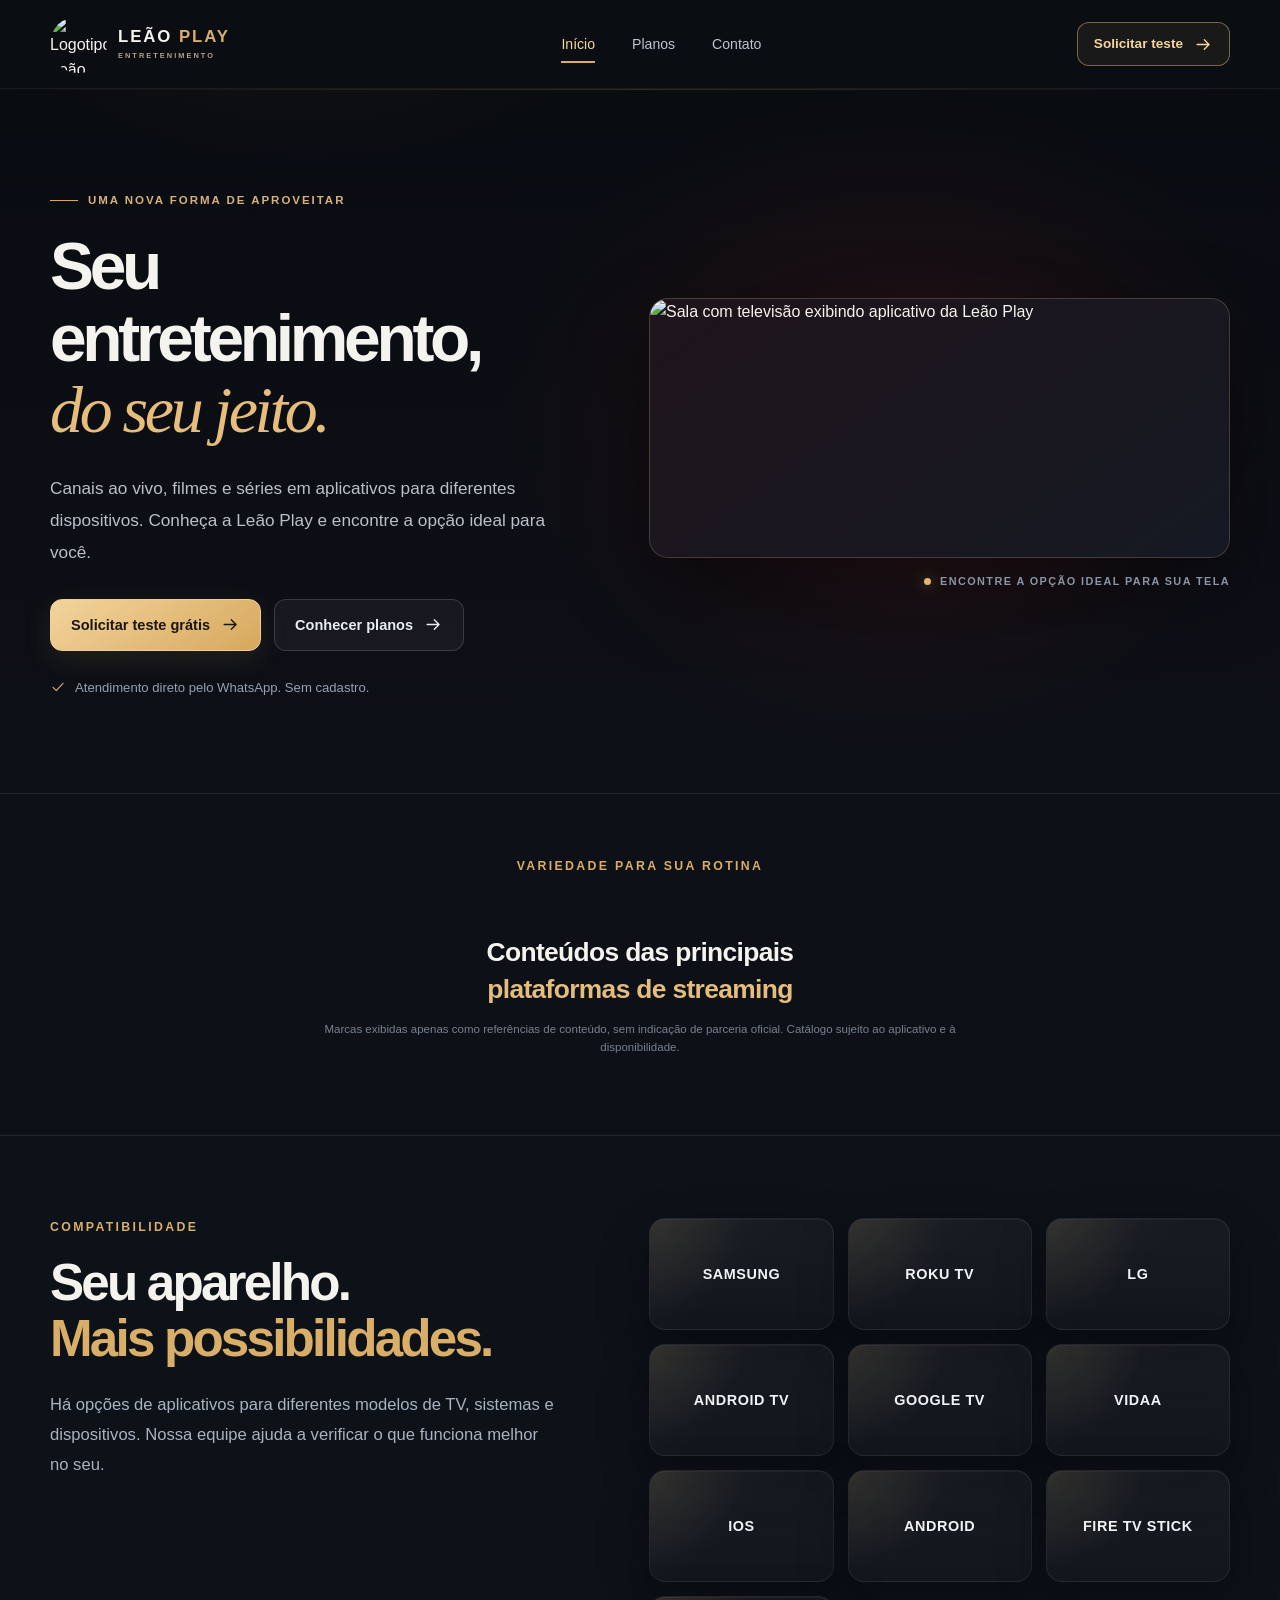
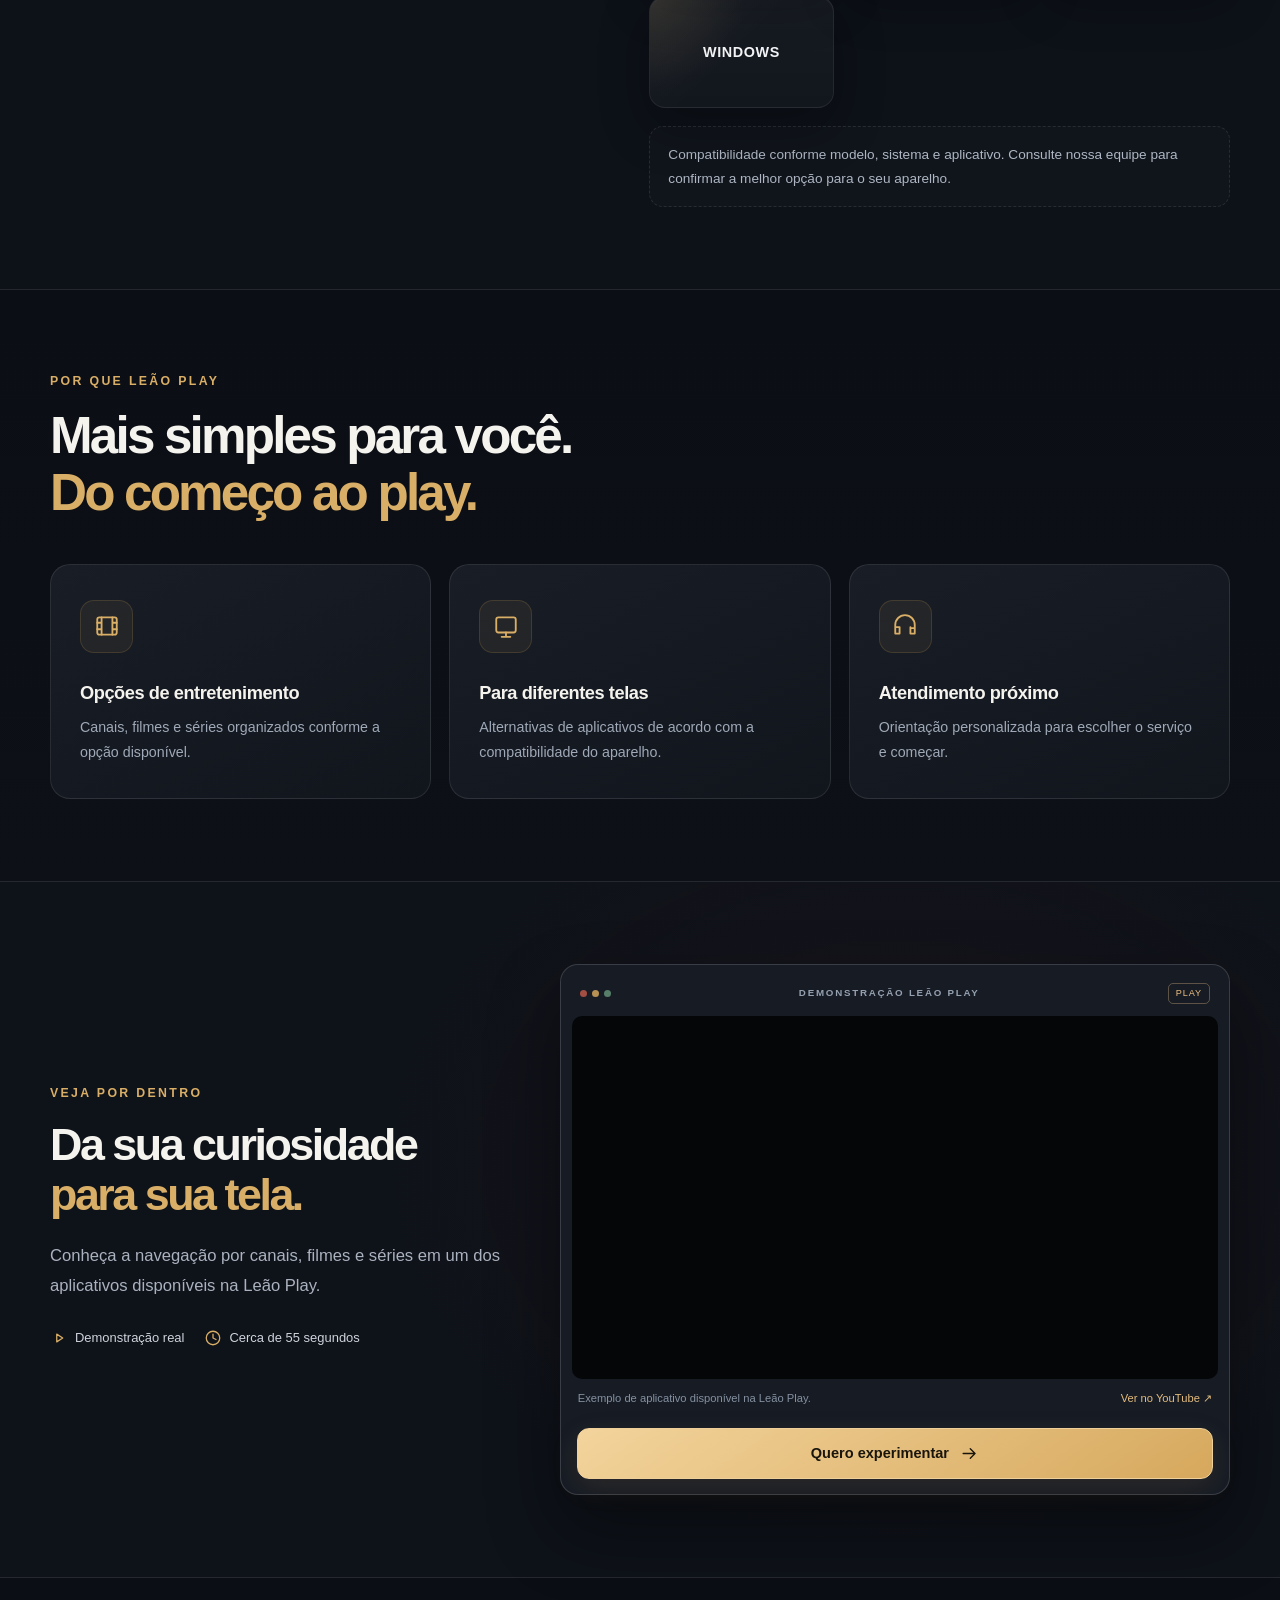
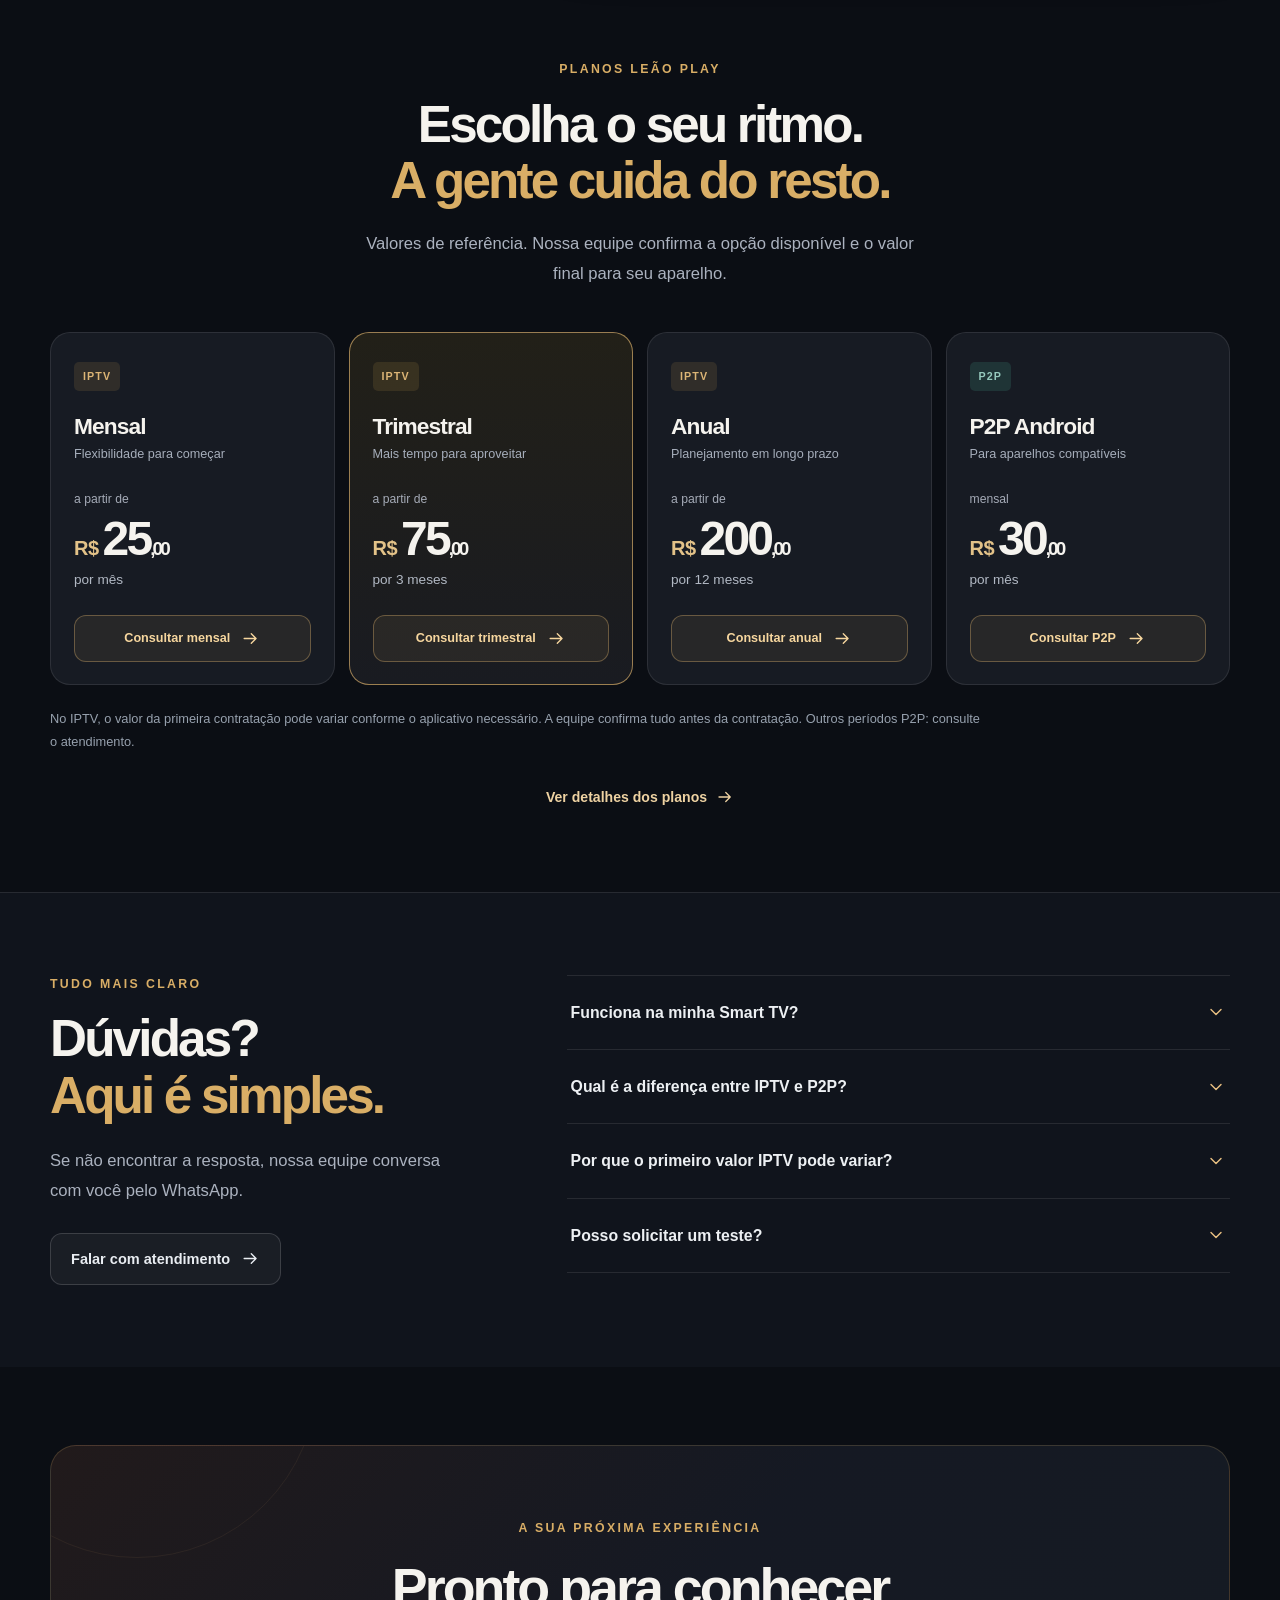
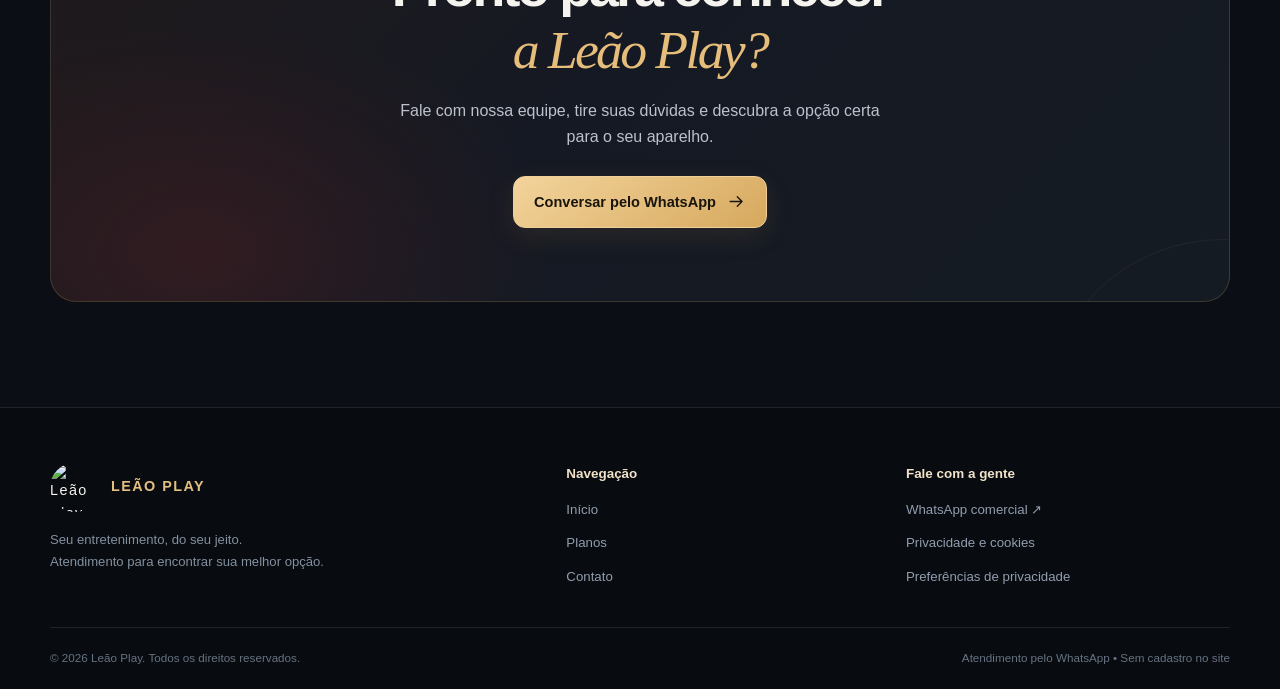
==== index.html @ 95b501c7 "Add files via upload" ====
<!doctype html>
<html lang="pt-BR" data-page="home">
<head>
<meta charset="UTF-8">
<meta name="viewport" content="width=device-width, initial-scale=1, viewport-fit=cover">
<meta name="theme-color" content="#0b0e13">
<title>Seu entretenimento, do seu jeito | Leão Play</title>
<meta name="description" content="Canais ao vivo, filmes e séries em aplicativos para diferentes dispositivos. Conheça planos e solicite um teste pelo WhatsApp.">
<meta property="og:type" content="website"><meta property="og:locale" content="pt_BR">
<meta property="og:title" content="Seu entretenimento, do seu jeito | Leão Play">
<meta property="og:description" content="Canais ao vivo, filmes e séries em aplicativos para diferentes dispositivos. Conheça planos e solicite um teste pelo WhatsApp.">
<meta property="og:image" content="https://pub-66c586586c4546bc9e95bf4e87f64f97.r2.dev/5077958749556772186.jpg">
<meta name="color-scheme" content="dark">
<link rel="icon" type="image/jpeg" href="https://pub-66c586586c4546bc9e95bf4e87f64f97.r2.dev/4925006378506587712.jpg">
<link rel="preconnect" href="https://pub-66c586586c4546bc9e95bf4e87f64f97.r2.dev" crossorigin>
<link rel="preload" as="image" href="https://pub-66c586586c4546bc9e95bf4e87f64f97.r2.dev/5077958749556772186.jpg" fetchpriority="high">
<link rel="stylesheet" href="./styles.css">
<script src="./app.js" defer></script>
</head>
<body>
<a class="skip-link" href="#conteudo">Pular para conteúdo</a>
<div class="site-shell">
<header class="site-header" id="topo"><div class="container header-inner">
<a href="./index.html" class="brand" aria-label="Leão Play — página inicial"><img src="https://pub-66c586586c4546bc9e95bf4e87f64f97.r2.dev/4925006378506587712.jpg" alt="Logotipo Leão Play" width="58" height="58"><span class="brand-name">LEÃO <span>PLAY</span><small>ENTRETENIMENTO</small></span></a>
<nav class="desktop-nav" aria-label="Navegação principal"><a class="nav-link is-current" href="./index.html" aria-current="page">Início</a><a class="nav-link " href="./planos.html" >Planos</a><a class="nav-link " href="./contato.html" >Contato</a></nav>
<div class="header-actions"><a class="btn btn-outline btn-small" href="https://wa.me/5591991618878" data-wa="teste" target="_blank" rel="noopener noreferrer" >Solicitar teste <svg width="22" height="22" viewBox="0 0 24 24" fill="none" stroke="currentColor" stroke-width="1.7" stroke-linecap="round" stroke-linejoin="round" aria-hidden="true"><path d="M4 12h15m-6-6 6 6-6 6"/></svg></a><button type="button" class="menu-toggle" id="menu-toggle" aria-controls="mobile-nav" aria-expanded="false" aria-label="Abrir menu"><svg width="22" height="22" viewBox="0 0 24 24" fill="none" stroke="currentColor" stroke-width="1.7" stroke-linecap="round" stroke-linejoin="round" aria-hidden="true"><path d="M4 7h16M4 12h16M4 17h16"/></svg></button></div>
</div><nav id="mobile-nav" class="mobile-nav" aria-label="Navegação para celular" hidden><a class="nav-link is-current" href="./index.html" aria-current="page">Início</a><a class="nav-link " href="./planos.html" >Planos</a><a class="nav-link " href="./contato.html" >Contato</a><a class="btn btn-primary mobile-cta" href="https://wa.me/5591991618878" data-wa="teste" target="_blank" rel="noopener noreferrer" >Solicitar teste <svg width="22" height="22" viewBox="0 0 24 24" fill="none" stroke="currentColor" stroke-width="1.7" stroke-linecap="round" stroke-linejoin="round" aria-hidden="true"><path d="M4 12h15m-6-6 6 6-6 6"/></svg></a></nav></header>
<main id="conteudo">
<section class="hero section" aria-labelledby="hero-title"><div class="container hero-grid"><div class="hero-copy"><div class="eyebrow"><span class="eyebrow-line"></span> UMA NOVA FORMA DE APROVEITAR</div><h1 id="hero-title">Seu entretenimento,<br><em>do seu jeito.</em></h1><p class="hero-description">Canais ao vivo, filmes e séries em aplicativos para diferentes dispositivos. Conheça a Leão Play e encontre a opção ideal para você.</p>
<div class="hero-actions"><a class="btn btn-primary" href="https://wa.me/5591991618878" data-wa="teste" target="_blank" rel="noopener noreferrer" >Solicitar teste grátis <svg width="22" height="22" viewBox="0 0 24 24" fill="none" stroke="currentColor" stroke-width="1.7" stroke-linecap="round" stroke-linejoin="round" aria-hidden="true"><path d="M4 12h15m-6-6 6 6-6 6"/></svg></a><a class="btn btn-ghost" href="./planos.html">Conhecer planos <svg width="22" height="22" viewBox="0 0 24 24" fill="none" stroke="currentColor" stroke-width="1.7" stroke-linecap="round" stroke-linejoin="round" aria-hidden="true"><path d="M4 12h15m-6-6 6 6-6 6"/></svg></a></div><div class="hero-note"><svg width="22" height="22" viewBox="0 0 24 24" fill="none" stroke="currentColor" stroke-width="1.7" stroke-linecap="round" stroke-linejoin="round" aria-hidden="true"><path d="m4.5 12.5 5 5 10-11"/></svg> Atendimento direto pelo WhatsApp. Sem cadastro.</div>
</div><div class="hero-media"><div class="media-halo"></div><div class="hero-image-wrap"><img src="https://pub-66c586586c4546bc9e95bf4e87f64f97.r2.dev/5077958749556772186.jpg" class="hero-image" alt="Sala com televisão exibindo aplicativo da Leão Play" loading="eager" fetchpriority="high" decoding="async" onerror="this.parentElement.classList.add('fallback')"><div class="image-error" hidden><span>LEÃO PLAY</span><small>Seu entretenimento começa aqui.</small></div></div><div class="hero-image-caption"><span class="pulse-dot"></span> ENCONTRE A OPÇÃO IDEAL PARA SUA TELA</div></div></div></section>
<section class="brands-section section" aria-labelledby="brands-title"><div class="container"><p class="section-kicker center">VARIEDADE PARA SUA ROTINA</p><div class="marquee" aria-label="Logotipos de plataformas de streaming"><div class="marquee-track"><div class="marquee-set"><div class="logo-tile"><img src="https://pub-66c586586c4546bc9e95bf4e87f64f97.r2.dev/carrossel/507795874955677200.jpg" alt="Logotipo de plataforma de streaming 1" loading="eager" decoding="async" fetchpriority="low" width="160" height="85"></div><div class="logo-tile"><img src="https://pub-66c586586c4546bc9e95bf4e87f64f97.r2.dev/carrossel/5077958749556772201.jpg" alt="Logotipo de plataforma de streaming 2" loading="eager" decoding="async" fetchpriority="low" width="160" height="85"></div><div class="logo-tile"><img src="https://pub-66c586586c4546bc9e95bf4e87f64f97.r2.dev/carrossel/5077958749556772202.jpg" alt="Logotipo de plataforma de streaming 3" loading="eager" decoding="async" fetchpriority="low" width="160" height="85"></div><div class="logo-tile"><img src="https://pub-66c586586c4546bc9e95bf4e87f64f97.r2.dev/carrossel/5077958749556772203.jpg" alt="Logotipo de plataforma de streaming 4" loading="eager" decoding="async" fetchpriority="low" width="160" height="85"></div><div class="logo-tile"><img src="https://pub-66c586586c4546bc9e95bf4e87f64f97.r2.dev/carrossel/5077958749556772200.jpg" alt="Logotipo de plataforma de streaming 5" loading="eager" decoding="async" fetchpriority="low" width="160" height="85"></div><div class="logo-tile"><img src="https://pub-66c586586c4546bc9e95bf4e87f64f97.r2.dev/carrossel/5077958749556772204.jpg" alt="Logotipo de plataforma de streaming 6" loading="eager" decoding="async" fetchpriority="low" width="160" height="85"></div><div class="logo-tile"><img src="https://pub-66c586586c4546bc9e95bf4e87f64f97.r2.dev/carrossel/5077958749556772206.jpg" alt="Logotipo de plataforma de streaming 7" loading="eager" decoding="async" fetchpriority="low" width="160" height="85"></div><div class="logo-tile"><img src="https://pub-66c586586c4546bc9e95bf4e87f64f97.r2.dev/carrossel/5077958749556772207.jpg" alt="Logotipo de plataforma de streaming 8" loading="eager" decoding="async" fetchpriority="low" width="160" height="85"></div><div class="logo-tile"><img src="https://pub-66c586586c4546bc9e95bf4e87f64f97.r2.dev/carrossel/5077958749556772205.jpg" alt="Logotipo de plataforma de streaming 9" loading="eager" decoding="async" fetchpriority="low" width="160" height="85"></div></div><div class="marquee-set" aria-hidden="true"><div class="logo-tile"><img src="https://pub-66c586586c4546bc9e95bf4e87f64f97.r2.dev/carrossel/507795874955677200.jpg" alt="Logotipo de plataforma de streaming 1" loading="eager" decoding="async" fetchpriority="low" width="160" height="85"></div><div class="logo-tile"><img src="https://pub-66c586586c4546bc9e95bf4e87f64f97.r2.dev/carrossel/5077958749556772201.jpg" alt="Logotipo de plataforma de streaming 2" loading="eager" decoding="async" fetchpriority="low" width="160" height="85"></div><div class="logo-tile"><img src="https://pub-66c586586c4546bc9e95bf4e87f64f97.r2.dev/carrossel/5077958749556772202.jpg" alt="Logotipo de plataforma de streaming 3" loading="eager" decoding="async" fetchpriority="low" width="160" height="85"></div><div class="logo-tile"><img src="https://pub-66c586586c4546bc9e95bf4e87f64f97.r2.dev/carrossel/5077958749556772203.jpg" alt="Logotipo de plataforma de streaming 4" loading="eager" decoding="async" fetchpriority="low" width="160" height="85"></div><div class="logo-tile"><img src="https://pub-66c586586c4546bc9e95bf4e87f64f97.r2.dev/carrossel/5077958749556772200.jpg" alt="Logotipo de plataforma de streaming 5" loading="eager" decoding="async" fetchpriority="low" width="160" height="85"></div><div class="logo-tile"><img src="https://pub-66c586586c4546bc9e95bf4e87f64f97.r2.dev/carrossel/5077958749556772204.jpg" alt="Logotipo de plataforma de streaming 6" loading="eager" decoding="async" fetchpriority="low" width="160" height="85"></div><div class="logo-tile"><img src="https://pub-66c586586c4546bc9e95bf4e87f64f97.r2.dev/carrossel/5077958749556772206.jpg" alt="Logotipo de plataforma de streaming 7" loading="eager" decoding="async" fetchpriority="low" width="160" height="85"></div><div class="logo-tile"><img src="https://pub-66c586586c4546bc9e95bf4e87f64f97.r2.dev/carrossel/5077958749556772207.jpg" alt="Logotipo de plataforma de streaming 8" loading="eager" decoding="async" fetchpriority="low" width="160" height="85"></div><div class="logo-tile"><img src="https://pub-66c586586c4546bc9e95bf4e87f64f97.r2.dev/carrossel/5077958749556772205.jpg" alt="Logotipo de plataforma de streaming 9" loading="eager" decoding="async" fetchpriority="low" width="160" height="85"></div></div></div></div><h2 id="brands-title" class="brands-title">Conteúdos das principais<br><span>plataformas de streaming</span></h2><p class="brands-disclaimer">Marcas exibidas apenas como referências de conteúdo, sem indicação de parceria oficial. Catálogo sujeito ao aplicativo e à disponibilidade.</p></div></section>
<section class="section devices-section" id="dispositivos"><div class="container section-split devices-split"><div><p class="section-kicker">COMPATIBILIDADE</p><h2 class="section-title">Seu aparelho.<br><span>Mais possibilidades.</span></h2><p class="section-text">Há opções de aplicativos para diferentes modelos de TV, sistemas e dispositivos. Nossa equipe ajuda a verificar o que funciona melhor no seu.</p></div><div class="devices-panel"><div class="device-logos-grid" aria-label="Marcas e sistemas compatíveis"><article class="device-logo-card"><img src="https://pub-66c586586c4546bc9e95bf4e87f64f97.r2.dev/dispositivos/Imagem%20do%20ChatGPT%2015%20de%20out.%20de%202026%2C%2015_18_19-1.png" alt="Samsung" loading="lazy" decoding="async" onerror="this.parentElement.classList.add('fallback')"><span class="device-logo-fallback">Samsung</span></article><article class="device-logo-card"><img src="https://pub-66c586586c4546bc9e95bf4e87f64f97.r2.dev/dispositivos/Imagem%20do%20ChatGPT%2015%20de%20out.%20de%202026%2C%2015_18_19-1.png" alt="Roku TV" loading="lazy" decoding="async" onerror="this.parentElement.classList.add('fallback')"><span class="device-logo-fallback">Roku TV</span></article><article class="device-logo-card"><img src="https://pub-66c586586c4546bc9e95bf4e87f64f97.r2.dev/dispositivos/Imagem%20do%20ChatGPT%2015%20de%20out.%20de%202026%2C%2015_18_23-3.png" alt="LG" loading="lazy" decoding="async" onerror="this.parentElement.classList.add('fallback')"><span class="device-logo-fallback">LG</span></article><article class="device-logo-card"><img src="https://pub-66c586586c4546bc9e95bf4e87f64f97.r2.dev/dispositivos/Imagem%20do%20ChatGPT%2015%20de%20out.%20de%202026%2C%2015_18_26-4.png" alt="Android TV" loading="lazy" decoding="async" onerror="this.parentElement.classList.add('fallback')"><span class="device-logo-fallback">Android TV</span></article><article class="device-logo-card"><img src="https://pub-66c586586c4546bc9e95bf4e87f64f97.r2.dev/dispositivos/Imagem%20do%20ChatGPT%2015%20de%20out.%20de%202026%2C%2015_18_28-5.png" alt="Google TV" loading="lazy" decoding="async" onerror="this.parentElement.classList.add('fallback')"><span class="device-logo-fallback">Google TV</span></article><article class="device-logo-card"><img src="https://pub-66c586586c4546bc9e95bf4e87f64f97.r2.dev/dispositivos/Imagem%20do%20ChatGPT%2015%20de%20out.%20de%202026%2C%2015_18_29-6.png" alt="VIDAA" loading="lazy" decoding="async" onerror="this.parentElement.classList.add('fallback')"><span class="device-logo-fallback">VIDAA</span></article><article class="device-logo-card"><img src="https://pub-66c586586c4546bc9e95bf4e87f64f97.r2.dev/dispositivos/Imagem%20do%20ChatGPT%2015%20de%20out.%20de%202026%2C%2015_18_32-7.png" alt="iOS" loading="lazy" decoding="async" onerror="this.parentElement.classList.add('fallback')"><span class="device-logo-fallback">iOS</span></article><article class="device-logo-card"><img src="https://pub-66c586586c4546bc9e95bf4e87f64f97.r2.dev/dispositivos/Imagem%20do%20ChatGPT%2015%20de%20out.%20de%202026%2C%2015_18_33-8.png" alt="Android" loading="lazy" decoding="async" onerror="this.parentElement.classList.add('fallback')"><span class="device-logo-fallback">Android</span></article><article class="device-logo-card"><img src="https://pub-66c586586c4546bc9e95bf4e87f64f97.r2.dev/dispositivos/Imagem%20do%20ChatGPT%2015%20de%20out.%20de%202026%2C%2015_18_35-9.png" alt="Fire TV Stick" loading="lazy" decoding="async" onerror="this.parentElement.classList.add('fallback')"><span class="device-logo-fallback">Fire TV Stick</span></article><article class="device-logo-card"><img src="https://pub-66c586586c4546bc9e95bf4e87f64f97.r2.dev/dispositivos/Imagem%20do%20ChatGPT%2015%20de%20out.%20de%202026%2C%2015_18_36-10.png" alt="Windows" loading="lazy" decoding="async" onerror="this.parentElement.classList.add('fallback')"><span class="device-logo-fallback">Windows</span></article></div><div class="device-panel-note">Compatibilidade conforme modelo, sistema e aplicativo. Consulte nossa equipe para confirmar a melhor opção para o seu aparelho.</div></div></div></section>
<section class="section benefits-section"><div class="container"><div class="section-heading"><p class="section-kicker">POR QUE LEÃO PLAY</p><h2 class="section-title">Mais simples para você.<br><span>Do começo ao play.</span></h2></div><div class="benefit-grid"><article class="benefit-card"><span class="benefit-icon"><svg width="22" height="22" viewBox="0 0 24 24" fill="none" stroke="currentColor" stroke-width="1.7" stroke-linecap="round" stroke-linejoin="round" aria-hidden="true"><rect x="3" y="4" width="18" height="16" rx="2"/><path d="M7 4v16m10-16v16M3 9h4m-4 6h4m10-6h4m-4 6h4"/></svg></span><h3>Opções de entretenimento</h3><p>Canais, filmes e séries organizados conforme a opção disponível.</p></article><article class="benefit-card"><span class="benefit-icon"><svg width="22" height="22" viewBox="0 0 24 24" fill="none" stroke="currentColor" stroke-width="1.7" stroke-linecap="round" stroke-linejoin="round" aria-hidden="true"><rect x="3" y="4" width="18" height="14" rx="2"/><path d="M8 22h8m-4-4v4"/></svg></span><h3>Para diferentes telas</h3><p>Alternativas de aplicativos de acordo com a compatibilidade do aparelho.</p></article><article class="benefit-card"><span class="benefit-icon"><svg width="22" height="22" viewBox="0 0 24 24" fill="none" stroke="currentColor" stroke-width="1.7" stroke-linecap="round" stroke-linejoin="round" aria-hidden="true"><path d="M3 14v-3a9 9 0 0 1 18 0v3M3 14v5h4v-6H3Zm14-1v6h4v-5h-4Z"/></svg></span><h3>Atendimento próximo</h3><p>Orientação personalizada para escolher o serviço e começar.</p></article></div></div></section>
<section class="section video-section" id="demonstracao"><div class="container video-grid"><div class="video-copy"><p class="section-kicker">VEJA POR DENTRO</p><h2 class="section-title">Da sua curiosidade<br><span>para sua tela.</span></h2><p class="section-text">Conheça a navegação por canais, filmes e séries em um dos aplicativos disponíveis na Leão Play.</p><div class="video-facts"><span><svg width="22" height="22" viewBox="0 0 24 24" fill="none" stroke="currentColor" stroke-width="1.7" stroke-linecap="round" stroke-linejoin="round" aria-hidden="true"><path d="M9 6.8 17 12l-8 5.2V6.8Z"/></svg> Demonstração real</span><span><svg width="22" height="22" viewBox="0 0 24 24" fill="none" stroke="currentColor" stroke-width="1.7" stroke-linecap="round" stroke-linejoin="round" aria-hidden="true"><circle cx="12" cy="12" r="9"/><path d="M12 7v5l4 2"/></svg> Cerca de 55 segundos</span></div></div><div class="video-panel"><div class="video-panel-bar"><span><i></i><i></i><i></i></span><strong>DEMONSTRAÇÃO LEÃO PLAY</strong><span class="live-tag">PLAY</span></div><div class="video-frame" id="video-frame" data-video="wuzB7MB8KTY"><div class="video-poster"><span class="video-poster-word">LEÃO <b>PLAY</b></span><span class="video-poster-sub">Conheça o aplicativo em ação</span><button class="video-launch" type="button" id="video-launch" aria-label="Reproduzir demonstração do aplicativo"><svg width="22" height="22" viewBox="0 0 24 24" fill="none" stroke="currentColor" stroke-width="1.7" stroke-linecap="round" stroke-linejoin="round" aria-hidden="true"><path d="M9 6.8 17 12l-8 5.2V6.8Z"/></svg></button></div></div><div class="video-bottom"><span>Exemplo de aplicativo disponível na Leão Play.</span><a href="https://www.youtube.com/watch?v=wuzB7MB8KTY" target="_blank" rel="noopener noreferrer">Ver no YouTube ↗</a></div><a class="btn btn-primary video-cta" href="https://wa.me/5591991618878" data-wa="video" target="_blank" rel="noopener noreferrer" >Quero experimentar <svg width="22" height="22" viewBox="0 0 24 24" fill="none" stroke="currentColor" stroke-width="1.7" stroke-linecap="round" stroke-linejoin="round" aria-hidden="true"><path d="M4 12h15m-6-6 6 6-6 6"/></svg></a></div></div></section>
<section class="section plans-section" id="planos"><div class="container"><div class="section-heading center"><p class="section-kicker">PLANOS LEÃO PLAY</p><h2 class="section-title">Escolha o seu ritmo.<br><span>A gente cuida do resto.</span></h2><p class="section-text">Valores de referência. Nossa equipe confirma a opção disponível e o valor final para seu aparelho.</p></div><div class="plans-grid">
<article class="plan-card"><span class="plan-tag">IPTV</span><h3>Mensal</h3><p class="plan-period">Flexibilidade para começar</p><p class="plan-start">a partir de</p><p class="plan-price"><span>R$</span>25<small>,00</small></p><p class="plan-suffix">por mês</p><a class="btn btn-plan" href="https://wa.me/5591991618878" data-wa="mensal" target="_blank" rel="noopener noreferrer" >Consultar mensal <svg width="22" height="22" viewBox="0 0 24 24" fill="none" stroke="currentColor" stroke-width="1.7" stroke-linecap="round" stroke-linejoin="round" aria-hidden="true"><path d="M4 12h15m-6-6 6 6-6 6"/></svg></a></article>
<article class="plan-card highlighted"><span class="plan-tag">IPTV</span><h3>Trimestral</h3><p class="plan-period">Mais tempo para aproveitar</p><p class="plan-start">a partir de</p><p class="plan-price"><span>R$</span>75<small>,00</small></p><p class="plan-suffix">por 3 meses</p><a class="btn btn-plan" href="https://wa.me/5591991618878" data-wa="trimestral" target="_blank" rel="noopener noreferrer" >Consultar trimestral <svg width="22" height="22" viewBox="0 0 24 24" fill="none" stroke="currentColor" stroke-width="1.7" stroke-linecap="round" stroke-linejoin="round" aria-hidden="true"><path d="M4 12h15m-6-6 6 6-6 6"/></svg></a></article>
<article class="plan-card"><span class="plan-tag">IPTV</span><h3>Anual</h3><p class="plan-period">Planejamento em longo prazo</p><p class="plan-start">a partir de</p><p class="plan-price"><span>R$</span>200<small>,00</small></p><p class="plan-suffix">por 12 meses</p><a class="btn btn-plan" href="https://wa.me/5591991618878" data-wa="anual" target="_blank" rel="noopener noreferrer" >Consultar anual <svg width="22" height="22" viewBox="0 0 24 24" fill="none" stroke="currentColor" stroke-width="1.7" stroke-linecap="round" stroke-linejoin="round" aria-hidden="true"><path d="M4 12h15m-6-6 6 6-6 6"/></svg></a></article>
<article class="plan-card"><span class="plan-tag p2p-tag">P2P</span><h3>P2P Android</h3><p class="plan-period">Para aparelhos compatíveis</p><p class="plan-start">mensal</p><p class="plan-price"><span>R$</span>30<small>,00</small></p><p class="plan-suffix">por mês</p><a class="btn btn-plan" href="https://wa.me/5591991618878" data-wa="p2p" target="_blank" rel="noopener noreferrer" >Consultar P2P <svg width="22" height="22" viewBox="0 0 24 24" fill="none" stroke="currentColor" stroke-width="1.7" stroke-linecap="round" stroke-linejoin="round" aria-hidden="true"><path d="M4 12h15m-6-6 6 6-6 6"/></svg></a></article>
</div><p class="price-note">No IPTV, o valor da primeira contratação pode variar conforme o aplicativo necessário. A equipe confirma tudo antes da contratação. Outros períodos P2P: consulte o atendimento.</p><div class="section-link"><a href="./planos.html">Ver detalhes dos planos <svg width="22" height="22" viewBox="0 0 24 24" fill="none" stroke="currentColor" stroke-width="1.7" stroke-linecap="round" stroke-linejoin="round" aria-hidden="true"><path d="M4 12h15m-6-6 6 6-6 6"/></svg></a></div></div></section>
<section class="section faq-section" id="duvidas"><div class="container faq-grid"><div><p class="section-kicker">TUDO MAIS CLARO</p><h2 class="section-title">Dúvidas?<br><span>Aqui é simples.</span></h2><p class="section-text">Se não encontrar a resposta, nossa equipe conversa com você pelo WhatsApp.</p><a class="btn btn-ghost" href="https://wa.me/5591991618878" data-wa="geral" target="_blank" rel="noopener noreferrer" >Falar com atendimento <svg width="22" height="22" viewBox="0 0 24 24" fill="none" stroke="currentColor" stroke-width="1.7" stroke-linecap="round" stroke-linejoin="round" aria-hidden="true"><path d="M4 12h15m-6-6 6 6-6 6"/></svg></a></div><div class="faq-list"><details><summary>Funciona na minha Smart TV? <svg width="22" height="22" viewBox="0 0 24 24" fill="none" stroke="currentColor" stroke-width="1.7" stroke-linecap="round" stroke-linejoin="round" aria-hidden="true"><path d="m6 9 6 6 6-6"/></svg></summary><p>Há opções para diferentes aparelhos. A compatibilidade depende do modelo e do aplicativo, e é confirmada no atendimento.</p></details><details><summary>Qual é a diferença entre IPTV e P2P? <svg width="22" height="22" viewBox="0 0 24 24" fill="none" stroke="currentColor" stroke-width="1.7" stroke-linecap="round" stroke-linejoin="round" aria-hidden="true"><path d="m6 9 6 6 6-6"/></svg></summary><p>São modalidades de distribuição de conteúdo. Na Leão Play, o P2P é oferecido para dispositivos Android compatíveis; a equipe pode orientar sobre as opções.</p></details><details><summary>Por que o primeiro valor IPTV pode variar? <svg width="22" height="22" viewBox="0 0 24 24" fill="none" stroke="currentColor" stroke-width="1.7" stroke-linecap="round" stroke-linejoin="round" aria-hidden="true"><path d="m6 9 6 6 6-6"/></svg></summary><p>Alguns aplicativos exigem ativação inicial. Quando aplicável, esse custo já é considerado no valor final do pacote informado pela equipe.</p></details><details><summary>Posso solicitar um teste? <svg width="22" height="22" viewBox="0 0 24 24" fill="none" stroke="currentColor" stroke-width="1.7" stroke-linecap="round" stroke-linejoin="round" aria-hidden="true"><path d="m6 9 6 6 6-6"/></svg></summary><p>Sim, entre em contato pelo WhatsApp para consultar a disponibilidade e as condições de teste.</p></details></div></div></section>
<section class="closing-section section"><div class="container"><div class="closing-box"><div class="closing-decoration"></div><p class="section-kicker">A SUA PRÓXIMA EXPERIÊNCIA</p><h2>Pronto para conhecer<br><em>a Leão Play?</em></h2><p>Fale com nossa equipe, tire suas dúvidas e descubra a opção certa para o seu aparelho.</p><a class="btn btn-primary" href="https://wa.me/5591991618878" data-wa="geral" target="_blank" rel="noopener noreferrer" >Conversar pelo WhatsApp <svg width="22" height="22" viewBox="0 0 24 24" fill="none" stroke="currentColor" stroke-width="1.7" stroke-linecap="round" stroke-linejoin="round" aria-hidden="true"><path d="M4 12h15m-6-6 6 6-6 6"/></svg></a></div></div></section>
</main><footer class="site-footer"><div class="container footer-grid">
<div><a class="footer-brand" href="./index.html"><img src="https://pub-66c586586c4546bc9e95bf4e87f64f97.r2.dev/4925006378506587712.jpg" alt="Leão Play" width="49" height="49"><strong>LEÃO PLAY</strong></a><p>Seu entretenimento, do seu jeito.<br>Atendimento para encontrar sua melhor opção.</p></div>
<div><span class="footer-heading">Navegação</span><a href="./index.html">Início</a><a href="./planos.html">Planos</a><a href="./contato.html">Contato</a></div>
<div><span class="footer-heading">Fale com a gente</span><a href="https://wa.me/5591991618878" data-wa="geral" target="_blank" rel="noopener noreferrer">WhatsApp comercial ↗</a><a href="./privacidade.html">Privacidade e cookies</a><a href="./privacidade.html#preferencias">Preferências de privacidade</a></div>
</div><div class="container footer-bottom"><span>© <span id="year">2026</span> Leão Play. Todos os direitos reservados.</span><span>Atendimento pelo WhatsApp • Sem cadastro no site</span></div></footer>
</div></body></html>
---- styles.css ----
/* Leão Play — site estático responsivo; sem dependências de framework */
:root{--bg:#090c11;--bg2:#10141b;--surface:#141922;--surface2:#1a202a;--text:#f5f3ee;--sub:#abb2bf;--faint:#798494;--gold:#d9ae66;--goldlight:#ffe0aa;--line:rgba(255,255,255,.095);--radius:22px;--container:1180px;--ease:cubic-bezier(.2,.75,.25,1)}
*{box-sizing:border-box}html{scroll-behavior:smooth;scroll-padding-top:98px}body{margin:0;background:var(--bg);color:var(--text);font:400 16px/1.6 Inter,ui-sans-serif,-apple-system,BlinkMacSystemFont,"Segoe UI",sans-serif;-webkit-font-smoothing:antialiased;overflow-x:hidden}a{color:inherit;text-decoration:none}button,input,textarea{font:inherit}button{cursor:pointer}img{display:block;max-width:100%}svg{display:inline-block;flex:none}::selection{background:#a97b39;color:#fff}:focus-visible{outline:3px solid #f4c883;outline-offset:3px}[hidden]{display:none!important}.container{width:min(var(--container),calc(100% - 72px));margin:0 auto}.section{padding:82px 0}.section-kicker{color:var(--gold);letter-spacing:.19em;font-size:.77rem;font-weight:800;text-transform:uppercase;margin:0 0 17px}.section-kicker.center,.center{text-align:center}.section-title{font-size:clamp(2rem,4vw,3.65rem);line-height:1.1;letter-spacing:-.055em;font-weight:760;margin:0}.section-title span{color:var(--gold)}.section-text{color:var(--sub);font-size:1.04rem;max-width:550px;line-height:1.8;margin:22px 0 0}.section-heading{margin-bottom:43px}.section-heading.center .section-text{margin:20px auto 0}.skip-link{position:absolute;top:-100px;left:20px;background:#fff;color:#000;padding:12px;z-index:50}.skip-link:focus{top:18px}.site-shell{min-height:100vh;overflow:hidden}
/* HEADER */
.site-header{position:relative;z-index:10;border-bottom:1px solid rgba(255,255,255,.06);background:rgba(11,14,19,.98)}.header-inner{height:88px;display:flex;align-items:center;justify-content:space-between;gap:20px}.brand{display:flex;align-items:center;gap:11px;min-width:196px}.brand img{width:57px;height:57px;object-fit:contain;border-radius:50%;mix-blend-mode:screen}.brand-name{font-size:1.05rem;line-height:1.05;letter-spacing:.115em;font-weight:900;white-space:nowrap}.brand-name>span{color:var(--gold)}.brand-name small{display:block;font-size:.46rem;letter-spacing:.28em;color:#b5a28b;font-weight:750;margin-top:7px}.desktop-nav{display:flex;align-items:center;gap:37px}.nav-link{font-size:.88rem;color:#bec4cd;transition:color .2s;position:relative;padding:10px 0}.nav-link:hover,.nav-link.is-current{color:#f4d6a4}.nav-link.is-current:after{content:"";position:absolute;height:2px;bottom:2px;left:0;right:0;background:var(--gold)}.header-actions{display:flex;align-items:center;gap:12px}.menu-toggle{display:none;background:none;color:var(--text);border:1px solid var(--line);border-radius:12px;padding:11px;line-height:0}.mobile-nav{border-top:1px solid var(--line);background:#0e1219;padding:14px 24px 26px;display:flex;flex-direction:column;gap:5px}.mobile-nav>.nav-link{padding:11px 14px}.mobile-nav>.nav-link.is-current:after{left:12px;right:auto;width:42px;bottom:5px}.mobile-cta{margin-top:12px;justify-content:center}
/* BUTTONS */
.btn{min-height:52px;border-radius:12px;border:1px solid transparent;display:inline-flex;align-items:center;justify-content:center;gap:11px;padding:13px 20px;font-weight:780;font-size:.91rem;line-height:1.1;transition:transform .18s var(--ease),background .2s,border-color .2s,box-shadow .2s;white-space:nowrap}.btn svg{width:19px;height:19px}.btn:hover{transform:translateY(-2px)}.btn:active{transform:translateY(0)}.btn-primary{color:#19150d;background:linear-gradient(145deg,#f3d49c,#d6a85d);border-color:#efd09b;box-shadow:0 8px 28px rgba(204,156,79,.12)}.btn-primary:hover{background:linear-gradient(145deg,#ffe2ac,#e1b269);box-shadow:0 14px 36px rgba(204,156,79,.18)}.btn-outline{border-color:rgba(226,187,122,.48);background:rgba(226,187,122,.065);color:#f7d59b}.btn-outline:hover{border-color:var(--gold);background:rgba(226,187,122,.13)}.btn-small{min-height:44px;font-size:.85rem;padding:11px 16px}.btn-ghost{color:#e9edf2;border-color:rgba(255,255,255,.15);background:rgba(255,255,255,.045)}.btn-ghost:hover{background:rgba(255,255,255,.09);border-color:rgba(255,255,255,.25)}
/* HERO */
.hero{position:relative;padding:102px 0 95px;background:radial-gradient(ellipse 440px 360px at 70% 47%,rgba(125,29,27,.21),transparent 90%),radial-gradient(ellipse 440px 320px at 24% -30%,rgba(230,163,70,.075),transparent 90%),linear-gradient(180deg,#090c11,#0e1017)}.hero:before{content:"";position:absolute;top:0;left:0;right:0;height:1px;background:linear-gradient(90deg,transparent,#8b662e55,transparent)}.hero-grid{display:grid;grid-template-columns:minmax(0,1fr) minmax(0,1.09fr);align-items:center;gap:66px}.eyebrow{display:flex;align-items:center;gap:10px;color:#d6b17a;font-weight:800;font-size:.72rem;letter-spacing:.17em;margin-bottom:22px}.eyebrow-line{width:28px;height:1px;background:#d6a75e}.hero h1{font-size:clamp(3.1rem,5.15vw,5.45rem);letter-spacing:-.065em;line-height:1.08;font-weight:830;margin:0}.hero h1 em,.inner-title em,.closing-box h2 em{font-family:Georgia,"Times New Roman",serif;font-weight:500;color:#e6bd7b;letter-spacing:-.05em}.hero-description{font-size:1.075rem;color:#b9c0c9;max-width:560px;line-height:1.86;margin:28px 0 30px}.hero-actions{display:flex;gap:13px;align-items:center;flex-wrap:wrap}.hero-note{display:flex;align-items:center;gap:9px;margin-top:26px;font-size:.82rem;color:#96a0af}.hero-note svg{color:#d7aa69;width:16px;height:16px}.hero-media{position:relative;min-width:0}.media-halo{position:absolute;inset:-28px -20px;z-index:0;background:radial-gradient(ellipse closest-side,rgba(142,39,39,.35),transparent 90%);filter:blur(30px)}.hero-image-wrap{position:relative;border:1px solid rgba(244,208,145,.2);border-radius:19px;overflow:hidden;z-index:1;background:linear-gradient(145deg,#1f141b,#151923);min-height:260px;box-shadow:0 30px 80px rgba(0,0,0,.43)}.hero-image{width:100%;height:auto;max-height:585px;object-fit:contain}.image-error{position:absolute;inset:0;align-items:center;justify-content:center;flex-direction:column;background:radial-gradient(circle at 70% 50%,#422223,#14171d 65%)}.image-error:not([hidden]){display:flex}.image-error span{font-size:2rem;font-weight:850;letter-spacing:.12em;color:#eac78f}.image-error small{margin-top:6px;color:#d8d5d1}.hero-image-caption{position:relative;z-index:1;margin:15px 0 0;display:flex;gap:9px;align-items:center;justify-content:flex-end;color:#8995a6;font-size:.68rem;font-weight:760;letter-spacing:.13em}.pulse-dot{width:7px;height:7px;border-radius:50%;background:#e4b56d;box-shadow:0 0 14px #edb96988}
/* BRANDS */
.brands-section{padding:63px 0 79px;background:#0d1017;border-top:1px solid var(--line);border-bottom:1px solid var(--line)}.marquee{margin:26px auto 31px;overflow:hidden;position:relative;-webkit-mask-image:linear-gradient(90deg,transparent,#000 7%,#000 93%,transparent);mask-image:linear-gradient(90deg,transparent,#000 7%,#000 93%,transparent)}.marquee-track{display:flex;width:max-content;animation:logo-marquee 26s linear infinite}.marquee-set{display:flex;align-items:center;gap:17px;padding-right:17px}.logo-tile{width:164px;height:100px;display:flex;align-items:center;justify-content:center;padding:15px 18px;border:1px solid rgba(255,255,255,.095);border-radius:13px;background:#171b24;transition:border-color .2s}.logo-tile img{width:100%;height:100%;object-fit:contain;mix-blend-mode:normal}.marquee:hover .marquee-track,.marquee:focus-within .marquee-track{animation-play-state:paused}@keyframes logo-marquee{to{transform:translateX(-50%)}}.brands-title{font-size:clamp(1.27rem,2.1vw,1.65rem);font-weight:670;line-height:1.42;letter-spacing:-.025em;text-align:center;margin:0}.brands-title span{color:#e3bc7e}.brands-disclaimer{text-align:center;color:#778190;font-size:.72rem;max-width:690px;margin:11px auto 0;line-height:1.6}
/* DEVICES */
.devices-section{background:#0d1118}.section-split{display:grid;grid-template-columns:1fr 1.14fr;gap:90px;align-items:center}.device-cloud{display:flex;gap:12px;flex-wrap:wrap}.device-cloud>div{display:flex;align-items:center;gap:11px;background:rgba(255,255,255,.036);border:1px solid var(--line);padding:17px 18px;border-radius:13px;color:#e3e7eb;font-size:.86rem;font-weight:660}.device-cloud svg{color:var(--gold);width:21px;height:21px}.device-cloud .device-last{background:transparent;border-style:dashed;color:#adb6c2;font-size:.81rem}
/* BENEFITS */
.benefits-section{background:linear-gradient(#0b0e14,#0d1016);border-top:1px solid var(--line)}.benefit-grid{display:grid;grid-template-columns:repeat(3,minmax(0,1fr));gap:18px}.benefit-card{padding:35px 29px 33px;border:1px solid var(--line);border-radius:20px;background:linear-gradient(153deg,#191d26,#11151c);min-height:228px;transition:border-color .2s,transform .2s}.benefit-card:hover{border-color:rgba(224,181,111,.32);transform:translateY(-3px)}.benefit-icon{width:53px;height:53px;border:1px solid #a480493d;background:#d7ae6812;color:var(--gold);border-radius:14px;display:flex;align-items:center;justify-content:center;margin-bottom:25px}.benefit-icon svg{width:26px;height:26px}.benefit-card h3{margin:0 0 8px;font-size:1.14rem;letter-spacing:-.025em}.benefit-card p{margin:0;color:#9fa9b7;font-size:.89rem;line-height:1.75}
/* VIDEO */
.video-section{position:relative;background:radial-gradient(ellipse 580px 430px at 70% 40%,rgba(89,26,39,.14),transparent 90%),#0e1219;border-top:1px solid var(--line);border-bottom:1px solid var(--line)}.video-grid{display:grid;grid-template-columns:.85fr 1.25fr;gap:54px;align-items:center}.video-copy .section-title{font-size:clamp(2rem,3.5vw,3.2rem)}.video-facts{display:flex;flex-wrap:wrap;gap:20px;margin:27px 0}.video-facts span{display:flex;align-items:center;gap:7px;color:#ced3dc;font-size:.81rem}.video-facts svg{width:18px;height:18px;color:var(--gold)}.video-cta{margin-top:4px}.video-subnote{color:#818c9a;font-size:.75rem;max-width:300px;margin-top:15px}.video-panel{background:#161b24;border:1px solid rgba(255,255,255,.15);padding:11px;border-radius:18px;box-shadow:0 34px 70px #0006;min-width:0}.video-panel-bar{display:flex;align-items:center;justify-content:space-between;padding:7px 8px 12px;gap:10px}.video-panel-bar>span:first-child{display:flex;gap:5px}.video-panel-bar i{width:7px;height:7px;border-radius:50%;background:#a34e43}.video-panel-bar i:nth-child(2){background:#b79053}.video-panel-bar i:nth-child(3){background:#577e69}.video-panel-bar strong{font-size:.61rem;letter-spacing:.18em;color:#96a1b0;text-align:center}.live-tag{font-size:.57rem;letter-spacing:.1em;color:#edc081;border:1px solid #e9c18855;padding:2px 7px;border-radius:5px}.video-frame{aspect-ratio:16/9;position:relative;background:#050607;border-radius:10px;overflow:hidden}.video-frame iframe{position:absolute;inset:0;width:100%;height:100%;border:0}.video-poster{position:absolute;inset:0;background:radial-gradient(circle at 75% 28%,#53282c 0,transparent 50%),linear-gradient(120deg,#11131a,#21131d 64%,#0a0c11);display:flex;align-items:center;justify-content:center;flex-direction:column;gap:5px}.video-poster:before{content:"";position:absolute;width:55%;aspect-ratio:1;border:1px solid #e0a76d22;border-radius:50%;transform:scale(1.3)}.video-poster-word{position:relative;color:#ffedc9;letter-spacing:.12em;font-size:clamp(1.3rem,3vw,2.45rem);font-weight:850}.video-poster-word b{color:var(--gold)}.video-poster-sub{position:relative;color:#bec4ce;font-size:.79rem}.video-launch{position:relative;display:flex;align-items:center;justify-content:center;width:76px;height:76px;border-radius:50%;border:1px solid #f1d39a;background:linear-gradient(135deg,#f1d39a,#c59652);color:#18120c;box-shadow:0 10px 35px #0008;margin-top:24px}.video-launch:hover{transform:scale(1.06)}.video-launch svg{width:32px;height:32px;fill:currentColor;stroke-width:1}.video-bottom{display:flex;justify-content:space-between;align-items:center;gap:12px;padding:11px 6px 3px;font-size:.72rem;color:#8591a1}.video-bottom a{white-space:nowrap;color:#e3bc7e}
.video-panel .video-cta{display:flex;margin:17px 5px 4px;min-height:51px}
.video-bottom{font-size:.7rem}
@media(max-width:540px){
  .video-panel .video-cta{margin:13px 2px 2px;min-height:49px}
  .privacy-preferences{padding:21px 17px}
  .privacy-choice-actions{flex-direction:column}
  .privacy-choice-actions .btn{width:100%}
}

/* PLANS */
.plans-section{background:#0b0e14}.plans-grid{display:grid;grid-template-columns:repeat(4,minmax(0,1fr));gap:14px}.plan-card{background:#171b23;border:1px solid var(--line);padding:29px 23px 22px;border-radius:20px;display:flex;flex-direction:column;min-height:344px;position:relative}.plan-card.highlighted{border-color:rgba(221,178,109,.65);background:linear-gradient(180deg,#222018,#191b21)}.plan-tag{font-size:.67rem;font-weight:900;letter-spacing:.1em;align-self:flex-start;color:#dcb576;background:#c79d5124;padding:6px 9px;border-radius:5px}.p2p-tag{color:#96c9bd;background:#3a7f7040}.plan-card h3{font-size:1.42rem;margin:21px 0 3px;letter-spacing:-.04em;line-height:1.25}.plan-period{font-size:.79rem;color:#a6aebb;margin:0;min-height:20px}.plan-start{font-size:.76rem;margin:26px 0 0;color:#a5abb7}.plan-price{font-size:3rem;font-weight:850;line-height:1.15;letter-spacing:-.06em;margin:2px 0 0;white-space:nowrap}.plan-price>span{font-size:1.25rem;letter-spacing:-.025em;margin-right:4px;color:#e3c288}.plan-price small{font-size:1.18rem}.plan-suffix{color:#b2b9c4;margin:2px 0 25px;font-size:.85rem}.btn-plan{margin-top:auto;min-height:47px;border:1px solid rgba(222,177,108,.36);background:#d2ab6b16;color:#f6d69e;font-size:.79rem;white-space:normal;padding:12px 11px}.btn-plan:hover{background:#d2ab6b2c;border-color:#e6bb76}.price-note{font-size:.8rem;color:#97a1ae;margin:23px 0 0;max-width:940px;line-height:1.75}.section-link{text-align:center;margin-top:31px}.section-link a{display:inline-flex;align-items:center;gap:9px;color:#eed2a2;font-weight:750;font-size:.88rem}.section-link svg{width:18px;height:18px}
/* FAQ */
.faq-section{background:#10141c;border-top:1px solid var(--line)}.faq-grid{display:grid;grid-template-columns:.8fr 1.25fr;gap:92px}.faq-grid .btn{margin-top:27px}.faq-list{border-top:1px solid var(--line)}.faq-list details{border-bottom:1px solid var(--line)}.faq-list summary{list-style:none;cursor:pointer;display:flex;justify-content:space-between;align-items:center;gap:14px;color:#edf0f3;padding:24px 4px;font-size:.99rem;font-weight:680}.faq-list summary::-webkit-details-marker{display:none}.faq-list summary svg{width:20px;height:20px;color:#e7bf81;transition:transform .2s}.faq-list details[open] summary svg{transform:rotate(180deg)}.faq-list details>p{font-size:.9rem;color:#adb6c4;line-height:1.8;margin:0;padding:0 24px 23px 4px}
/* CLOSING */
.closing-section{background:#0b0e14;padding:78px 0 105px}.closing-box{text-align:center;position:relative;overflow:hidden;border-radius:26px;padding:73px 25px;background:radial-gradient(ellipse 390px 260px at 13% 90%,rgba(121,34,32,.25),transparent 90%),linear-gradient(135deg,#211a1b,#151923 48%,#151b23);border:1px solid rgba(232,186,113,.18)}.closing-box:before,.closing-box:after{content:"";position:absolute;width:360px;height:360px;border:1px solid #e6b87312;border-radius:50%;pointer-events:none}.closing-box:before{top:-250px;left:-95px}.closing-box:after{right:-175px;bottom:-300px}.closing-box h2{font-size:clamp(2.1rem,4.2vw,3.65rem);line-height:1.16;margin:8px 0 17px;letter-spacing:-.055em}.closing-box p:not(.section-kicker){color:#bbc2cc;margin:0 auto 26px;max-width:500px}
/* FOOTER */
.site-footer{background:#080b0f;border-top:1px solid var(--line);padding:55px 0 22px}.footer-grid{display:grid;grid-template-columns:1.6fr 1fr 1.1fr;gap:45px;padding-bottom:39px}.footer-brand{display:flex;align-items:center;gap:12px;letter-spacing:.1em;font-size:.9rem}.footer-brand img{width:49px;height:49px;border-radius:50%;object-fit:contain;mix-blend-mode:screen}.footer-brand strong{color:#e4bf82}.footer-grid p{color:#8390a0;font-size:.82rem;line-height:1.75;margin-top:17px}.footer-grid>div:not(:first-child){display:flex;flex-direction:column;align-items:flex-start;gap:12px}.footer-heading{color:#f1e3c9;font-weight:780;font-size:.84rem;margin-bottom:3px}.footer-grid a:not(.footer-brand),.footer-preferences{color:#929dae;font-size:.83rem}.footer-grid a:not(.footer-brand):hover,.footer-preferences:hover{color:#e8c188}.footer-preferences{border:0;padding:0;background:transparent;text-align:left}.footer-bottom{border-top:1px solid var(--line);padding-top:21px;display:flex;justify-content:space-between;gap:15px;font-size:.73rem;color:#667383}
/* Inline privacy preferences only — no intrusive modal */
.privacy-preferences{margin-top:34px;padding:26px;border-radius:17px;border:1px solid rgba(220,179,109,.3);background:#161b24;scroll-margin-top:28px}
.privacy-preferences h2{margin:0 0 9px!important}
.privacy-preferences .privacy-choice-status{color:#f1d39a;font-size:.86rem;margin-top:15px}
.privacy-choice-actions{display:flex;gap:12px;flex-wrap:wrap;margin-top:19px}
.privacy-choice-actions .btn{white-space:normal;text-align:center}
/* INNER PAGES */
.inner-hero{padding:85px 0 67px;background:radial-gradient(ellipse 520px 270px at 65% 50%,rgba(123,38,40,.18),transparent 100%),linear-gradient(#11151d,#0c1017);border-bottom:1px solid var(--line)}.inner-title{font-size:clamp(2.75rem,5.25vw,5.2rem);letter-spacing:-.06em;line-height:1.12;margin:0 0 18px}.inner-hero p:not(.section-kicker){color:#b6bec9;max-width:600px;font-size:1.06rem;line-height:1.8;margin:0}.inner-plans{background:#0b0e14}.plans-grid-three{grid-template-columns:repeat(3,minmax(0,1fr))}.plans-grid-three .plan-card{min-height:330px}.p2p-panel{margin-top:28px;border:1px solid rgba(125,196,167,.26);border-radius:21px;background:linear-gradient(110deg,#1b2929,#121a21);padding:29px 31px;display:flex;justify-content:space-between;align-items:center;gap:30px}.p2p-panel h3{font-size:1.5rem;margin:12px 0 9px}.p2p-panel p{max-width:520px;color:#adbac1;font-size:.88rem;margin:0}.p2p-panel-action{display:flex;flex-direction:column;align-items:flex-end;gap:12px;flex:none}.p2p-panel-action strong{font-size:2.2rem;line-height:1.1}.p2p-panel-action small{font-size:.82rem;color:#b4c1c3}.multi-note{margin-top:23px;display:flex;gap:10px;align-items:center;color:#aab5c2;font-size:.85rem}.multi-note svg{color:var(--gold)}.contact-section{background:#0c0f15;padding-top:66px;padding-bottom:105px}.contact-layout{display:grid;grid-template-columns:1.05fr .95fr;gap:23px}.contact-feature{background:linear-gradient(145deg,#231f20,#151a23);border:1px solid #e2ae604d;border-radius:24px;padding:42px}.contact-feature-icon{display:flex;align-items:center;justify-content:center;background:#e4b66819;width:60px;height:60px;border-radius:16px;color:var(--gold);margin-bottom:24px}.contact-feature-icon svg{width:28px;height:28px}.contact-feature h2,.contact-options h2{margin:0 0 12px;line-height:1.2;letter-spacing:-.04em;font-size:clamp(1.55rem,2.3vw,2rem)}.contact-feature p,.contact-options>p{color:#adb6c2;font-size:.93rem;line-height:1.85;margin:0 0 28px}.contact-tiny{display:block;color:#8c98a6;margin-top:18px;font-size:.75rem}.contact-options{padding:37px 29px;border:1px solid var(--line);border-radius:24px;background:#151922}.contact-rows{display:grid;gap:11px}.contact-option{border:1px solid #ffffff20;border-radius:12px;background:#1b2029;padding:16px 17px;font-weight:700;font-size:.86rem;display:flex;align-items:center;justify-content:space-between;transition:background .2s,border-color .2s}.contact-option svg{width:18px;height:18px;color:var(--gold)}.contact-option:hover{background:#292e38;border-color:#d9ac6850}.contact-note{color:#84909e!important;font-size:.78rem!important;margin:22px 0 0!important}.privacy-section{background:#0b0e14;padding-top:68px}.policy{max-width:845px}.policy h2{font-size:1.35rem;letter-spacing:-.03em;margin:33px 0 10px}.policy h2:first-child{margin-top:0}.policy p{color:#b2bdca;line-height:1.9;margin:0;font-size:.96rem}.policy .btn{margin-top:36px}
/* TABLETS */
@media(max-width:1100px){.hero-grid{gap:38px}.hero h1{font-size:clamp(2.8rem,4.8vw,4.6rem)}.plans-grid{grid-template-columns:repeat(2,minmax(0,1fr))}.plan-card{min-height:330px}.video-grid{gap:30px}.section-split{gap:35px}.faq-grid{gap:40px}}
@media(max-width:800px){.container{width:min(var(--container),calc(100% - 38px))}.section{padding:62px 0}.desktop-nav{display:none}.header-actions>.btn{display:none}.menu-toggle{display:flex;align-items:center}.header-inner{height:77px}.hero{padding:65px 0 70px}.hero-grid{grid-template-columns:1fr;gap:40px}.hero-copy{max-width:670px}.hero h1{font-size:clamp(3rem,8vw,5rem)}.hero-description{max-width:640px}.hero-media{max-width:710px;margin:auto;width:100%}.brands-section{padding:45px 0 60px}.section-split,.video-grid,.faq-grid{grid-template-columns:1fr;gap:35px}.device-cloud{margin-top:0}.video-panel{max-width:730px}.benefit-grid{grid-template-columns:repeat(2,minmax(0,1fr))}.benefit-card:last-child{grid-column:1/-1}.footer-grid{grid-template-columns:1.2fr 1fr;gap:34px}.footer-grid>div:last-child{grid-column:1/-1}.contact-layout{grid-template-columns:1fr}.inner-hero{padding:70px 0 55px}.plans-grid-three{grid-template-columns:repeat(2,minmax(0,1fr))}.plans-grid-three .plan-card:last-child{grid-column:1/-1}}
/* PHONES */
@media(max-width:540px){body{font-size:15px}.container{width:calc(100% - 36px)}.section{padding:52px 0}.header-inner{height:72px}.brand img{width:47px;height:47px}.brand{min-width:auto;gap:8px}.brand-name{font-size:.94rem}.brand-name small{font-size:.39rem}.hero{padding:36px 0 43px}.eyebrow{font-size:.62rem;letter-spacing:.11em;margin-bottom:17px}.hero h1{font-size:clamp(2.42rem,10.4vw,3.65rem)}.hero-description{font-size:.93rem;line-height:1.68;margin:15px 0 22px}.hero-actions{align-items:stretch;flex-direction:column}.hero-actions .btn{width:100%;min-height:49px;padding:12px 18px}.hero-note{font-size:.72rem;margin-top:13px}.hero-grid{gap:24px}.hero-image-wrap{min-height:175px;border-radius:13px}.hero-image-caption{justify-content:center;font-size:.53rem;letter-spacing:.08em}.brands-section{padding:31px 0 42px}.brands-section .section-kicker{font-size:.61rem}.logo-tile{height:81px;width:133px;padding:11px 13px}.marquee-set{gap:12px;padding-right:12px}.brands-title{font-size:1.2rem}.brands-disclaimer{font-size:.66rem}.section-kicker{font-size:.68rem}.section-title{font-size:clamp(2.08rem,8vw,2.8rem)}.section-text{font-size:.91rem;line-height:1.68;margin-top:12px}.device-cloud{gap:9px}.device-cloud>div{padding:13px 12px;font-size:.75rem;gap:7px}.device-cloud svg{width:18px;height:18px}.benefit-grid{grid-template-columns:1fr;gap:12px}.benefit-card{padding:22px 23px;min-height:0}.benefit-card:last-child{grid-column:auto}.benefit-icon{margin-bottom:12px;width:42px;height:42px}.benefit-icon svg{width:23px;height:23px}.section-heading{margin-bottom:23px}.video-facts{gap:14px;margin:18px 0}.video-copy .btn{width:100%}.video-panel{padding:8px;border-radius:12px}.video-panel-bar{padding:4px 5px 8px}.video-panel-bar strong{font-size:.48rem;letter-spacing:.11em}.video-bottom{font-size:.6rem;line-height:1.5;align-items:flex-start}.video-bottom span{flex:1}.video-bottom a{flex:none}.video-launch{width:57px;height:57px;margin-top:10px}.video-launch svg{width:24px;height:24px}.video-poster-word{font-size:1.36rem}.video-poster-sub{font-size:.69rem}.plans-grid,.plans-grid-three{grid-template-columns:1fr;gap:12px}.plans-grid-three .plan-card:last-child{grid-column:auto}.plan-card{min-height:0;padding:22px 23px}.plan-card h3{margin-top:11px;font-size:1.29rem}
.plan-price{font-size:2.65rem}
.plan-price>span{font-size:1.12rem}
.plan-price small{font-size:.95rem}.plan-start{margin-top:14px}.plan-suffix{margin-bottom:15px}.btn-plan{min-height:49px}.faq-list summary{font-size:.86rem;padding:18px 2px}.faq-grid .btn{margin-top:20px}.closing-section{padding:42px 0 63px}.closing-box{padding:43px 18px}.closing-box h2{font-size:2.1rem}.closing-box .btn{width:100%;white-space:normal}.footer-grid{grid-template-columns:1fr;gap:27px}.footer-grid>div:last-child{grid-column:auto}.footer-bottom{flex-direction:column;gap:3px;font-size:.7rem}.site-footer{padding-top:43px}.inner-hero{padding:57px 0 50px}.inner-title{font-size:2.7rem}.inner-hero p:not(.section-kicker){font-size:.92rem}.p2p-panel{flex-direction:column;align-items:stretch;padding:26px 23px}.p2p-panel-action{align-items:stretch}.p2p-panel-action .btn{width:100%}.multi-note{align-items:flex-start}.contact-feature,.contact-options{padding:28px 22px;border-radius:17px}.contact-feature .btn{width:100%}.policy h2{font-size:1.15rem}.policy p{font-size:.88rem}}
@media(prefers-reduced-motion:reduce){html{scroll-behavior:auto}.marquee-track{animation:none!important}.btn,.benefit-card,.menu-toggle,.faq-list summary svg{transition:none!important}} 


/* Dispositivos - logos profissionais */
.devices-split{align-items:start}
.devices-panel{display:flex;flex-direction:column;gap:18px}
.device-logos-grid{display:grid;grid-template-columns:repeat(3,minmax(0,1fr));gap:14px}
.device-logo-card{position:relative;display:flex;align-items:center;justify-content:center;min-height:112px;padding:14px;border-radius:16px;border:1px solid rgba(255,255,255,.075);background:linear-gradient(180deg,rgba(255,255,255,.045),rgba(255,255,255,.025));box-shadow:0 18px 50px rgba(0,0,0,.26),inset 0 1px 0 rgba(255,255,255,.04);overflow:hidden;transition:transform .22s ease,border-color .22s ease,box-shadow .22s ease}
.device-logo-card::before{content:"";position:absolute;inset:0;background:radial-gradient(circle at top left,rgba(215,176,104,.12),transparent 45%),linear-gradient(135deg,rgba(255,255,255,.03),transparent 50%);pointer-events:none}
.device-logo-card:hover{transform:translateY(-2px);border-color:rgba(215,176,104,.28);box-shadow:0 20px 54px rgba(0,0,0,.3),0 0 0 1px rgba(215,176,104,.08) inset}
.device-logo-card img{display:block;max-width:100%;width:100%;height:auto;object-fit:contain;filter:saturate(1.03)}
.device-logo-fallback{display:none;font-size:.9rem;font-weight:700;letter-spacing:.04em;text-transform:uppercase;color:#f1f3f5;text-align:center}
.device-logo-card.fallback img{display:none}
.device-logo-card.fallback .device-logo-fallback{display:block}
.device-panel-note{padding:16px 18px;border-radius:14px;border:1px dashed rgba(255,255,255,.1);background:rgba(255,255,255,.015);color:#aeb7c3;font-size:.85rem;line-height:1.7}

@media(max-width:1100px){
  .device-logos-grid{grid-template-columns:repeat(2,minmax(0,1fr))}
}

@media(max-width:800px){
  .devices-panel{gap:16px}
}

@media(max-width:540px){
  .device-logos-grid{grid-template-columns:repeat(2,minmax(0,1fr));gap:10px}
  .device-logo-card{min-height:86px;padding:10px;border-radius:14px}
  .device-panel-note{font-size:.78rem;padding:14px 15px;line-height:1.65}
}
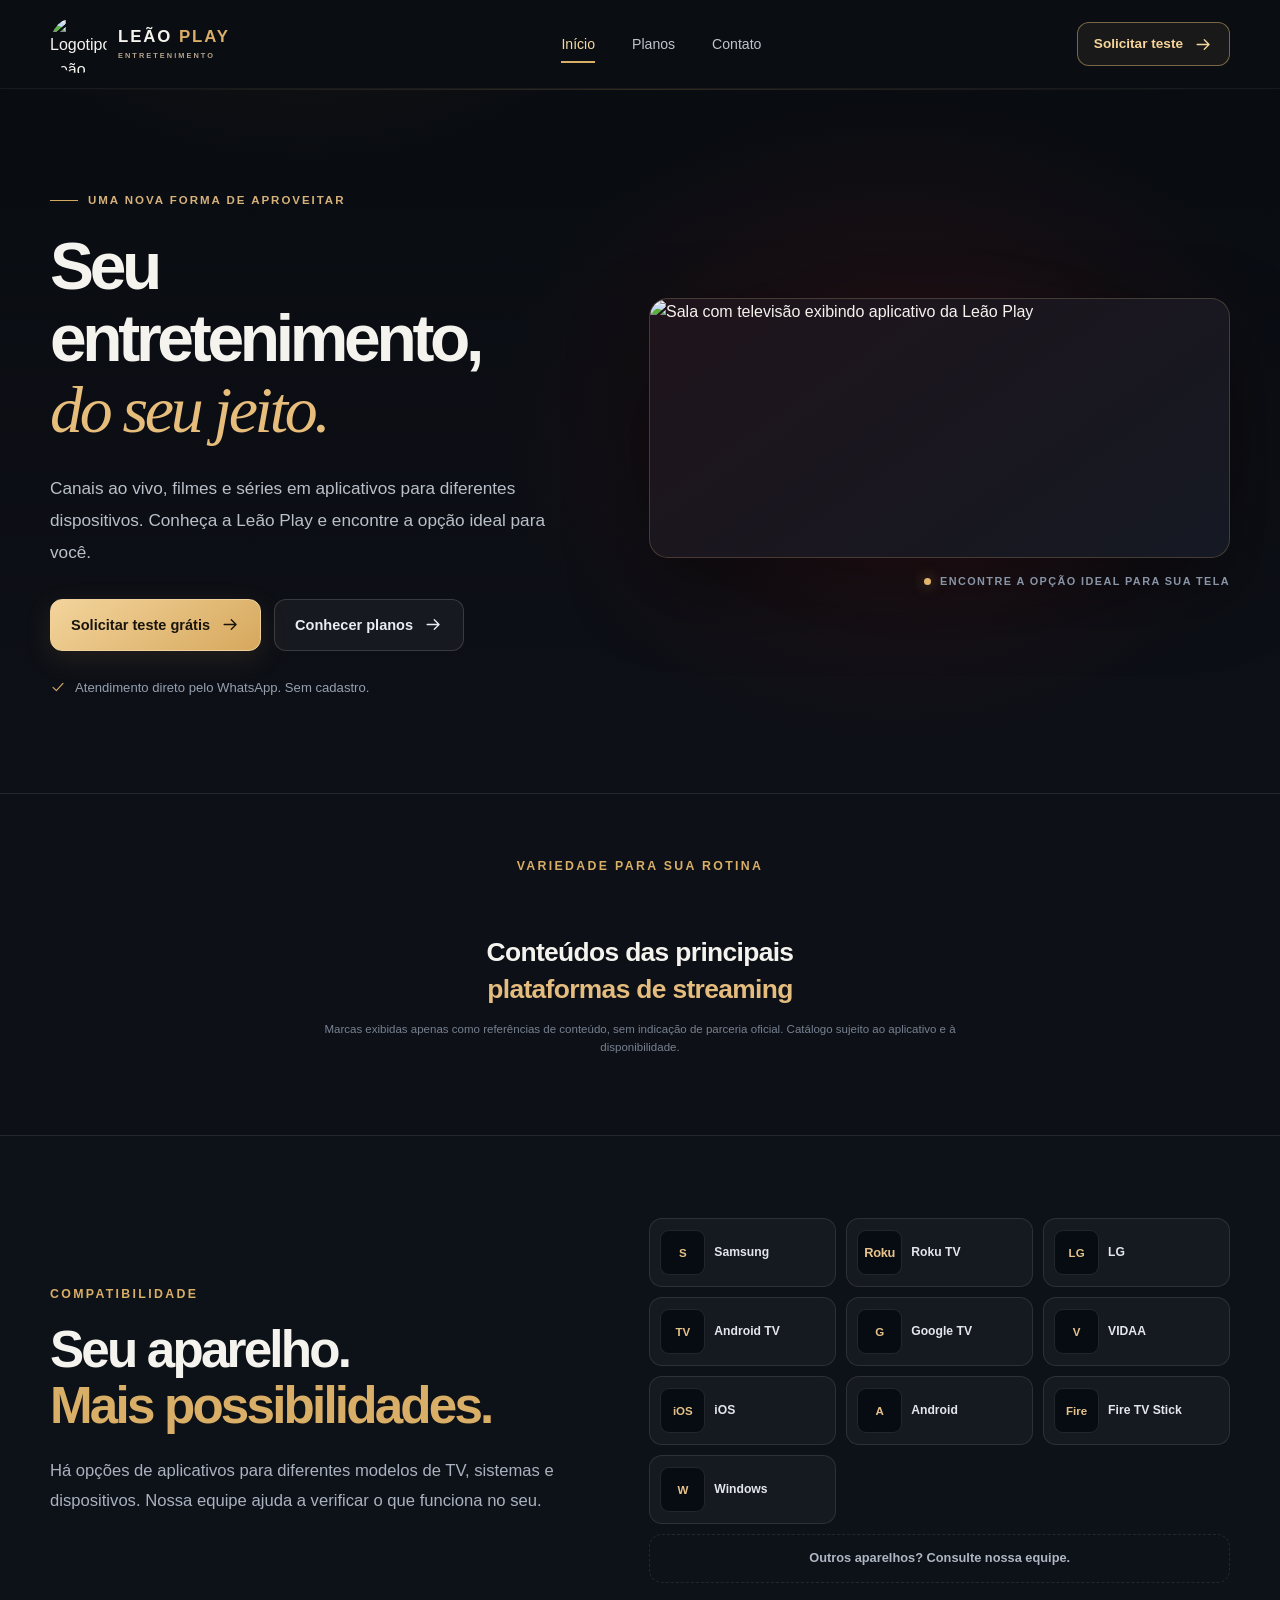
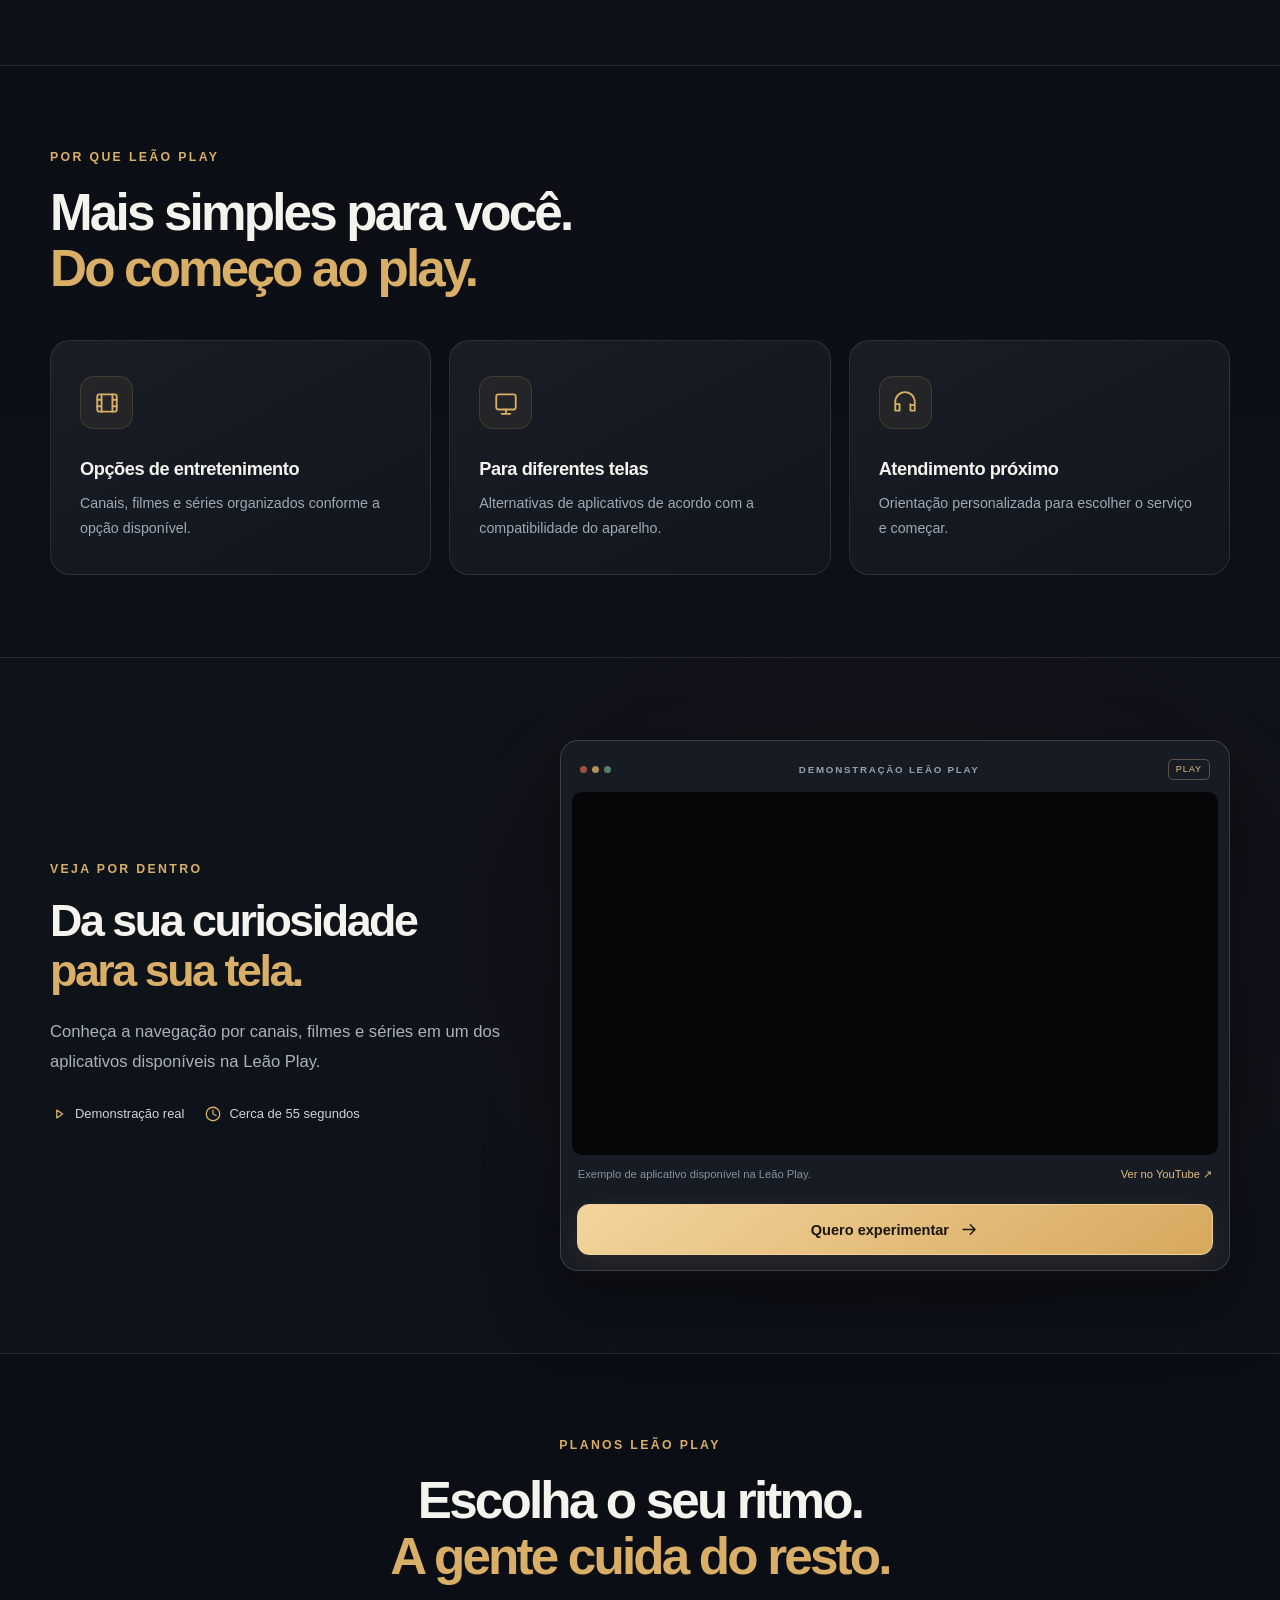
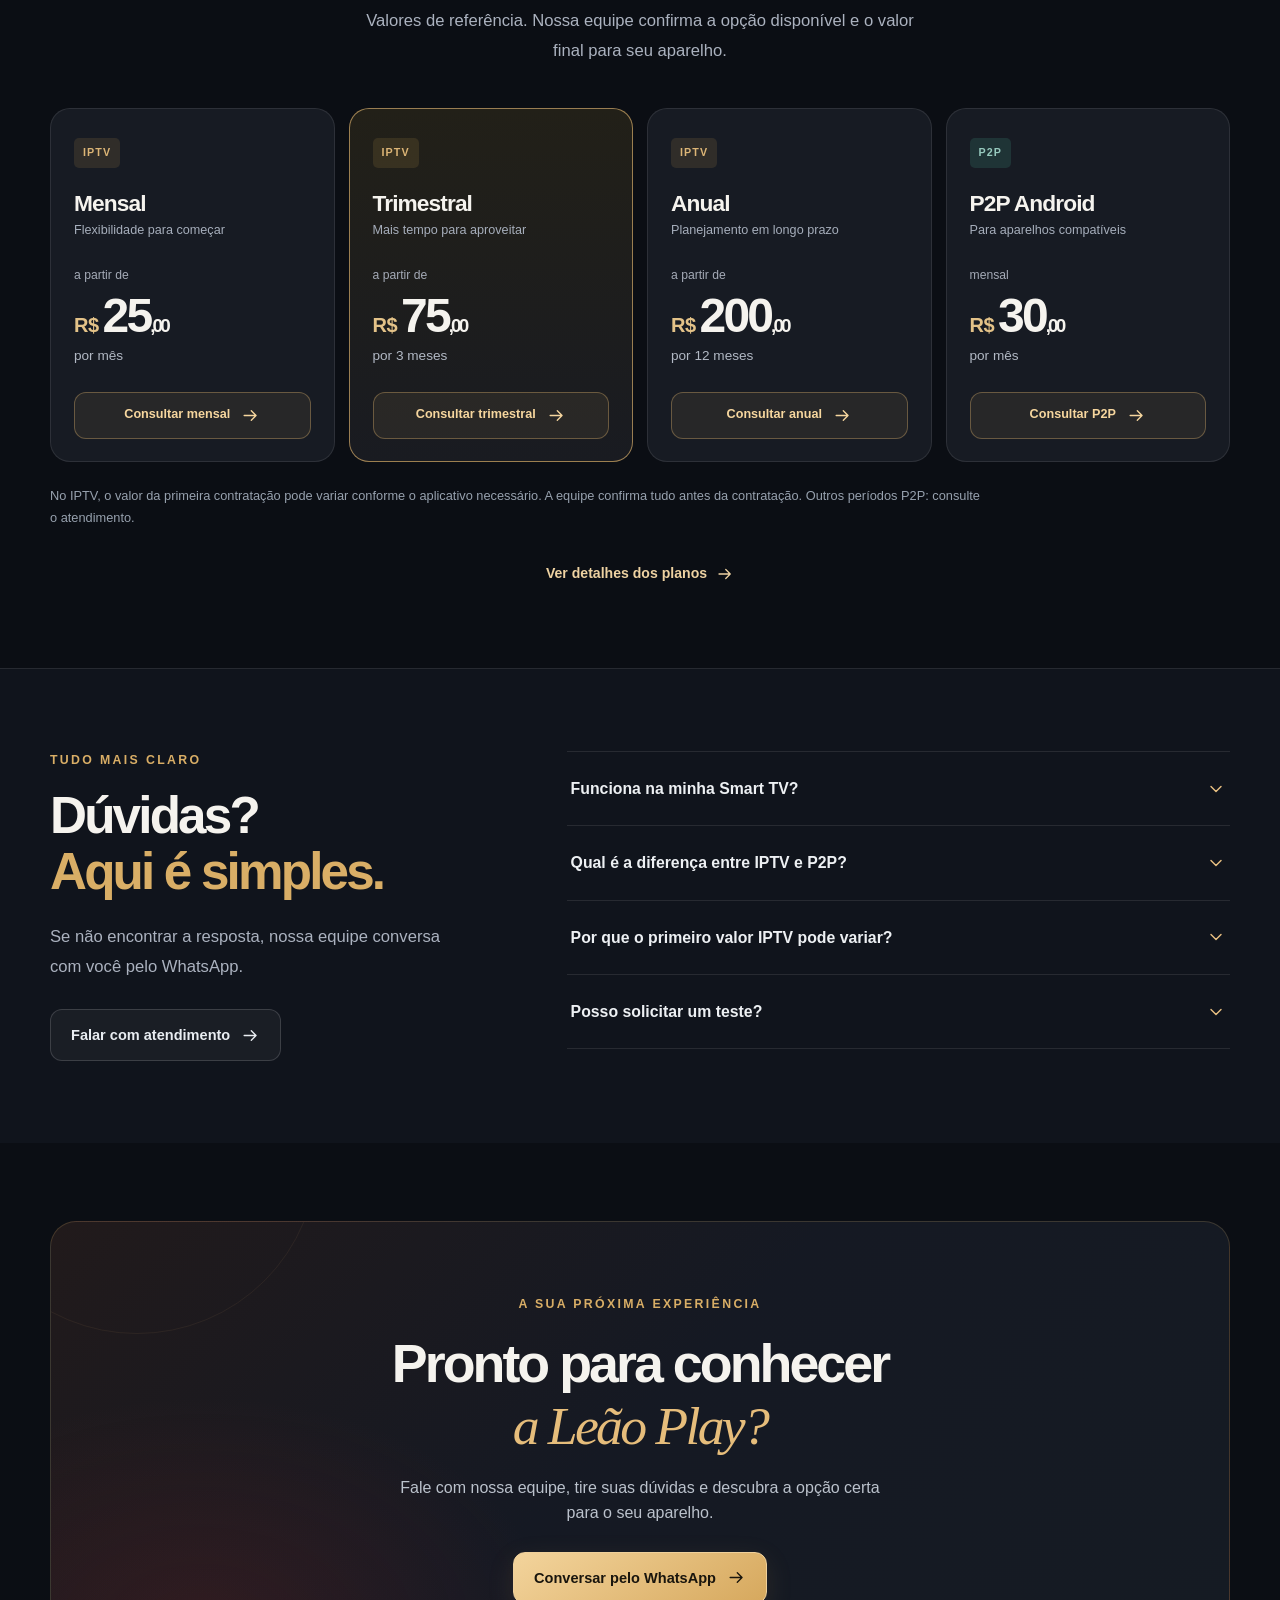
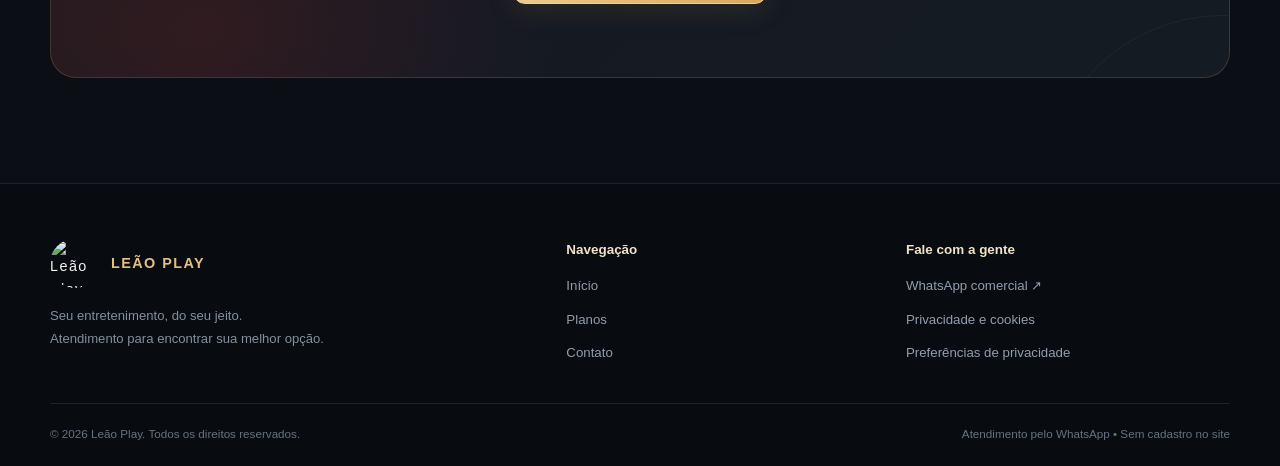
==== commit c785997e: "Add files via upload" ====
--- a/index.html
+++ b/index.html
@@ -16,6 +16,22 @@
 <link rel="preload" as="image" href="https://pub-66c586586c4546bc9e95bf4e87f64f97.r2.dev/5077958749556772186.jpg" fetchpriority="high">
 <link rel="stylesheet" href="./styles.css">
 <script src="./app.js" defer></script>
+<style id="device-logos-v6">
+/* Só a seção de compatibilidade. Independente do cache do styles.css. */
+.devices-section .device-logos-compact{display:grid;grid-template-columns:repeat(3,minmax(0,1fr));gap:10px;align-items:stretch;min-width:0}
+.devices-section .device-logos-compact>.device-compat-card{display:flex;align-items:center;justify-content:flex-start;min-width:0;min-height:69px;padding:9px 10px;gap:9px;background:rgba(255,255,255,.036);border:1px solid rgba(255,255,255,.10);border-radius:13px;color:#e3e7eb;box-shadow:none;overflow:hidden}
+.devices-section .device-logos-compact .device-thumb-frame{display:flex;align-items:center;justify-content:center;width:45px;height:45px;max-width:45px;min-width:45px;flex:0 0 45px;overflow:hidden;border-radius:9px;background:#070b12;border:1px solid rgba(255,255,255,.11)}
+.devices-section .device-logos-compact .device-thumb{display:block;width:100%;height:100%;max-width:100%;object-fit:cover;object-position:center}
+.devices-section .device-logos-compact .device-thumb[hidden]{display:none}
+.devices-section .device-logos-compact .device-thumb-fallback{display:flex;align-items:center;justify-content:center;color:#e7c38b;font-size:.72rem;font-weight:750}
+.devices-section .device-logos-compact .device-thumb-fallback[hidden]{display:none}
+.devices-section .device-logos-compact .device-name{min-width:0;color:#e3e7eb;line-height:1.3;font-size:.76rem;font-weight:670;overflow-wrap:normal}
+.devices-section .device-logos-compact .roku-wordmark{display:flex;align-items:center;justify-content:center;color:#e7c38b;font-size:.8rem;font-weight:850;letter-spacing:-.025em}
+.devices-section .device-logos-compact>.compact-device-note{grid-column:1/-1;justify-content:center;text-align:center;padding:13px;background:transparent;border-style:dashed;color:#adb6c2;font-size:.8rem;min-height:47px}
+@media(max-width:1100px){.devices-section .device-logos-compact{grid-template-columns:repeat(2,minmax(0,1fr))}}
+@media(max-width:540px){.devices-section .device-logos-compact{gap:9px}.devices-section .device-logos-compact>.device-compat-card{min-height:65px;padding:8px 9px;gap:8px}.devices-section .device-logos-compact .device-thumb-frame{width:43px;height:43px;min-width:43px;max-width:43px;flex-basis:43px}.devices-section .device-logos-compact .device-name{font-size:.73rem}.devices-section .device-logos-compact>.compact-device-note{min-height:43px;padding:10px}}
+@media(max-width:360px){.devices-section .device-logos-compact .device-thumb-frame{width:38px;height:38px;min-width:38px;max-width:38px;flex-basis:38px}.devices-section .device-logos-compact>.device-compat-card{gap:6px;padding:7px}.devices-section .device-logos-compact .device-name{font-size:.7rem}}
+</style>
 </head>
 <body>
 <a class="skip-link" href="#conteudo">Pular para conteúdo</a>
@@ -28,9 +44,9 @@
 <main id="conteudo">
 <section class="hero section" aria-labelledby="hero-title"><div class="container hero-grid"><div class="hero-copy"><div class="eyebrow"><span class="eyebrow-line"></span> UMA NOVA FORMA DE APROVEITAR</div><h1 id="hero-title">Seu entretenimento,<br><em>do seu jeito.</em></h1><p class="hero-description">Canais ao vivo, filmes e séries em aplicativos para diferentes dispositivos. Conheça a Leão Play e encontre a opção ideal para você.</p>
 <div class="hero-actions"><a class="btn btn-primary" href="https://wa.me/5591991618878" data-wa="teste" target="_blank" rel="noopener noreferrer" >Solicitar teste grátis <svg width="22" height="22" viewBox="0 0 24 24" fill="none" stroke="currentColor" stroke-width="1.7" stroke-linecap="round" stroke-linejoin="round" aria-hidden="true"><path d="M4 12h15m-6-6 6 6-6 6"/></svg></a><a class="btn btn-ghost" href="./planos.html">Conhecer planos <svg width="22" height="22" viewBox="0 0 24 24" fill="none" stroke="currentColor" stroke-width="1.7" stroke-linecap="round" stroke-linejoin="round" aria-hidden="true"><path d="M4 12h15m-6-6 6 6-6 6"/></svg></a></div><div class="hero-note"><svg width="22" height="22" viewBox="0 0 24 24" fill="none" stroke="currentColor" stroke-width="1.7" stroke-linecap="round" stroke-linejoin="round" aria-hidden="true"><path d="m4.5 12.5 5 5 10-11"/></svg> Atendimento direto pelo WhatsApp. Sem cadastro.</div>
-</div><div class="hero-media"><div class="media-halo"></div><div class="hero-image-wrap"><img src="https://pub-66c586586c4546bc9e95bf4e87f64f97.r2.dev/5077958749556772186.jpg" class="hero-image" alt="Sala com televisão exibindo aplicativo da Leão Play" loading="eager" fetchpriority="high" decoding="async" onerror="this.parentElement.classList.add('fallback')"><div class="image-error" hidden><span>LEÃO PLAY</span><small>Seu entretenimento começa aqui.</small></div></div><div class="hero-image-caption"><span class="pulse-dot"></span> ENCONTRE A OPÇÃO IDEAL PARA SUA TELA</div></div></div></section>
+</div><div class="hero-media"><div class="media-halo"></div><div class="hero-image-wrap"><img src="https://pub-66c586586c4546bc9e95bf4e87f64f97.r2.dev/5077958749556772186.jpg" class="hero-image" alt="Sala com televisão exibindo aplicativo da Leão Play" loading="eager" fetchpriority="high" decoding="async"><div class="image-error" hidden><span>LEÃO PLAY</span><small>Seu entretenimento começa aqui.</small></div></div><div class="hero-image-caption"><span class="pulse-dot"></span> ENCONTRE A OPÇÃO IDEAL PARA SUA TELA</div></div></div></section>
 <section class="brands-section section" aria-labelledby="brands-title"><div class="container"><p class="section-kicker center">VARIEDADE PARA SUA ROTINA</p><div class="marquee" aria-label="Logotipos de plataformas de streaming"><div class="marquee-track"><div class="marquee-set"><div class="logo-tile"><img src="https://pub-66c586586c4546bc9e95bf4e87f64f97.r2.dev/carrossel/507795874955677200.jpg" alt="Logotipo de plataforma de streaming 1" loading="eager" decoding="async" fetchpriority="low" width="160" height="85"></div><div class="logo-tile"><img src="https://pub-66c586586c4546bc9e95bf4e87f64f97.r2.dev/carrossel/5077958749556772201.jpg" alt="Logotipo de plataforma de streaming 2" loading="eager" decoding="async" fetchpriority="low" width="160" height="85"></div><div class="logo-tile"><img src="https://pub-66c586586c4546bc9e95bf4e87f64f97.r2.dev/carrossel/5077958749556772202.jpg" alt="Logotipo de plataforma de streaming 3" loading="eager" decoding="async" fetchpriority="low" width="160" height="85"></div><div class="logo-tile"><img src="https://pub-66c586586c4546bc9e95bf4e87f64f97.r2.dev/carrossel/5077958749556772203.jpg" alt="Logotipo de plataforma de streaming 4" loading="eager" decoding="async" fetchpriority="low" width="160" height="85"></div><div class="logo-tile"><img src="https://pub-66c586586c4546bc9e95bf4e87f64f97.r2.dev/carrossel/5077958749556772200.jpg" alt="Logotipo de plataforma de streaming 5" loading="eager" decoding="async" fetchpriority="low" width="160" height="85"></div><div class="logo-tile"><img src="https://pub-66c586586c4546bc9e95bf4e87f64f97.r2.dev/carrossel/5077958749556772204.jpg" alt="Logotipo de plataforma de streaming 6" loading="eager" decoding="async" fetchpriority="low" width="160" height="85"></div><div class="logo-tile"><img src="https://pub-66c586586c4546bc9e95bf4e87f64f97.r2.dev/carrossel/5077958749556772206.jpg" alt="Logotipo de plataforma de streaming 7" loading="eager" decoding="async" fetchpriority="low" width="160" height="85"></div><div class="logo-tile"><img src="https://pub-66c586586c4546bc9e95bf4e87f64f97.r2.dev/carrossel/5077958749556772207.jpg" alt="Logotipo de plataforma de streaming 8" loading="eager" decoding="async" fetchpriority="low" width="160" height="85"></div><div class="logo-tile"><img src="https://pub-66c586586c4546bc9e95bf4e87f64f97.r2.dev/carrossel/5077958749556772205.jpg" alt="Logotipo de plataforma de streaming 9" loading="eager" decoding="async" fetchpriority="low" width="160" height="85"></div></div><div class="marquee-set" aria-hidden="true"><div class="logo-tile"><img src="https://pub-66c586586c4546bc9e95bf4e87f64f97.r2.dev/carrossel/507795874955677200.jpg" alt="Logotipo de plataforma de streaming 1" loading="eager" decoding="async" fetchpriority="low" width="160" height="85"></div><div class="logo-tile"><img src="https://pub-66c586586c4546bc9e95bf4e87f64f97.r2.dev/carrossel/5077958749556772201.jpg" alt="Logotipo de plataforma de streaming 2" loading="eager" decoding="async" fetchpriority="low" width="160" height="85"></div><div class="logo-tile"><img src="https://pub-66c586586c4546bc9e95bf4e87f64f97.r2.dev/carrossel/5077958749556772202.jpg" alt="Logotipo de plataforma de streaming 3" loading="eager" decoding="async" fetchpriority="low" width="160" height="85"></div><div class="logo-tile"><img src="https://pub-66c586586c4546bc9e95bf4e87f64f97.r2.dev/carrossel/5077958749556772203.jpg" alt="Logotipo de plataforma de streaming 4" loading="eager" decoding="async" fetchpriority="low" width="160" height="85"></div><div class="logo-tile"><img src="https://pub-66c586586c4546bc9e95bf4e87f64f97.r2.dev/carrossel/5077958749556772200.jpg" alt="Logotipo de plataforma de streaming 5" loading="eager" decoding="async" fetchpriority="low" width="160" height="85"></div><div class="logo-tile"><img src="https://pub-66c586586c4546bc9e95bf4e87f64f97.r2.dev/carrossel/5077958749556772204.jpg" alt="Logotipo de plataforma de streaming 6" loading="eager" decoding="async" fetchpriority="low" width="160" height="85"></div><div class="logo-tile"><img src="https://pub-66c586586c4546bc9e95bf4e87f64f97.r2.dev/carrossel/5077958749556772206.jpg" alt="Logotipo de plataforma de streaming 7" loading="eager" decoding="async" fetchpriority="low" width="160" height="85"></div><div class="logo-tile"><img src="https://pub-66c586586c4546bc9e95bf4e87f64f97.r2.dev/carrossel/5077958749556772207.jpg" alt="Logotipo de plataforma de streaming 8" loading="eager" decoding="async" fetchpriority="low" width="160" height="85"></div><div class="logo-tile"><img src="https://pub-66c586586c4546bc9e95bf4e87f64f97.r2.dev/carrossel/5077958749556772205.jpg" alt="Logotipo de plataforma de streaming 9" loading="eager" decoding="async" fetchpriority="low" width="160" height="85"></div></div></div></div><h2 id="brands-title" class="brands-title">Conteúdos das principais<br><span>plataformas de streaming</span></h2><p class="brands-disclaimer">Marcas exibidas apenas como referências de conteúdo, sem indicação de parceria oficial. Catálogo sujeito ao aplicativo e à disponibilidade.</p></div></section>
-<section class="section devices-section" id="dispositivos"><div class="container section-split devices-split"><div><p class="section-kicker">COMPATIBILIDADE</p><h2 class="section-title">Seu aparelho.<br><span>Mais possibilidades.</span></h2><p class="section-text">Há opções de aplicativos para diferentes modelos de TV, sistemas e dispositivos. Nossa equipe ajuda a verificar o que funciona melhor no seu.</p></div><div class="devices-panel"><div class="device-logos-grid" aria-label="Marcas e sistemas compatíveis"><article class="device-logo-card"><img src="https://pub-66c586586c4546bc9e95bf4e87f64f97.r2.dev/dispositivos/Imagem%20do%20ChatGPT%2015%20de%20out.%20de%202026%2C%2015_18_19-1.png" alt="Samsung" loading="lazy" decoding="async" onerror="this.parentElement.classList.add('fallback')"><span class="device-logo-fallback">Samsung</span></article><article class="device-logo-card"><img src="https://pub-66c586586c4546bc9e95bf4e87f64f97.r2.dev/dispositivos/Imagem%20do%20ChatGPT%2015%20de%20out.%20de%202026%2C%2015_18_19-1.png" alt="Roku TV" loading="lazy" decoding="async" onerror="this.parentElement.classList.add('fallback')"><span class="device-logo-fallback">Roku TV</span></article><article class="device-logo-card"><img src="https://pub-66c586586c4546bc9e95bf4e87f64f97.r2.dev/dispositivos/Imagem%20do%20ChatGPT%2015%20de%20out.%20de%202026%2C%2015_18_23-3.png" alt="LG" loading="lazy" decoding="async" onerror="this.parentElement.classList.add('fallback')"><span class="device-logo-fallback">LG</span></article><article class="device-logo-card"><img src="https://pub-66c586586c4546bc9e95bf4e87f64f97.r2.dev/dispositivos/Imagem%20do%20ChatGPT%2015%20de%20out.%20de%202026%2C%2015_18_26-4.png" alt="Android TV" loading="lazy" decoding="async" onerror="this.parentElement.classList.add('fallback')"><span class="device-logo-fallback">Android TV</span></article><article class="device-logo-card"><img src="https://pub-66c586586c4546bc9e95bf4e87f64f97.r2.dev/dispositivos/Imagem%20do%20ChatGPT%2015%20de%20out.%20de%202026%2C%2015_18_28-5.png" alt="Google TV" loading="lazy" decoding="async" onerror="this.parentElement.classList.add('fallback')"><span class="device-logo-fallback">Google TV</span></article><article class="device-logo-card"><img src="https://pub-66c586586c4546bc9e95bf4e87f64f97.r2.dev/dispositivos/Imagem%20do%20ChatGPT%2015%20de%20out.%20de%202026%2C%2015_18_29-6.png" alt="VIDAA" loading="lazy" decoding="async" onerror="this.parentElement.classList.add('fallback')"><span class="device-logo-fallback">VIDAA</span></article><article class="device-logo-card"><img src="https://pub-66c586586c4546bc9e95bf4e87f64f97.r2.dev/dispositivos/Imagem%20do%20ChatGPT%2015%20de%20out.%20de%202026%2C%2015_18_32-7.png" alt="iOS" loading="lazy" decoding="async" onerror="this.parentElement.classList.add('fallback')"><span class="device-logo-fallback">iOS</span></article><article class="device-logo-card"><img src="https://pub-66c586586c4546bc9e95bf4e87f64f97.r2.dev/dispositivos/Imagem%20do%20ChatGPT%2015%20de%20out.%20de%202026%2C%2015_18_33-8.png" alt="Android" loading="lazy" decoding="async" onerror="this.parentElement.classList.add('fallback')"><span class="device-logo-fallback">Android</span></article><article class="device-logo-card"><img src="https://pub-66c586586c4546bc9e95bf4e87f64f97.r2.dev/dispositivos/Imagem%20do%20ChatGPT%2015%20de%20out.%20de%202026%2C%2015_18_35-9.png" alt="Fire TV Stick" loading="lazy" decoding="async" onerror="this.parentElement.classList.add('fallback')"><span class="device-logo-fallback">Fire TV Stick</span></article><article class="device-logo-card"><img src="https://pub-66c586586c4546bc9e95bf4e87f64f97.r2.dev/dispositivos/Imagem%20do%20ChatGPT%2015%20de%20out.%20de%202026%2C%2015_18_36-10.png" alt="Windows" loading="lazy" decoding="async" onerror="this.parentElement.classList.add('fallback')"><span class="device-logo-fallback">Windows</span></article></div><div class="device-panel-note">Compatibilidade conforme modelo, sistema e aplicativo. Consulte nossa equipe para confirmar a melhor opção para o seu aparelho.</div></div></div></section>
+<section class="section devices-section" id="dispositivos"><div class="container section-split"><div><p class="section-kicker">COMPATIBILIDADE</p><h2 class="section-title">Seu aparelho.<br><span>Mais possibilidades.</span></h2><p class="section-text">Há opções de aplicativos para diferentes modelos de TV, sistemas e dispositivos. Nossa equipe ajuda a verificar o que funciona no seu.</p></div><div class="device-cloud device-logos-compact" role="list" aria-label="Marcas e sistemas de dispositivos"><div class="device-compat-card" role="listitem"><span class="device-thumb-frame"><img class="device-thumb" src="https://pub-66c586586c4546bc9e95bf4e87f64f97.r2.dev/dispositivos/Imagem%20do%20ChatGPT%2015%20de%20out.%20de%202026%2C%2015_18_19-1.png" alt="Logotipo Samsung" loading="lazy" decoding="async" width="48" height="48" onerror="this.hidden=true;this.nextElementSibling.hidden=false"><span class="device-thumb-fallback" hidden>S</span></span><span class="device-name">Samsung</span></div><div class="device-compat-card" role="listitem"><span class="device-thumb-frame roku-wordmark" aria-hidden="true">Roku</span><span class="device-name">Roku TV</span></div><div class="device-compat-card" role="listitem"><span class="device-thumb-frame"><img class="device-thumb" src="https://pub-66c586586c4546bc9e95bf4e87f64f97.r2.dev/dispositivos/Imagem%20do%20ChatGPT%2015%20de%20out.%20de%202026%2C%2015_18_23-3.png" alt="Logotipo LG" loading="lazy" decoding="async" width="48" height="48" onerror="this.hidden=true;this.nextElementSibling.hidden=false"><span class="device-thumb-fallback" hidden>LG</span></span><span class="device-name">LG</span></div><div class="device-compat-card" role="listitem"><span class="device-thumb-frame"><img class="device-thumb" src="https://pub-66c586586c4546bc9e95bf4e87f64f97.r2.dev/dispositivos/Imagem%20do%20ChatGPT%2015%20de%20out.%20de%202026%2C%2015_18_26-4.png" alt="Logotipo Android TV" loading="lazy" decoding="async" width="48" height="48" onerror="this.hidden=true;this.nextElementSibling.hidden=false"><span class="device-thumb-fallback" hidden>TV</span></span><span class="device-name">Android TV</span></div><div class="device-compat-card" role="listitem"><span class="device-thumb-frame"><img class="device-thumb" src="https://pub-66c586586c4546bc9e95bf4e87f64f97.r2.dev/dispositivos/Imagem%20do%20ChatGPT%2015%20de%20out.%20de%202026%2C%2015_18_28-5.png" alt="Logotipo Google TV" loading="lazy" decoding="async" width="48" height="48" onerror="this.hidden=true;this.nextElementSibling.hidden=false"><span class="device-thumb-fallback" hidden>G</span></span><span class="device-name">Google TV</span></div><div class="device-compat-card" role="listitem"><span class="device-thumb-frame"><img class="device-thumb" src="https://pub-66c586586c4546bc9e95bf4e87f64f97.r2.dev/dispositivos/Imagem%20do%20ChatGPT%2015%20de%20out.%20de%202026%2C%2015_18_29-6.png" alt="Logotipo VIDAA" loading="lazy" decoding="async" width="48" height="48" onerror="this.hidden=true;this.nextElementSibling.hidden=false"><span class="device-thumb-fallback" hidden>V</span></span><span class="device-name">VIDAA</span></div><div class="device-compat-card" role="listitem"><span class="device-thumb-frame"><img class="device-thumb" src="https://pub-66c586586c4546bc9e95bf4e87f64f97.r2.dev/dispositivos/Imagem%20do%20ChatGPT%2015%20de%20out.%20de%202026%2C%2015_18_32-7.png" alt="Logotipo iOS" loading="lazy" decoding="async" width="48" height="48" onerror="this.hidden=true;this.nextElementSibling.hidden=false"><span class="device-thumb-fallback" hidden>iOS</span></span><span class="device-name">iOS</span></div><div class="device-compat-card" role="listitem"><span class="device-thumb-frame"><img class="device-thumb" src="https://pub-66c586586c4546bc9e95bf4e87f64f97.r2.dev/dispositivos/Imagem%20do%20ChatGPT%2015%20de%20out.%20de%202026%2C%2015_18_33-8.png" alt="Logotipo Android" loading="lazy" decoding="async" width="48" height="48" onerror="this.hidden=true;this.nextElementSibling.hidden=false"><span class="device-thumb-fallback" hidden>A</span></span><span class="device-name">Android</span></div><div class="device-compat-card" role="listitem"><span class="device-thumb-frame"><img class="device-thumb" src="https://pub-66c586586c4546bc9e95bf4e87f64f97.r2.dev/dispositivos/Imagem%20do%20ChatGPT%2015%20de%20out.%20de%202026%2C%2015_18_35-9.png" alt="Logotipo Fire TV Stick" loading="lazy" decoding="async" width="48" height="48" onerror="this.hidden=true;this.nextElementSibling.hidden=false"><span class="device-thumb-fallback" hidden>Fire</span></span><span class="device-name">Fire TV Stick</span></div><div class="device-compat-card" role="listitem"><span class="device-thumb-frame"><img class="device-thumb" src="https://pub-66c586586c4546bc9e95bf4e87f64f97.r2.dev/dispositivos/Imagem%20do%20ChatGPT%2015%20de%20out.%20de%202026%2C%2015_18_36-10.png" alt="Logotipo Windows" loading="lazy" decoding="async" width="48" height="48" onerror="this.hidden=true;this.nextElementSibling.hidden=false"><span class="device-thumb-fallback" hidden>W</span></span><span class="device-name">Windows</span></div><div class="device-last compact-device-note" role="listitem">Outros aparelhos? Consulte nossa equipe.</div></div></div></section>
 <section class="section benefits-section"><div class="container"><div class="section-heading"><p class="section-kicker">POR QUE LEÃO PLAY</p><h2 class="section-title">Mais simples para você.<br><span>Do começo ao play.</span></h2></div><div class="benefit-grid"><article class="benefit-card"><span class="benefit-icon"><svg width="22" height="22" viewBox="0 0 24 24" fill="none" stroke="currentColor" stroke-width="1.7" stroke-linecap="round" stroke-linejoin="round" aria-hidden="true"><rect x="3" y="4" width="18" height="16" rx="2"/><path d="M7 4v16m10-16v16M3 9h4m-4 6h4m10-6h4m-4 6h4"/></svg></span><h3>Opções de entretenimento</h3><p>Canais, filmes e séries organizados conforme a opção disponível.</p></article><article class="benefit-card"><span class="benefit-icon"><svg width="22" height="22" viewBox="0 0 24 24" fill="none" stroke="currentColor" stroke-width="1.7" stroke-linecap="round" stroke-linejoin="round" aria-hidden="true"><rect x="3" y="4" width="18" height="14" rx="2"/><path d="M8 22h8m-4-4v4"/></svg></span><h3>Para diferentes telas</h3><p>Alternativas de aplicativos de acordo com a compatibilidade do aparelho.</p></article><article class="benefit-card"><span class="benefit-icon"><svg width="22" height="22" viewBox="0 0 24 24" fill="none" stroke="currentColor" stroke-width="1.7" stroke-linecap="round" stroke-linejoin="round" aria-hidden="true"><path d="M3 14v-3a9 9 0 0 1 18 0v3M3 14v5h4v-6H3Zm14-1v6h4v-5h-4Z"/></svg></span><h3>Atendimento próximo</h3><p>Orientação personalizada para escolher o serviço e começar.</p></article></div></div></section>
 <section class="section video-section" id="demonstracao"><div class="container video-grid"><div class="video-copy"><p class="section-kicker">VEJA POR DENTRO</p><h2 class="section-title">Da sua curiosidade<br><span>para sua tela.</span></h2><p class="section-text">Conheça a navegação por canais, filmes e séries em um dos aplicativos disponíveis na Leão Play.</p><div class="video-facts"><span><svg width="22" height="22" viewBox="0 0 24 24" fill="none" stroke="currentColor" stroke-width="1.7" stroke-linecap="round" stroke-linejoin="round" aria-hidden="true"><path d="M9 6.8 17 12l-8 5.2V6.8Z"/></svg> Demonstração real</span><span><svg width="22" height="22" viewBox="0 0 24 24" fill="none" stroke="currentColor" stroke-width="1.7" stroke-linecap="round" stroke-linejoin="round" aria-hidden="true"><circle cx="12" cy="12" r="9"/><path d="M12 7v5l4 2"/></svg> Cerca de 55 segundos</span></div></div><div class="video-panel"><div class="video-panel-bar"><span><i></i><i></i><i></i></span><strong>DEMONSTRAÇÃO LEÃO PLAY</strong><span class="live-tag">PLAY</span></div><div class="video-frame" id="video-frame" data-video="wuzB7MB8KTY"><div class="video-poster"><span class="video-poster-word">LEÃO <b>PLAY</b></span><span class="video-poster-sub">Conheça o aplicativo em ação</span><button class="video-launch" type="button" id="video-launch" aria-label="Reproduzir demonstração do aplicativo"><svg width="22" height="22" viewBox="0 0 24 24" fill="none" stroke="currentColor" stroke-width="1.7" stroke-linecap="round" stroke-linejoin="round" aria-hidden="true"><path d="M9 6.8 17 12l-8 5.2V6.8Z"/></svg></button></div></div><div class="video-bottom"><span>Exemplo de aplicativo disponível na Leão Play.</span><a href="https://www.youtube.com/watch?v=wuzB7MB8KTY" target="_blank" rel="noopener noreferrer">Ver no YouTube ↗</a></div><a class="btn btn-primary video-cta" href="https://wa.me/5591991618878" data-wa="video" target="_blank" rel="noopener noreferrer" >Quero experimentar <svg width="22" height="22" viewBox="0 0 24 24" fill="none" stroke="currentColor" stroke-width="1.7" stroke-linecap="round" stroke-linejoin="round" aria-hidden="true"><path d="M4 12h15m-6-6 6 6-6 6"/></svg></a></div></div></section>
 <section class="section plans-section" id="planos"><div class="container"><div class="section-heading center"><p class="section-kicker">PLANOS LEÃO PLAY</p><h2 class="section-title">Escolha o seu ritmo.<br><span>A gente cuida do resto.</span></h2><p class="section-text">Valores de referência. Nossa equipe confirma a opção disponível e o valor final para seu aparelho.</p></div><div class="plans-grid">
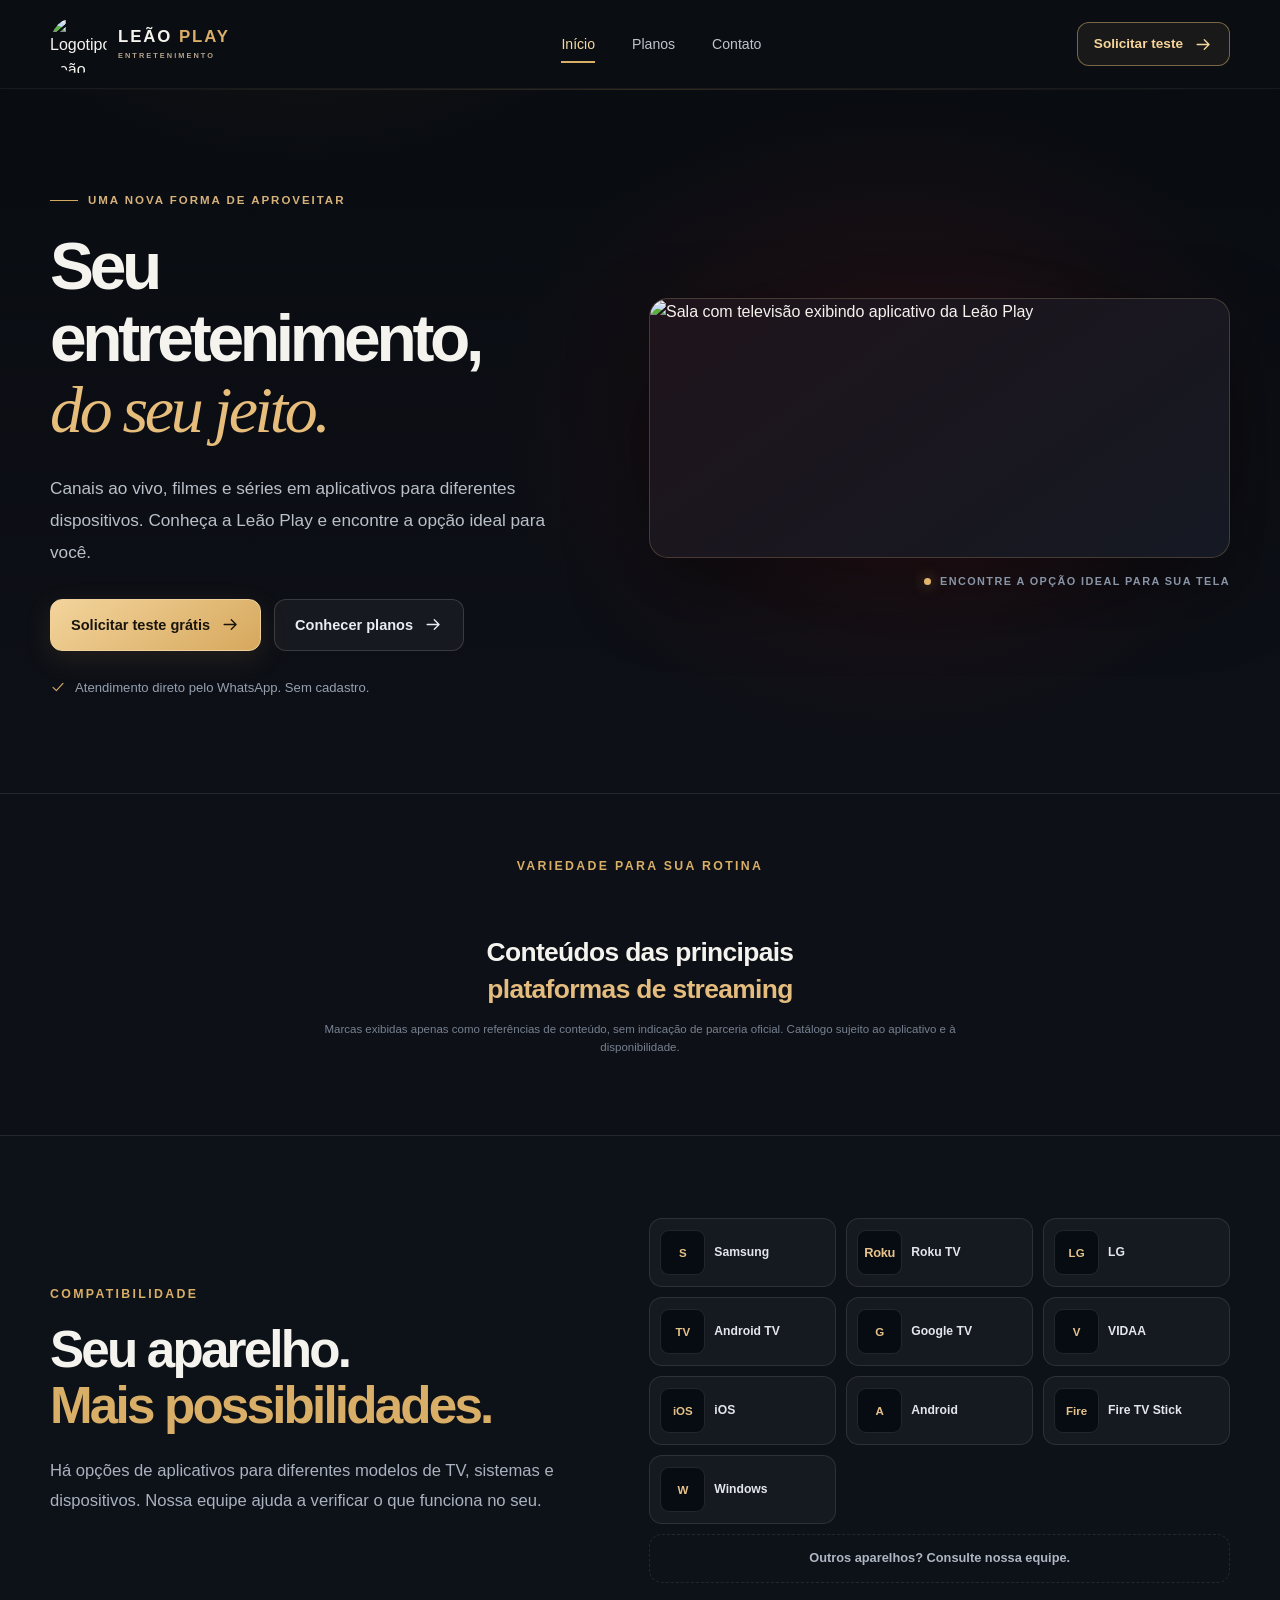
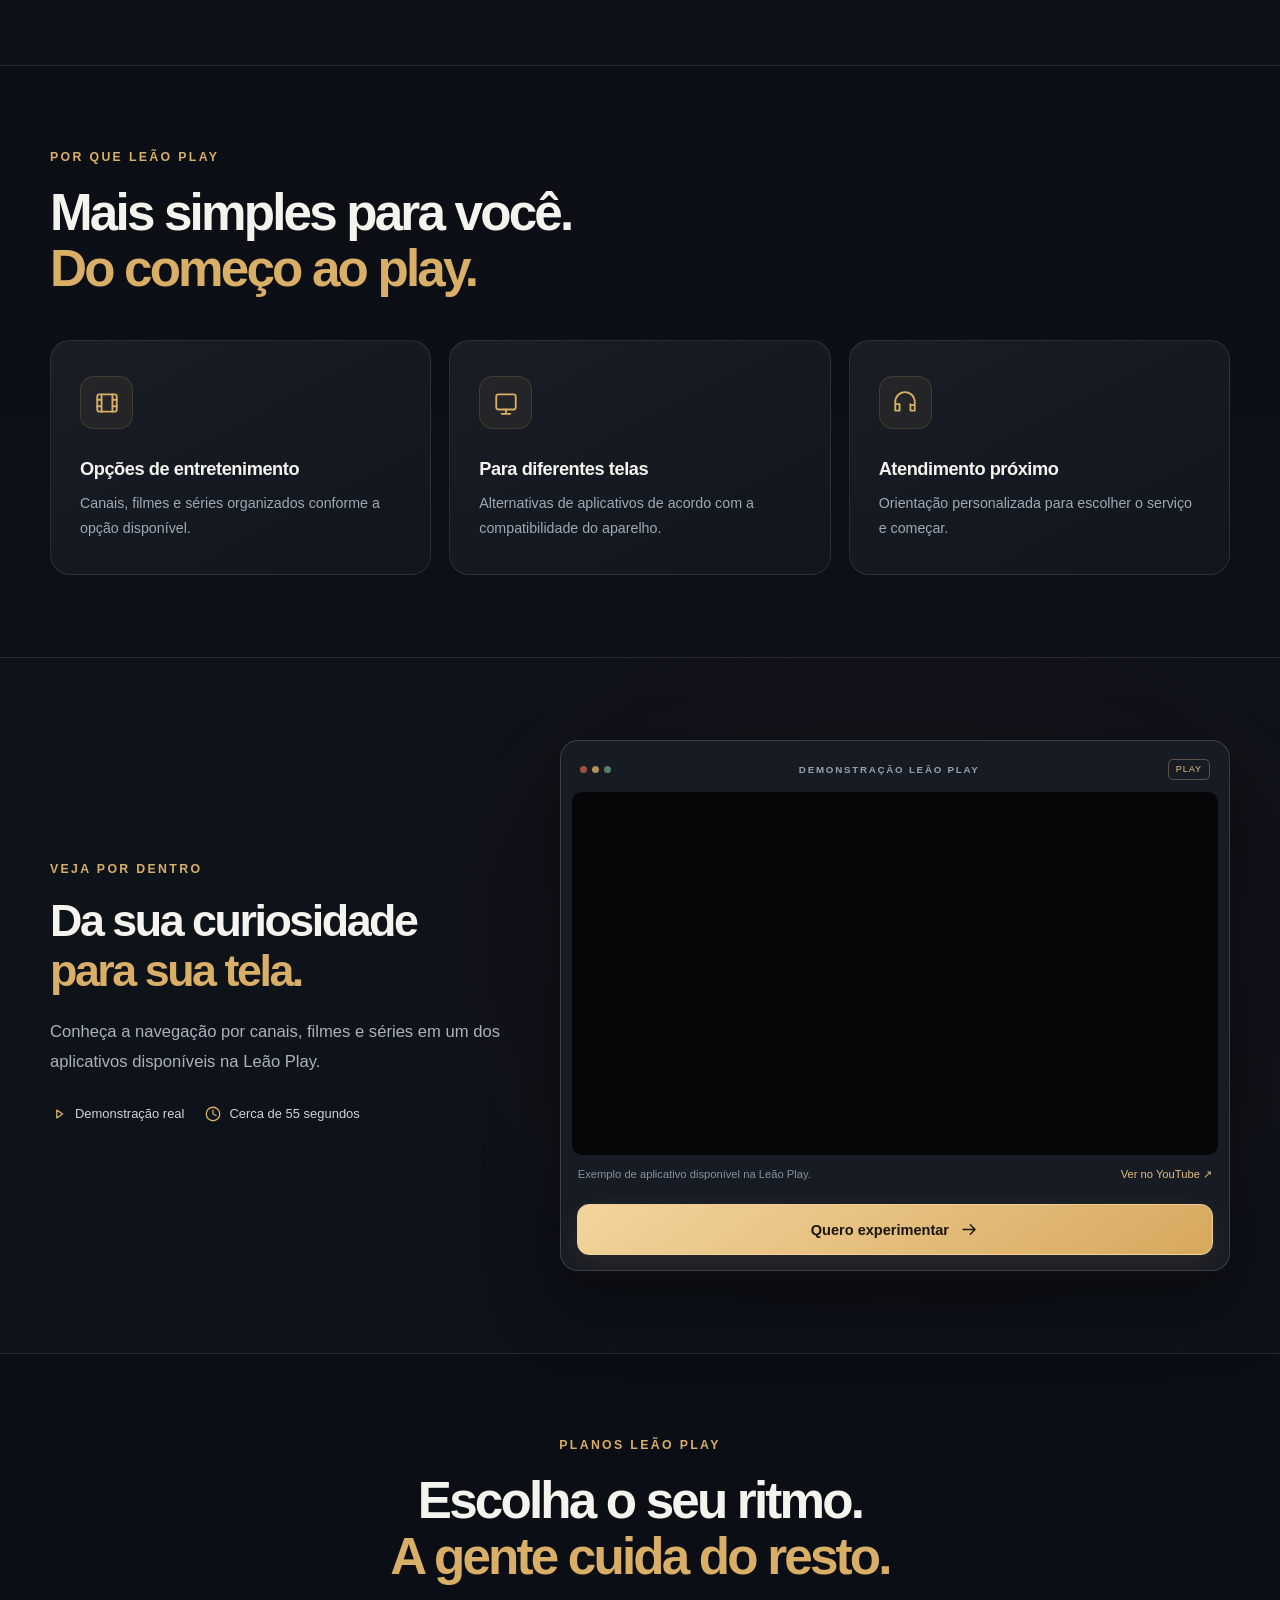
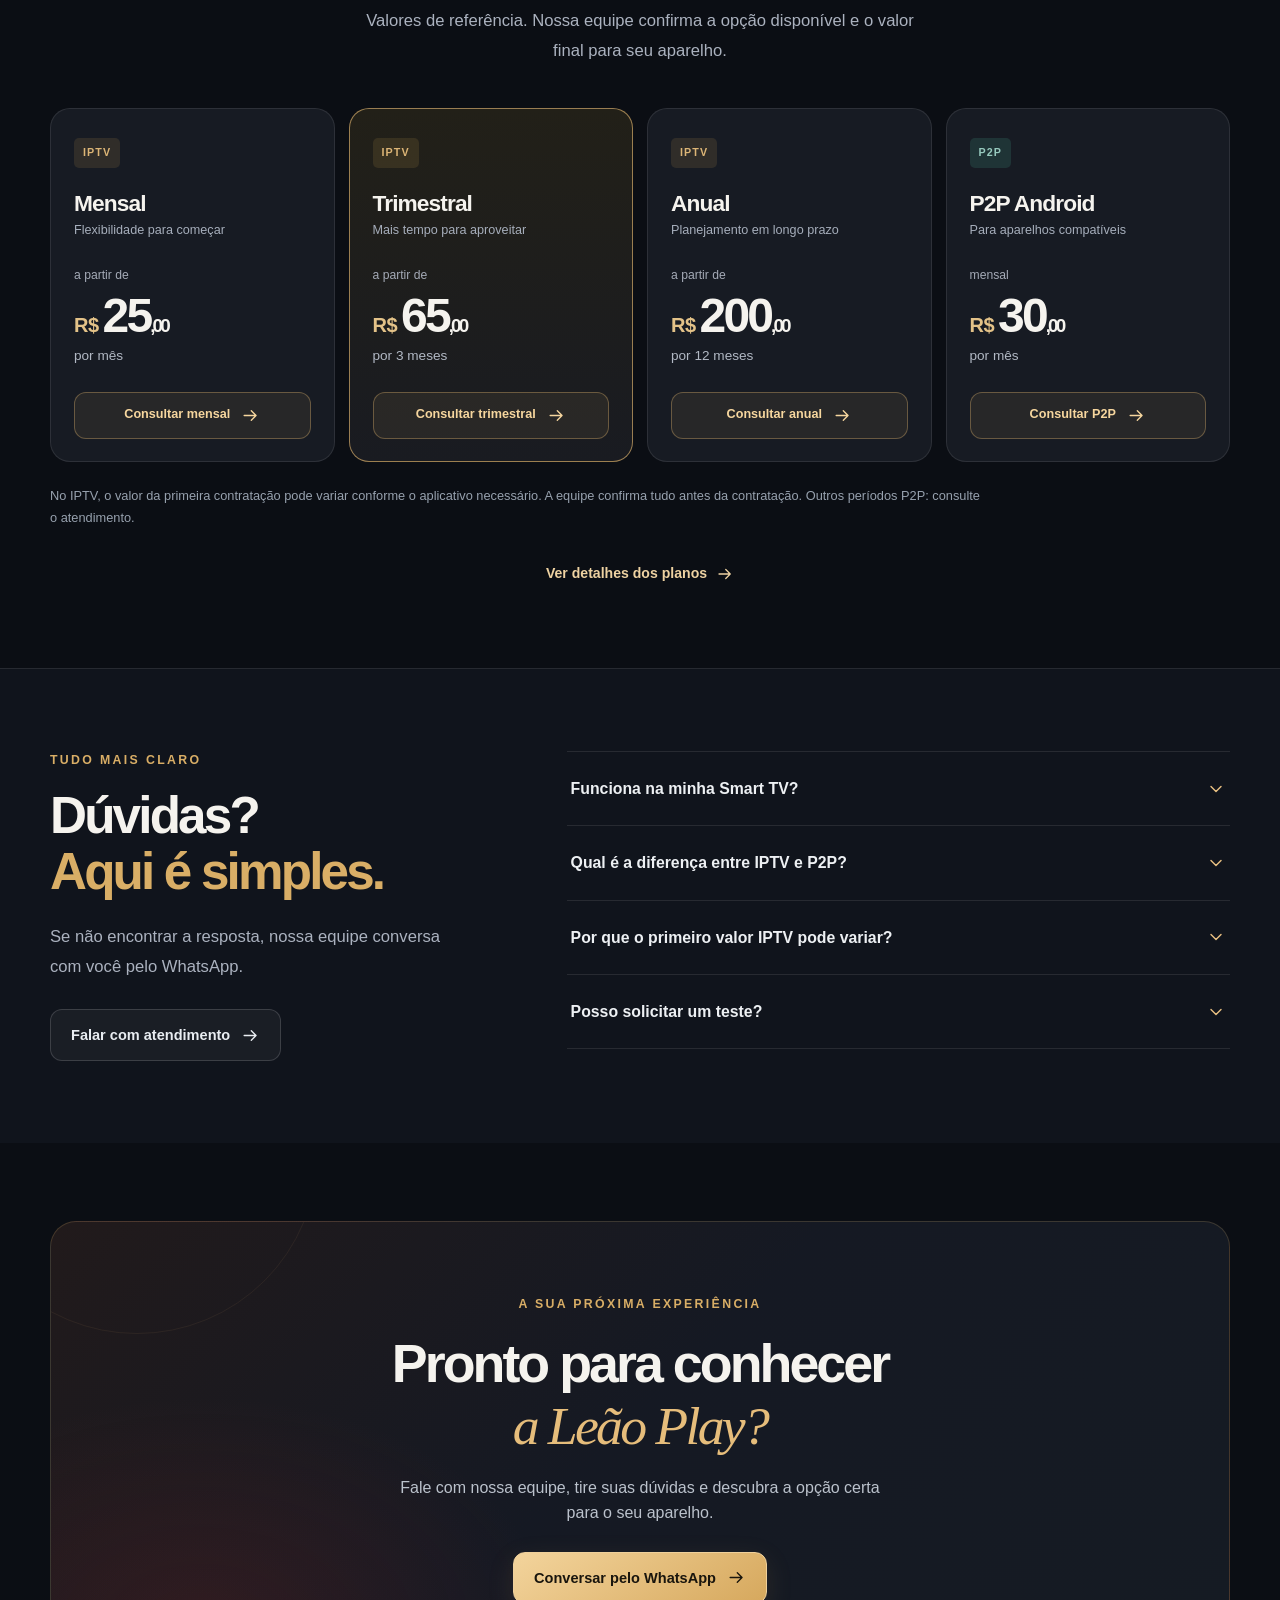
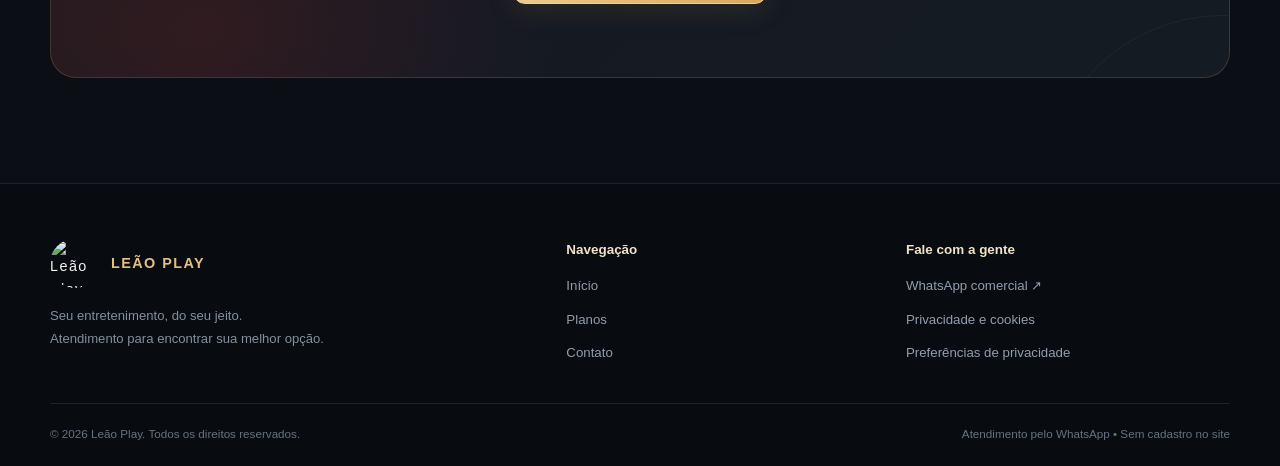
==== commit fc9a7953: "Add files via upload" ====
--- a/index.html
+++ b/index.html
@@ -9,11 +9,11 @@
 <meta property="og:type" content="website"><meta property="og:locale" content="pt_BR">
 <meta property="og:title" content="Seu entretenimento, do seu jeito | Leão Play">
 <meta property="og:description" content="Canais ao vivo, filmes e séries em aplicativos para diferentes dispositivos. Conheça planos e solicite um teste pelo WhatsApp.">
-<meta property="og:image" content="https://pub-66c586586c4546bc9e95bf4e87f64f97.r2.dev/5077958749556772186.jpg">
+<meta property="og:image" content="https://midia.leaoplay.com.br/5077958749556772186.jpg">
 <meta name="color-scheme" content="dark">
-<link rel="icon" type="image/jpeg" href="https://pub-66c586586c4546bc9e95bf4e87f64f97.r2.dev/4925006378506587712.jpg">
-<link rel="preconnect" href="https://pub-66c586586c4546bc9e95bf4e87f64f97.r2.dev" crossorigin>
-<link rel="preload" as="image" href="https://pub-66c586586c4546bc9e95bf4e87f64f97.r2.dev/5077958749556772186.jpg" fetchpriority="high">
+<link rel="icon" type="image/jpeg" href="https://midia.leaoplay.com.br/4925006378506587712.jpg">
+<link rel="preconnect" href="https://midia.leaoplay.com.br" crossorigin>
+<link rel="preload" as="image" href="https://midia.leaoplay.com.br/5077958749556772186.jpg" fetchpriority="high">
 <link rel="stylesheet" href="./styles.css">
 <script src="./app.js" defer></script>
 <style id="device-logos-v6">
@@ -37,28 +37,28 @@
 <a class="skip-link" href="#conteudo">Pular para conteúdo</a>
 <div class="site-shell">
 <header class="site-header" id="topo"><div class="container header-inner">
-<a href="./index.html" class="brand" aria-label="Leão Play — página inicial"><img src="https://pub-66c586586c4546bc9e95bf4e87f64f97.r2.dev/4925006378506587712.jpg" alt="Logotipo Leão Play" width="58" height="58"><span class="brand-name">LEÃO <span>PLAY</span><small>ENTRETENIMENTO</small></span></a>
+<a href="./index.html" class="brand" aria-label="Leão Play — página inicial"><img src="https://midia.leaoplay.com.br/4925006378506587712.jpg" alt="Logotipo Leão Play" width="58" height="58"><span class="brand-name">LEÃO <span>PLAY</span><small>ENTRETENIMENTO</small></span></a>
 <nav class="desktop-nav" aria-label="Navegação principal"><a class="nav-link is-current" href="./index.html" aria-current="page">Início</a><a class="nav-link " href="./planos.html" >Planos</a><a class="nav-link " href="./contato.html" >Contato</a></nav>
 <div class="header-actions"><a class="btn btn-outline btn-small" href="https://wa.me/5591991618878" data-wa="teste" target="_blank" rel="noopener noreferrer" >Solicitar teste <svg width="22" height="22" viewBox="0 0 24 24" fill="none" stroke="currentColor" stroke-width="1.7" stroke-linecap="round" stroke-linejoin="round" aria-hidden="true"><path d="M4 12h15m-6-6 6 6-6 6"/></svg></a><button type="button" class="menu-toggle" id="menu-toggle" aria-controls="mobile-nav" aria-expanded="false" aria-label="Abrir menu"><svg width="22" height="22" viewBox="0 0 24 24" fill="none" stroke="currentColor" stroke-width="1.7" stroke-linecap="round" stroke-linejoin="round" aria-hidden="true"><path d="M4 7h16M4 12h16M4 17h16"/></svg></button></div>
 </div><nav id="mobile-nav" class="mobile-nav" aria-label="Navegação para celular" hidden><a class="nav-link is-current" href="./index.html" aria-current="page">Início</a><a class="nav-link " href="./planos.html" >Planos</a><a class="nav-link " href="./contato.html" >Contato</a><a class="btn btn-primary mobile-cta" href="https://wa.me/5591991618878" data-wa="teste" target="_blank" rel="noopener noreferrer" >Solicitar teste <svg width="22" height="22" viewBox="0 0 24 24" fill="none" stroke="currentColor" stroke-width="1.7" stroke-linecap="round" stroke-linejoin="round" aria-hidden="true"><path d="M4 12h15m-6-6 6 6-6 6"/></svg></a></nav></header>
 <main id="conteudo">
 <section class="hero section" aria-labelledby="hero-title"><div class="container hero-grid"><div class="hero-copy"><div class="eyebrow"><span class="eyebrow-line"></span> UMA NOVA FORMA DE APROVEITAR</div><h1 id="hero-title">Seu entretenimento,<br><em>do seu jeito.</em></h1><p class="hero-description">Canais ao vivo, filmes e séries em aplicativos para diferentes dispositivos. Conheça a Leão Play e encontre a opção ideal para você.</p>
 <div class="hero-actions"><a class="btn btn-primary" href="https://wa.me/5591991618878" data-wa="teste" target="_blank" rel="noopener noreferrer" >Solicitar teste grátis <svg width="22" height="22" viewBox="0 0 24 24" fill="none" stroke="currentColor" stroke-width="1.7" stroke-linecap="round" stroke-linejoin="round" aria-hidden="true"><path d="M4 12h15m-6-6 6 6-6 6"/></svg></a><a class="btn btn-ghost" href="./planos.html">Conhecer planos <svg width="22" height="22" viewBox="0 0 24 24" fill="none" stroke="currentColor" stroke-width="1.7" stroke-linecap="round" stroke-linejoin="round" aria-hidden="true"><path d="M4 12h15m-6-6 6 6-6 6"/></svg></a></div><div class="hero-note"><svg width="22" height="22" viewBox="0 0 24 24" fill="none" stroke="currentColor" stroke-width="1.7" stroke-linecap="round" stroke-linejoin="round" aria-hidden="true"><path d="m4.5 12.5 5 5 10-11"/></svg> Atendimento direto pelo WhatsApp. Sem cadastro.</div>
-</div><div class="hero-media"><div class="media-halo"></div><div class="hero-image-wrap"><img src="https://pub-66c586586c4546bc9e95bf4e87f64f97.r2.dev/5077958749556772186.jpg" class="hero-image" alt="Sala com televisão exibindo aplicativo da Leão Play" loading="eager" fetchpriority="high" decoding="async"><div class="image-error" hidden><span>LEÃO PLAY</span><small>Seu entretenimento começa aqui.</small></div></div><div class="hero-image-caption"><span class="pulse-dot"></span> ENCONTRE A OPÇÃO IDEAL PARA SUA TELA</div></div></div></section>
-<section class="brands-section section" aria-labelledby="brands-title"><div class="container"><p class="section-kicker center">VARIEDADE PARA SUA ROTINA</p><div class="marquee" aria-label="Logotipos de plataformas de streaming"><div class="marquee-track"><div class="marquee-set"><div class="logo-tile"><img src="https://pub-66c586586c4546bc9e95bf4e87f64f97.r2.dev/carrossel/507795874955677200.jpg" alt="Logotipo de plataforma de streaming 1" loading="eager" decoding="async" fetchpriority="low" width="160" height="85"></div><div class="logo-tile"><img src="https://pub-66c586586c4546bc9e95bf4e87f64f97.r2.dev/carrossel/5077958749556772201.jpg" alt="Logotipo de plataforma de streaming 2" loading="eager" decoding="async" fetchpriority="low" width="160" height="85"></div><div class="logo-tile"><img src="https://pub-66c586586c4546bc9e95bf4e87f64f97.r2.dev/carrossel/5077958749556772202.jpg" alt="Logotipo de plataforma de streaming 3" loading="eager" decoding="async" fetchpriority="low" width="160" height="85"></div><div class="logo-tile"><img src="https://pub-66c586586c4546bc9e95bf4e87f64f97.r2.dev/carrossel/5077958749556772203.jpg" alt="Logotipo de plataforma de streaming 4" loading="eager" decoding="async" fetchpriority="low" width="160" height="85"></div><div class="logo-tile"><img src="https://pub-66c586586c4546bc9e95bf4e87f64f97.r2.dev/carrossel/5077958749556772200.jpg" alt="Logotipo de plataforma de streaming 5" loading="eager" decoding="async" fetchpriority="low" width="160" height="85"></div><div class="logo-tile"><img src="https://pub-66c586586c4546bc9e95bf4e87f64f97.r2.dev/carrossel/5077958749556772204.jpg" alt="Logotipo de plataforma de streaming 6" loading="eager" decoding="async" fetchpriority="low" width="160" height="85"></div><div class="logo-tile"><img src="https://pub-66c586586c4546bc9e95bf4e87f64f97.r2.dev/carrossel/5077958749556772206.jpg" alt="Logotipo de plataforma de streaming 7" loading="eager" decoding="async" fetchpriority="low" width="160" height="85"></div><div class="logo-tile"><img src="https://pub-66c586586c4546bc9e95bf4e87f64f97.r2.dev/carrossel/5077958749556772207.jpg" alt="Logotipo de plataforma de streaming 8" loading="eager" decoding="async" fetchpriority="low" width="160" height="85"></div><div class="logo-tile"><img src="https://pub-66c586586c4546bc9e95bf4e87f64f97.r2.dev/carrossel/5077958749556772205.jpg" alt="Logotipo de plataforma de streaming 9" loading="eager" decoding="async" fetchpriority="low" width="160" height="85"></div></div><div class="marquee-set" aria-hidden="true"><div class="logo-tile"><img src="https://pub-66c586586c4546bc9e95bf4e87f64f97.r2.dev/carrossel/507795874955677200.jpg" alt="Logotipo de plataforma de streaming 1" loading="eager" decoding="async" fetchpriority="low" width="160" height="85"></div><div class="logo-tile"><img src="https://pub-66c586586c4546bc9e95bf4e87f64f97.r2.dev/carrossel/5077958749556772201.jpg" alt="Logotipo de plataforma de streaming 2" loading="eager" decoding="async" fetchpriority="low" width="160" height="85"></div><div class="logo-tile"><img src="https://pub-66c586586c4546bc9e95bf4e87f64f97.r2.dev/carrossel/5077958749556772202.jpg" alt="Logotipo de plataforma de streaming 3" loading="eager" decoding="async" fetchpriority="low" width="160" height="85"></div><div class="logo-tile"><img src="https://pub-66c586586c4546bc9e95bf4e87f64f97.r2.dev/carrossel/5077958749556772203.jpg" alt="Logotipo de plataforma de streaming 4" loading="eager" decoding="async" fetchpriority="low" width="160" height="85"></div><div class="logo-tile"><img src="https://pub-66c586586c4546bc9e95bf4e87f64f97.r2.dev/carrossel/5077958749556772200.jpg" alt="Logotipo de plataforma de streaming 5" loading="eager" decoding="async" fetchpriority="low" width="160" height="85"></div><div class="logo-tile"><img src="https://pub-66c586586c4546bc9e95bf4e87f64f97.r2.dev/carrossel/5077958749556772204.jpg" alt="Logotipo de plataforma de streaming 6" loading="eager" decoding="async" fetchpriority="low" width="160" height="85"></div><div class="logo-tile"><img src="https://pub-66c586586c4546bc9e95bf4e87f64f97.r2.dev/carrossel/5077958749556772206.jpg" alt="Logotipo de plataforma de streaming 7" loading="eager" decoding="async" fetchpriority="low" width="160" height="85"></div><div class="logo-tile"><img src="https://pub-66c586586c4546bc9e95bf4e87f64f97.r2.dev/carrossel/5077958749556772207.jpg" alt="Logotipo de plataforma de streaming 8" loading="eager" decoding="async" fetchpriority="low" width="160" height="85"></div><div class="logo-tile"><img src="https://pub-66c586586c4546bc9e95bf4e87f64f97.r2.dev/carrossel/5077958749556772205.jpg" alt="Logotipo de plataforma de streaming 9" loading="eager" decoding="async" fetchpriority="low" width="160" height="85"></div></div></div></div><h2 id="brands-title" class="brands-title">Conteúdos das principais<br><span>plataformas de streaming</span></h2><p class="brands-disclaimer">Marcas exibidas apenas como referências de conteúdo, sem indicação de parceria oficial. Catálogo sujeito ao aplicativo e à disponibilidade.</p></div></section>
-<section class="section devices-section" id="dispositivos"><div class="container section-split"><div><p class="section-kicker">COMPATIBILIDADE</p><h2 class="section-title">Seu aparelho.<br><span>Mais possibilidades.</span></h2><p class="section-text">Há opções de aplicativos para diferentes modelos de TV, sistemas e dispositivos. Nossa equipe ajuda a verificar o que funciona no seu.</p></div><div class="device-cloud device-logos-compact" role="list" aria-label="Marcas e sistemas de dispositivos"><div class="device-compat-card" role="listitem"><span class="device-thumb-frame"><img class="device-thumb" src="https://pub-66c586586c4546bc9e95bf4e87f64f97.r2.dev/dispositivos/Imagem%20do%20ChatGPT%2015%20de%20out.%20de%202026%2C%2015_18_19-1.png" alt="Logotipo Samsung" loading="lazy" decoding="async" width="48" height="48" onerror="this.hidden=true;this.nextElementSibling.hidden=false"><span class="device-thumb-fallback" hidden>S</span></span><span class="device-name">Samsung</span></div><div class="device-compat-card" role="listitem"><span class="device-thumb-frame roku-wordmark" aria-hidden="true">Roku</span><span class="device-name">Roku TV</span></div><div class="device-compat-card" role="listitem"><span class="device-thumb-frame"><img class="device-thumb" src="https://pub-66c586586c4546bc9e95bf4e87f64f97.r2.dev/dispositivos/Imagem%20do%20ChatGPT%2015%20de%20out.%20de%202026%2C%2015_18_23-3.png" alt="Logotipo LG" loading="lazy" decoding="async" width="48" height="48" onerror="this.hidden=true;this.nextElementSibling.hidden=false"><span class="device-thumb-fallback" hidden>LG</span></span><span class="device-name">LG</span></div><div class="device-compat-card" role="listitem"><span class="device-thumb-frame"><img class="device-thumb" src="https://pub-66c586586c4546bc9e95bf4e87f64f97.r2.dev/dispositivos/Imagem%20do%20ChatGPT%2015%20de%20out.%20de%202026%2C%2015_18_26-4.png" alt="Logotipo Android TV" loading="lazy" decoding="async" width="48" height="48" onerror="this.hidden=true;this.nextElementSibling.hidden=false"><span class="device-thumb-fallback" hidden>TV</span></span><span class="device-name">Android TV</span></div><div class="device-compat-card" role="listitem"><span class="device-thumb-frame"><img class="device-thumb" src="https://pub-66c586586c4546bc9e95bf4e87f64f97.r2.dev/dispositivos/Imagem%20do%20ChatGPT%2015%20de%20out.%20de%202026%2C%2015_18_28-5.png" alt="Logotipo Google TV" loading="lazy" decoding="async" width="48" height="48" onerror="this.hidden=true;this.nextElementSibling.hidden=false"><span class="device-thumb-fallback" hidden>G</span></span><span class="device-name">Google TV</span></div><div class="device-compat-card" role="listitem"><span class="device-thumb-frame"><img class="device-thumb" src="https://pub-66c586586c4546bc9e95bf4e87f64f97.r2.dev/dispositivos/Imagem%20do%20ChatGPT%2015%20de%20out.%20de%202026%2C%2015_18_29-6.png" alt="Logotipo VIDAA" loading="lazy" decoding="async" width="48" height="48" onerror="this.hidden=true;this.nextElementSibling.hidden=false"><span class="device-thumb-fallback" hidden>V</span></span><span class="device-name">VIDAA</span></div><div class="device-compat-card" role="listitem"><span class="device-thumb-frame"><img class="device-thumb" src="https://pub-66c586586c4546bc9e95bf4e87f64f97.r2.dev/dispositivos/Imagem%20do%20ChatGPT%2015%20de%20out.%20de%202026%2C%2015_18_32-7.png" alt="Logotipo iOS" loading="lazy" decoding="async" width="48" height="48" onerror="this.hidden=true;this.nextElementSibling.hidden=false"><span class="device-thumb-fallback" hidden>iOS</span></span><span class="device-name">iOS</span></div><div class="device-compat-card" role="listitem"><span class="device-thumb-frame"><img class="device-thumb" src="https://pub-66c586586c4546bc9e95bf4e87f64f97.r2.dev/dispositivos/Imagem%20do%20ChatGPT%2015%20de%20out.%20de%202026%2C%2015_18_33-8.png" alt="Logotipo Android" loading="lazy" decoding="async" width="48" height="48" onerror="this.hidden=true;this.nextElementSibling.hidden=false"><span class="device-thumb-fallback" hidden>A</span></span><span class="device-name">Android</span></div><div class="device-compat-card" role="listitem"><span class="device-thumb-frame"><img class="device-thumb" src="https://pub-66c586586c4546bc9e95bf4e87f64f97.r2.dev/dispositivos/Imagem%20do%20ChatGPT%2015%20de%20out.%20de%202026%2C%2015_18_35-9.png" alt="Logotipo Fire TV Stick" loading="lazy" decoding="async" width="48" height="48" onerror="this.hidden=true;this.nextElementSibling.hidden=false"><span class="device-thumb-fallback" hidden>Fire</span></span><span class="device-name">Fire TV Stick</span></div><div class="device-compat-card" role="listitem"><span class="device-thumb-frame"><img class="device-thumb" src="https://pub-66c586586c4546bc9e95bf4e87f64f97.r2.dev/dispositivos/Imagem%20do%20ChatGPT%2015%20de%20out.%20de%202026%2C%2015_18_36-10.png" alt="Logotipo Windows" loading="lazy" decoding="async" width="48" height="48" onerror="this.hidden=true;this.nextElementSibling.hidden=false"><span class="device-thumb-fallback" hidden>W</span></span><span class="device-name">Windows</span></div><div class="device-last compact-device-note" role="listitem">Outros aparelhos? Consulte nossa equipe.</div></div></div></section>
+</div><div class="hero-media"><div class="media-halo"></div><div class="hero-image-wrap"><img src="https://midia.leaoplay.com.br/5077958749556772186.jpg" class="hero-image" alt="Sala com televisão exibindo aplicativo da Leão Play" loading="eager" fetchpriority="high" decoding="async"><div class="image-error" hidden><span>LEÃO PLAY</span><small>Seu entretenimento começa aqui.</small></div></div><div class="hero-image-caption"><span class="pulse-dot"></span> ENCONTRE A OPÇÃO IDEAL PARA SUA TELA</div></div></div></section>
+<section class="brands-section section" aria-labelledby="brands-title"><div class="container"><p class="section-kicker center">VARIEDADE PARA SUA ROTINA</p><div class="marquee" aria-label="Logotipos de plataformas de streaming"><div class="marquee-track"><div class="marquee-set"><div class="logo-tile"><img src="https://midia.leaoplay.com.br/carrossel/507795874955677200.jpg" alt="Logotipo de plataforma de streaming 1" loading="eager" decoding="async" fetchpriority="low" width="160" height="85"></div><div class="logo-tile"><img src="https://midia.leaoplay.com.br/carrossel/5077958749556772201.jpg" alt="Logotipo de plataforma de streaming 2" loading="eager" decoding="async" fetchpriority="low" width="160" height="85"></div><div class="logo-tile"><img src="https://midia.leaoplay.com.br/carrossel/5077958749556772202.jpg" alt="Logotipo de plataforma de streaming 3" loading="eager" decoding="async" fetchpriority="low" width="160" height="85"></div><div class="logo-tile"><img src="https://midia.leaoplay.com.br/carrossel/5077958749556772203.jpg" alt="Logotipo de plataforma de streaming 4" loading="eager" decoding="async" fetchpriority="low" width="160" height="85"></div><div class="logo-tile"><img src="https://midia.leaoplay.com.br/carrossel/5077958749556772200.jpg" alt="Logotipo de plataforma de streaming 5" loading="eager" decoding="async" fetchpriority="low" width="160" height="85"></div><div class="logo-tile"><img src="https://midia.leaoplay.com.br/carrossel/5077958749556772204.jpg" alt="Logotipo de plataforma de streaming 6" loading="eager" decoding="async" fetchpriority="low" width="160" height="85"></div><div class="logo-tile"><img src="https://midia.leaoplay.com.br/carrossel/5077958749556772206.jpg" alt="Logotipo de plataforma de streaming 7" loading="eager" decoding="async" fetchpriority="low" width="160" height="85"></div><div class="logo-tile"><img src="https://midia.leaoplay.com.br/carrossel/5077958749556772207.jpg" alt="Logotipo de plataforma de streaming 8" loading="eager" decoding="async" fetchpriority="low" width="160" height="85"></div><div class="logo-tile"><img src="https://midia.leaoplay.com.br/carrossel/5077958749556772205.jpg" alt="Logotipo de plataforma de streaming 9" loading="eager" decoding="async" fetchpriority="low" width="160" height="85"></div></div><div class="marquee-set" aria-hidden="true"><div class="logo-tile"><img src="https://midia.leaoplay.com.br/carrossel/507795874955677200.jpg" alt="Logotipo de plataforma de streaming 1" loading="eager" decoding="async" fetchpriority="low" width="160" height="85"></div><div class="logo-tile"><img src="https://midia.leaoplay.com.br/carrossel/5077958749556772201.jpg" alt="Logotipo de plataforma de streaming 2" loading="eager" decoding="async" fetchpriority="low" width="160" height="85"></div><div class="logo-tile"><img src="https://midia.leaoplay.com.br/carrossel/5077958749556772202.jpg" alt="Logotipo de plataforma de streaming 3" loading="eager" decoding="async" fetchpriority="low" width="160" height="85"></div><div class="logo-tile"><img src="https://midia.leaoplay.com.br/carrossel/5077958749556772203.jpg" alt="Logotipo de plataforma de streaming 4" loading="eager" decoding="async" fetchpriority="low" width="160" height="85"></div><div class="logo-tile"><img src="https://midia.leaoplay.com.br/carrossel/5077958749556772200.jpg" alt="Logotipo de plataforma de streaming 5" loading="eager" decoding="async" fetchpriority="low" width="160" height="85"></div><div class="logo-tile"><img src="https://midia.leaoplay.com.br/carrossel/5077958749556772204.jpg" alt="Logotipo de plataforma de streaming 6" loading="eager" decoding="async" fetchpriority="low" width="160" height="85"></div><div class="logo-tile"><img src="https://midia.leaoplay.com.br/carrossel/5077958749556772206.jpg" alt="Logotipo de plataforma de streaming 7" loading="eager" decoding="async" fetchpriority="low" width="160" height="85"></div><div class="logo-tile"><img src="https://midia.leaoplay.com.br/carrossel/5077958749556772207.jpg" alt="Logotipo de plataforma de streaming 8" loading="eager" decoding="async" fetchpriority="low" width="160" height="85"></div><div class="logo-tile"><img src="https://midia.leaoplay.com.br/carrossel/5077958749556772205.jpg" alt="Logotipo de plataforma de streaming 9" loading="eager" decoding="async" fetchpriority="low" width="160" height="85"></div></div></div></div><h2 id="brands-title" class="brands-title">Conteúdos das principais<br><span>plataformas de streaming</span></h2><p class="brands-disclaimer">Marcas exibidas apenas como referências de conteúdo, sem indicação de parceria oficial. Catálogo sujeito ao aplicativo e à disponibilidade.</p></div></section>
+<section class="section devices-section" id="dispositivos"><div class="container section-split"><div><p class="section-kicker">COMPATIBILIDADE</p><h2 class="section-title">Seu aparelho.<br><span>Mais possibilidades.</span></h2><p class="section-text">Há opções de aplicativos para diferentes modelos de TV, sistemas e dispositivos. Nossa equipe ajuda a verificar o que funciona no seu.</p></div><div class="device-cloud device-logos-compact" role="list" aria-label="Marcas e sistemas de dispositivos"><div class="device-compat-card" role="listitem"><span class="device-thumb-frame"><img class="device-thumb" src="https://midia.leaoplay.com.br/dispositivos/Imagem%20do%20ChatGPT%2015%20de%20out.%20de%202026%2C%2015_18_19-1.png" alt="Logotipo Samsung" loading="lazy" decoding="async" width="48" height="48" onerror="this.hidden=true;this.nextElementSibling.hidden=false"><span class="device-thumb-fallback" hidden>S</span></span><span class="device-name">Samsung</span></div><div class="device-compat-card" role="listitem"><span class="device-thumb-frame roku-wordmark" aria-hidden="true">Roku</span><span class="device-name">Roku TV</span></div><div class="device-compat-card" role="listitem"><span class="device-thumb-frame"><img class="device-thumb" src="https://midia.leaoplay.com.br/dispositivos/Imagem%20do%20ChatGPT%2015%20de%20out.%20de%202026%2C%2015_18_23-3.png" alt="Logotipo LG" loading="lazy" decoding="async" width="48" height="48" onerror="this.hidden=true;this.nextElementSibling.hidden=false"><span class="device-thumb-fallback" hidden>LG</span></span><span class="device-name">LG</span></div><div class="device-compat-card" role="listitem"><span class="device-thumb-frame"><img class="device-thumb" src="https://midia.leaoplay.com.br/dispositivos/Imagem%20do%20ChatGPT%2015%20de%20out.%20de%202026%2C%2015_18_26-4.png" alt="Logotipo Android TV" loading="lazy" decoding="async" width="48" height="48" onerror="this.hidden=true;this.nextElementSibling.hidden=false"><span class="device-thumb-fallback" hidden>TV</span></span><span class="device-name">Android TV</span></div><div class="device-compat-card" role="listitem"><span class="device-thumb-frame"><img class="device-thumb" src="https://midia.leaoplay.com.br/dispositivos/Imagem%20do%20ChatGPT%2015%20de%20out.%20de%202026%2C%2015_18_28-5.png" alt="Logotipo Google TV" loading="lazy" decoding="async" width="48" height="48" onerror="this.hidden=true;this.nextElementSibling.hidden=false"><span class="device-thumb-fallback" hidden>G</span></span><span class="device-name">Google TV</span></div><div class="device-compat-card" role="listitem"><span class="device-thumb-frame"><img class="device-thumb" src="https://midia.leaoplay.com.br/dispositivos/Imagem%20do%20ChatGPT%2015%20de%20out.%20de%202026%2C%2015_18_29-6.png" alt="Logotipo VIDAA" loading="lazy" decoding="async" width="48" height="48" onerror="this.hidden=true;this.nextElementSibling.hidden=false"><span class="device-thumb-fallback" hidden>V</span></span><span class="device-name">VIDAA</span></div><div class="device-compat-card" role="listitem"><span class="device-thumb-frame"><img class="device-thumb" src="https://midia.leaoplay.com.br/dispositivos/Imagem%20do%20ChatGPT%2015%20de%20out.%20de%202026%2C%2015_18_32-7.png" alt="Logotipo iOS" loading="lazy" decoding="async" width="48" height="48" onerror="this.hidden=true;this.nextElementSibling.hidden=false"><span class="device-thumb-fallback" hidden>iOS</span></span><span class="device-name">iOS</span></div><div class="device-compat-card" role="listitem"><span class="device-thumb-frame"><img class="device-thumb" src="https://midia.leaoplay.com.br/dispositivos/Imagem%20do%20ChatGPT%2015%20de%20out.%20de%202026%2C%2015_18_33-8.png" alt="Logotipo Android" loading="lazy" decoding="async" width="48" height="48" onerror="this.hidden=true;this.nextElementSibling.hidden=false"><span class="device-thumb-fallback" hidden>A</span></span><span class="device-name">Android</span></div><div class="device-compat-card" role="listitem"><span class="device-thumb-frame"><img class="device-thumb" src="https://midia.leaoplay.com.br/dispositivos/Imagem%20do%20ChatGPT%2015%20de%20out.%20de%202026%2C%2015_18_35-9.png" alt="Logotipo Fire TV Stick" loading="lazy" decoding="async" width="48" height="48" onerror="this.hidden=true;this.nextElementSibling.hidden=false"><span class="device-thumb-fallback" hidden>Fire</span></span><span class="device-name">Fire TV Stick</span></div><div class="device-compat-card" role="listitem"><span class="device-thumb-frame"><img class="device-thumb" src="https://midia.leaoplay.com.br/dispositivos/Imagem%20do%20ChatGPT%2015%20de%20out.%20de%202026%2C%2015_18_36-10.png" alt="Logotipo Windows" loading="lazy" decoding="async" width="48" height="48" onerror="this.hidden=true;this.nextElementSibling.hidden=false"><span class="device-thumb-fallback" hidden>W</span></span><span class="device-name">Windows</span></div><div class="device-last compact-device-note" role="listitem">Outros aparelhos? Consulte nossa equipe.</div></div></div></section>
 <section class="section benefits-section"><div class="container"><div class="section-heading"><p class="section-kicker">POR QUE LEÃO PLAY</p><h2 class="section-title">Mais simples para você.<br><span>Do começo ao play.</span></h2></div><div class="benefit-grid"><article class="benefit-card"><span class="benefit-icon"><svg width="22" height="22" viewBox="0 0 24 24" fill="none" stroke="currentColor" stroke-width="1.7" stroke-linecap="round" stroke-linejoin="round" aria-hidden="true"><rect x="3" y="4" width="18" height="16" rx="2"/><path d="M7 4v16m10-16v16M3 9h4m-4 6h4m10-6h4m-4 6h4"/></svg></span><h3>Opções de entretenimento</h3><p>Canais, filmes e séries organizados conforme a opção disponível.</p></article><article class="benefit-card"><span class="benefit-icon"><svg width="22" height="22" viewBox="0 0 24 24" fill="none" stroke="currentColor" stroke-width="1.7" stroke-linecap="round" stroke-linejoin="round" aria-hidden="true"><rect x="3" y="4" width="18" height="14" rx="2"/><path d="M8 22h8m-4-4v4"/></svg></span><h3>Para diferentes telas</h3><p>Alternativas de aplicativos de acordo com a compatibilidade do aparelho.</p></article><article class="benefit-card"><span class="benefit-icon"><svg width="22" height="22" viewBox="0 0 24 24" fill="none" stroke="currentColor" stroke-width="1.7" stroke-linecap="round" stroke-linejoin="round" aria-hidden="true"><path d="M3 14v-3a9 9 0 0 1 18 0v3M3 14v5h4v-6H3Zm14-1v6h4v-5h-4Z"/></svg></span><h3>Atendimento próximo</h3><p>Orientação personalizada para escolher o serviço e começar.</p></article></div></div></section>
 <section class="section video-section" id="demonstracao"><div class="container video-grid"><div class="video-copy"><p class="section-kicker">VEJA POR DENTRO</p><h2 class="section-title">Da sua curiosidade<br><span>para sua tela.</span></h2><p class="section-text">Conheça a navegação por canais, filmes e séries em um dos aplicativos disponíveis na Leão Play.</p><div class="video-facts"><span><svg width="22" height="22" viewBox="0 0 24 24" fill="none" stroke="currentColor" stroke-width="1.7" stroke-linecap="round" stroke-linejoin="round" aria-hidden="true"><path d="M9 6.8 17 12l-8 5.2V6.8Z"/></svg> Demonstração real</span><span><svg width="22" height="22" viewBox="0 0 24 24" fill="none" stroke="currentColor" stroke-width="1.7" stroke-linecap="round" stroke-linejoin="round" aria-hidden="true"><circle cx="12" cy="12" r="9"/><path d="M12 7v5l4 2"/></svg> Cerca de 55 segundos</span></div></div><div class="video-panel"><div class="video-panel-bar"><span><i></i><i></i><i></i></span><strong>DEMONSTRAÇÃO LEÃO PLAY</strong><span class="live-tag">PLAY</span></div><div class="video-frame" id="video-frame" data-video="wuzB7MB8KTY"><div class="video-poster"><span class="video-poster-word">LEÃO <b>PLAY</b></span><span class="video-poster-sub">Conheça o aplicativo em ação</span><button class="video-launch" type="button" id="video-launch" aria-label="Reproduzir demonstração do aplicativo"><svg width="22" height="22" viewBox="0 0 24 24" fill="none" stroke="currentColor" stroke-width="1.7" stroke-linecap="round" stroke-linejoin="round" aria-hidden="true"><path d="M9 6.8 17 12l-8 5.2V6.8Z"/></svg></button></div></div><div class="video-bottom"><span>Exemplo de aplicativo disponível na Leão Play.</span><a href="https://www.youtube.com/watch?v=wuzB7MB8KTY" target="_blank" rel="noopener noreferrer">Ver no YouTube ↗</a></div><a class="btn btn-primary video-cta" href="https://wa.me/5591991618878" data-wa="video" target="_blank" rel="noopener noreferrer" >Quero experimentar <svg width="22" height="22" viewBox="0 0 24 24" fill="none" stroke="currentColor" stroke-width="1.7" stroke-linecap="round" stroke-linejoin="round" aria-hidden="true"><path d="M4 12h15m-6-6 6 6-6 6"/></svg></a></div></div></section>
 <section class="section plans-section" id="planos"><div class="container"><div class="section-heading center"><p class="section-kicker">PLANOS LEÃO PLAY</p><h2 class="section-title">Escolha o seu ritmo.<br><span>A gente cuida do resto.</span></h2><p class="section-text">Valores de referência. Nossa equipe confirma a opção disponível e o valor final para seu aparelho.</p></div><div class="plans-grid">
 <article class="plan-card"><span class="plan-tag">IPTV</span><h3>Mensal</h3><p class="plan-period">Flexibilidade para começar</p><p class="plan-start">a partir de</p><p class="plan-price"><span>R$</span>25<small>,00</small></p><p class="plan-suffix">por mês</p><a class="btn btn-plan" href="https://wa.me/5591991618878" data-wa="mensal" target="_blank" rel="noopener noreferrer" >Consultar mensal <svg width="22" height="22" viewBox="0 0 24 24" fill="none" stroke="currentColor" stroke-width="1.7" stroke-linecap="round" stroke-linejoin="round" aria-hidden="true"><path d="M4 12h15m-6-6 6 6-6 6"/></svg></a></article>
-<article class="plan-card highlighted"><span class="plan-tag">IPTV</span><h3>Trimestral</h3><p class="plan-period">Mais tempo para aproveitar</p><p class="plan-start">a partir de</p><p class="plan-price"><span>R$</span>75<small>,00</small></p><p class="plan-suffix">por 3 meses</p><a class="btn btn-plan" href="https://wa.me/5591991618878" data-wa="trimestral" target="_blank" rel="noopener noreferrer" >Consultar trimestral <svg width="22" height="22" viewBox="0 0 24 24" fill="none" stroke="currentColor" stroke-width="1.7" stroke-linecap="round" stroke-linejoin="round" aria-hidden="true"><path d="M4 12h15m-6-6 6 6-6 6"/></svg></a></article>
+<article class="plan-card highlighted"><span class="plan-tag">IPTV</span><h3>Trimestral</h3><p class="plan-period">Mais tempo para aproveitar</p><p class="plan-start">a partir de</p><p class="plan-price"><span>R$</span>65<small>,00</small></p><p class="plan-suffix">por 3 meses</p><a class="btn btn-plan" href="https://wa.me/5591991618878" data-wa="trimestral" target="_blank" rel="noopener noreferrer" >Consultar trimestral <svg width="22" height="22" viewBox="0 0 24 24" fill="none" stroke="currentColor" stroke-width="1.7" stroke-linecap="round" stroke-linejoin="round" aria-hidden="true"><path d="M4 12h15m-6-6 6 6-6 6"/></svg></a></article>
 <article class="plan-card"><span class="plan-tag">IPTV</span><h3>Anual</h3><p class="plan-period">Planejamento em longo prazo</p><p class="plan-start">a partir de</p><p class="plan-price"><span>R$</span>200<small>,00</small></p><p class="plan-suffix">por 12 meses</p><a class="btn btn-plan" href="https://wa.me/5591991618878" data-wa="anual" target="_blank" rel="noopener noreferrer" >Consultar anual <svg width="22" height="22" viewBox="0 0 24 24" fill="none" stroke="currentColor" stroke-width="1.7" stroke-linecap="round" stroke-linejoin="round" aria-hidden="true"><path d="M4 12h15m-6-6 6 6-6 6"/></svg></a></article>
 <article class="plan-card"><span class="plan-tag p2p-tag">P2P</span><h3>P2P Android</h3><p class="plan-period">Para aparelhos compatíveis</p><p class="plan-start">mensal</p><p class="plan-price"><span>R$</span>30<small>,00</small></p><p class="plan-suffix">por mês</p><a class="btn btn-plan" href="https://wa.me/5591991618878" data-wa="p2p" target="_blank" rel="noopener noreferrer" >Consultar P2P <svg width="22" height="22" viewBox="0 0 24 24" fill="none" stroke="currentColor" stroke-width="1.7" stroke-linecap="round" stroke-linejoin="round" aria-hidden="true"><path d="M4 12h15m-6-6 6 6-6 6"/></svg></a></article>
 </div><p class="price-note">No IPTV, o valor da primeira contratação pode variar conforme o aplicativo necessário. A equipe confirma tudo antes da contratação. Outros períodos P2P: consulte o atendimento.</p><div class="section-link"><a href="./planos.html">Ver detalhes dos planos <svg width="22" height="22" viewBox="0 0 24 24" fill="none" stroke="currentColor" stroke-width="1.7" stroke-linecap="round" stroke-linejoin="round" aria-hidden="true"><path d="M4 12h15m-6-6 6 6-6 6"/></svg></a></div></div></section>
 <section class="section faq-section" id="duvidas"><div class="container faq-grid"><div><p class="section-kicker">TUDO MAIS CLARO</p><h2 class="section-title">Dúvidas?<br><span>Aqui é simples.</span></h2><p class="section-text">Se não encontrar a resposta, nossa equipe conversa com você pelo WhatsApp.</p><a class="btn btn-ghost" href="https://wa.me/5591991618878" data-wa="geral" target="_blank" rel="noopener noreferrer" >Falar com atendimento <svg width="22" height="22" viewBox="0 0 24 24" fill="none" stroke="currentColor" stroke-width="1.7" stroke-linecap="round" stroke-linejoin="round" aria-hidden="true"><path d="M4 12h15m-6-6 6 6-6 6"/></svg></a></div><div class="faq-list"><details><summary>Funciona na minha Smart TV? <svg width="22" height="22" viewBox="0 0 24 24" fill="none" stroke="currentColor" stroke-width="1.7" stroke-linecap="round" stroke-linejoin="round" aria-hidden="true"><path d="m6 9 6 6 6-6"/></svg></summary><p>Há opções para diferentes aparelhos. A compatibilidade depende do modelo e do aplicativo, e é confirmada no atendimento.</p></details><details><summary>Qual é a diferença entre IPTV e P2P? <svg width="22" height="22" viewBox="0 0 24 24" fill="none" stroke="currentColor" stroke-width="1.7" stroke-linecap="round" stroke-linejoin="round" aria-hidden="true"><path d="m6 9 6 6 6-6"/></svg></summary><p>São modalidades de distribuição de conteúdo. Na Leão Play, o P2P é oferecido para dispositivos Android compatíveis; a equipe pode orientar sobre as opções.</p></details><details><summary>Por que o primeiro valor IPTV pode variar? <svg width="22" height="22" viewBox="0 0 24 24" fill="none" stroke="currentColor" stroke-width="1.7" stroke-linecap="round" stroke-linejoin="round" aria-hidden="true"><path d="m6 9 6 6 6-6"/></svg></summary><p>Alguns aplicativos exigem ativação inicial. Quando aplicável, esse custo já é considerado no valor final do pacote informado pela equipe.</p></details><details><summary>Posso solicitar um teste? <svg width="22" height="22" viewBox="0 0 24 24" fill="none" stroke="currentColor" stroke-width="1.7" stroke-linecap="round" stroke-linejoin="round" aria-hidden="true"><path d="m6 9 6 6 6-6"/></svg></summary><p>Sim, entre em contato pelo WhatsApp para consultar a disponibilidade e as condições de teste.</p></details></div></div></section>
 <section class="closing-section section"><div class="container"><div class="closing-box"><div class="closing-decoration"></div><p class="section-kicker">A SUA PRÓXIMA EXPERIÊNCIA</p><h2>Pronto para conhecer<br><em>a Leão Play?</em></h2><p>Fale com nossa equipe, tire suas dúvidas e descubra a opção certa para o seu aparelho.</p><a class="btn btn-primary" href="https://wa.me/5591991618878" data-wa="geral" target="_blank" rel="noopener noreferrer" >Conversar pelo WhatsApp <svg width="22" height="22" viewBox="0 0 24 24" fill="none" stroke="currentColor" stroke-width="1.7" stroke-linecap="round" stroke-linejoin="round" aria-hidden="true"><path d="M4 12h15m-6-6 6 6-6 6"/></svg></a></div></div></section>
 </main><footer class="site-footer"><div class="container footer-grid">
-<div><a class="footer-brand" href="./index.html"><img src="https://pub-66c586586c4546bc9e95bf4e87f64f97.r2.dev/4925006378506587712.jpg" alt="Leão Play" width="49" height="49"><strong>LEÃO PLAY</strong></a><p>Seu entretenimento, do seu jeito.<br>Atendimento para encontrar sua melhor opção.</p></div>
+<div><a class="footer-brand" href="./index.html"><img src="https://midia.leaoplay.com.br/4925006378506587712.jpg" alt="Leão Play" width="49" height="49"><strong>LEÃO PLAY</strong></a><p>Seu entretenimento, do seu jeito.<br>Atendimento para encontrar sua melhor opção.</p></div>
 <div><span class="footer-heading">Navegação</span><a href="./index.html">Início</a><a href="./planos.html">Planos</a><a href="./contato.html">Contato</a></div>
 <div><span class="footer-heading">Fale com a gente</span><a href="https://wa.me/5591991618878" data-wa="geral" target="_blank" rel="noopener noreferrer">WhatsApp comercial ↗</a><a href="./privacidade.html">Privacidade e cookies</a><a href="./privacidade.html#preferencias">Preferências de privacidade</a></div>
 </div><div class="container footer-bottom"><span>© <span id="year">2026</span> Leão Play. Todos os direitos reservados.</span><span>Atendimento pelo WhatsApp • Sem cadastro no site</span></div></footer>
--- a/styles.css
+++ b/styles.css
@@ -49,31 +49,3 @@
 .plan-price>span{font-size:1.12rem}
 .plan-price small{font-size:.95rem}.plan-start{margin-top:14px}.plan-suffix{margin-bottom:15px}.btn-plan{min-height:49px}.faq-list summary{font-size:.86rem;padding:18px 2px}.faq-grid .btn{margin-top:20px}.closing-section{padding:42px 0 63px}.closing-box{padding:43px 18px}.closing-box h2{font-size:2.1rem}.closing-box .btn{width:100%;white-space:normal}.footer-grid{grid-template-columns:1fr;gap:27px}.footer-grid>div:last-child{grid-column:auto}.footer-bottom{flex-direction:column;gap:3px;font-size:.7rem}.site-footer{padding-top:43px}.inner-hero{padding:57px 0 50px}.inner-title{font-size:2.7rem}.inner-hero p:not(.section-kicker){font-size:.92rem}.p2p-panel{flex-direction:column;align-items:stretch;padding:26px 23px}.p2p-panel-action{align-items:stretch}.p2p-panel-action .btn{width:100%}.multi-note{align-items:flex-start}.contact-feature,.contact-options{padding:28px 22px;border-radius:17px}.contact-feature .btn{width:100%}.policy h2{font-size:1.15rem}.policy p{font-size:.88rem}}
 @media(prefers-reduced-motion:reduce){html{scroll-behavior:auto}.marquee-track{animation:none!important}.btn,.benefit-card,.menu-toggle,.faq-list summary svg{transition:none!important}} 
-
-
-/* Dispositivos - logos profissionais */
-.devices-split{align-items:start}
-.devices-panel{display:flex;flex-direction:column;gap:18px}
-.device-logos-grid{display:grid;grid-template-columns:repeat(3,minmax(0,1fr));gap:14px}
-.device-logo-card{position:relative;display:flex;align-items:center;justify-content:center;min-height:112px;padding:14px;border-radius:16px;border:1px solid rgba(255,255,255,.075);background:linear-gradient(180deg,rgba(255,255,255,.045),rgba(255,255,255,.025));box-shadow:0 18px 50px rgba(0,0,0,.26),inset 0 1px 0 rgba(255,255,255,.04);overflow:hidden;transition:transform .22s ease,border-color .22s ease,box-shadow .22s ease}
-.device-logo-card::before{content:"";position:absolute;inset:0;background:radial-gradient(circle at top left,rgba(215,176,104,.12),transparent 45%),linear-gradient(135deg,rgba(255,255,255,.03),transparent 50%);pointer-events:none}
-.device-logo-card:hover{transform:translateY(-2px);border-color:rgba(215,176,104,.28);box-shadow:0 20px 54px rgba(0,0,0,.3),0 0 0 1px rgba(215,176,104,.08) inset}
-.device-logo-card img{display:block;max-width:100%;width:100%;height:auto;object-fit:contain;filter:saturate(1.03)}
-.device-logo-fallback{display:none;font-size:.9rem;font-weight:700;letter-spacing:.04em;text-transform:uppercase;color:#f1f3f5;text-align:center}
-.device-logo-card.fallback img{display:none}
-.device-logo-card.fallback .device-logo-fallback{display:block}
-.device-panel-note{padding:16px 18px;border-radius:14px;border:1px dashed rgba(255,255,255,.1);background:rgba(255,255,255,.015);color:#aeb7c3;font-size:.85rem;line-height:1.7}
-
-@media(max-width:1100px){
-  .device-logos-grid{grid-template-columns:repeat(2,minmax(0,1fr))}
-}
-
-@media(max-width:800px){
-  .devices-panel{gap:16px}
-}
-
-@media(max-width:540px){
-  .device-logos-grid{grid-template-columns:repeat(2,minmax(0,1fr));gap:10px}
-  .device-logo-card{min-height:86px;padding:10px;border-radius:14px}
-  .device-panel-note{font-size:.78rem;padding:14px 15px;line-height:1.65}
-}
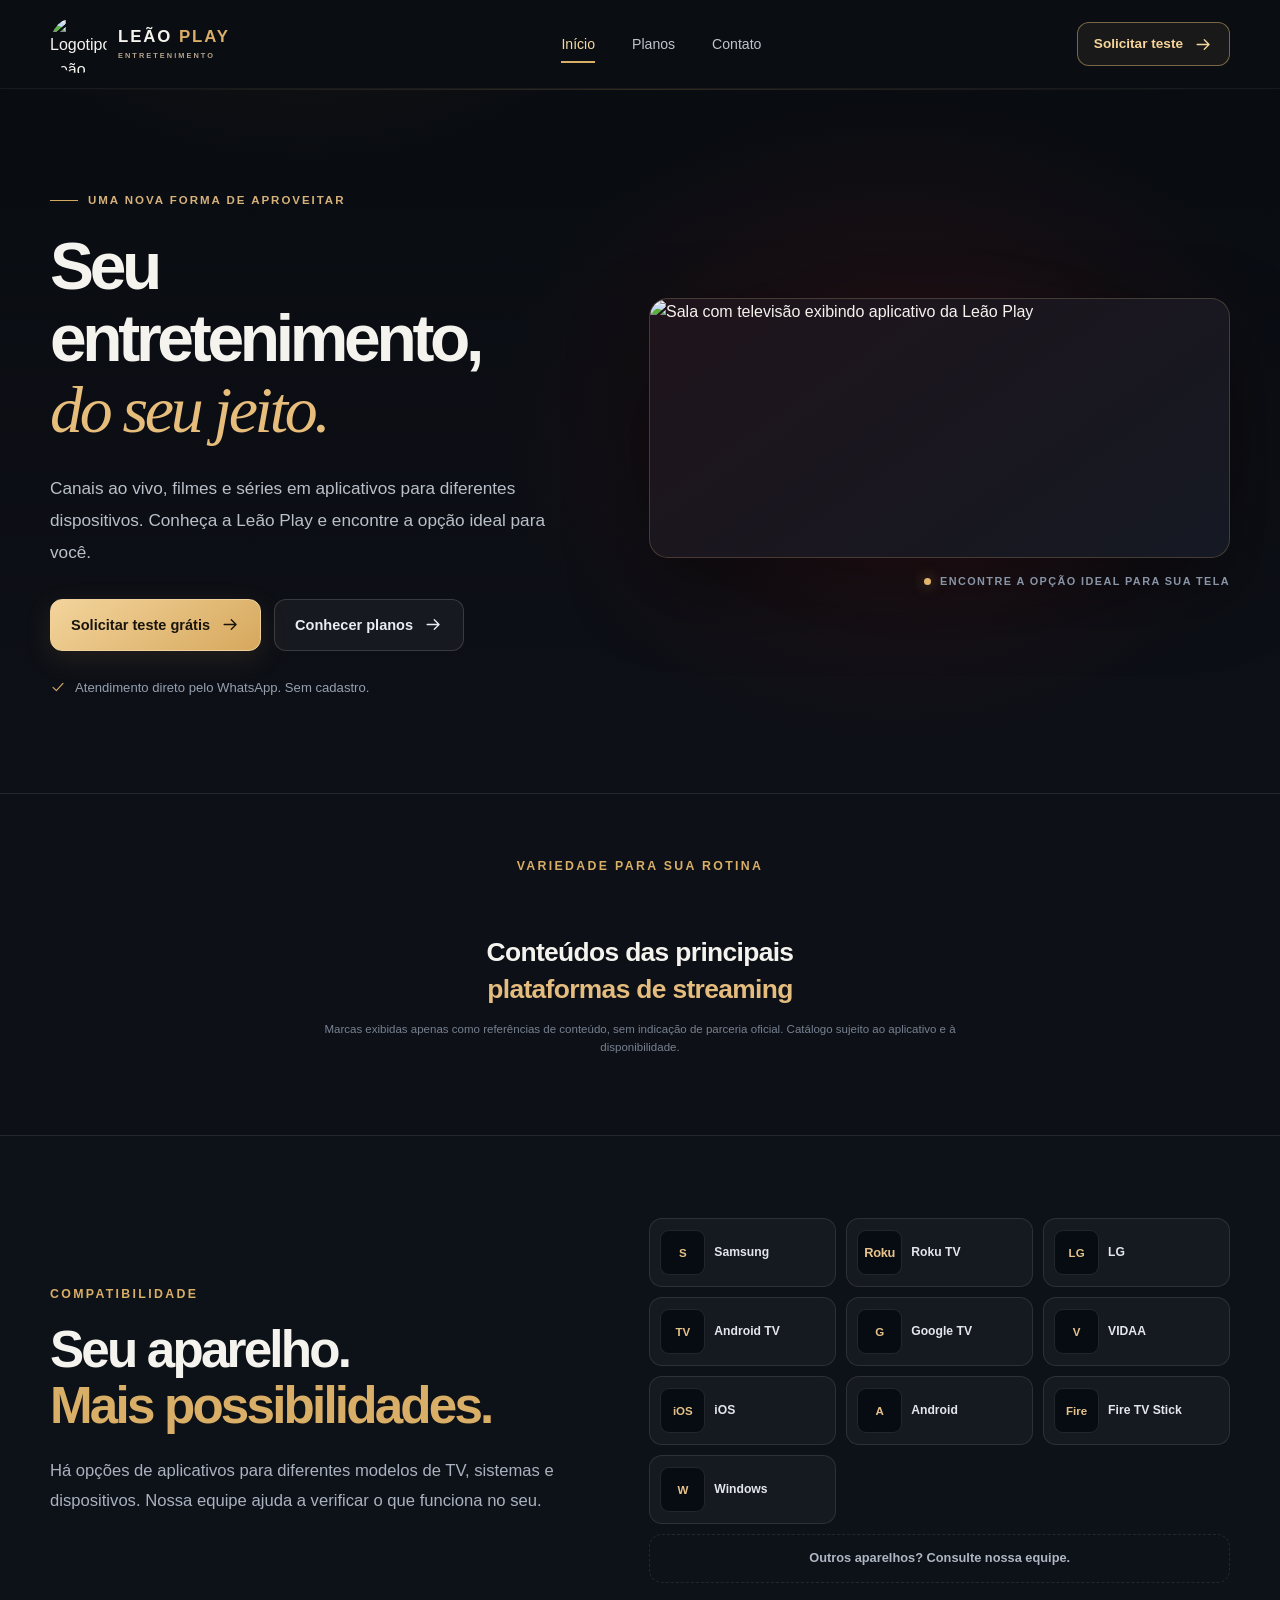
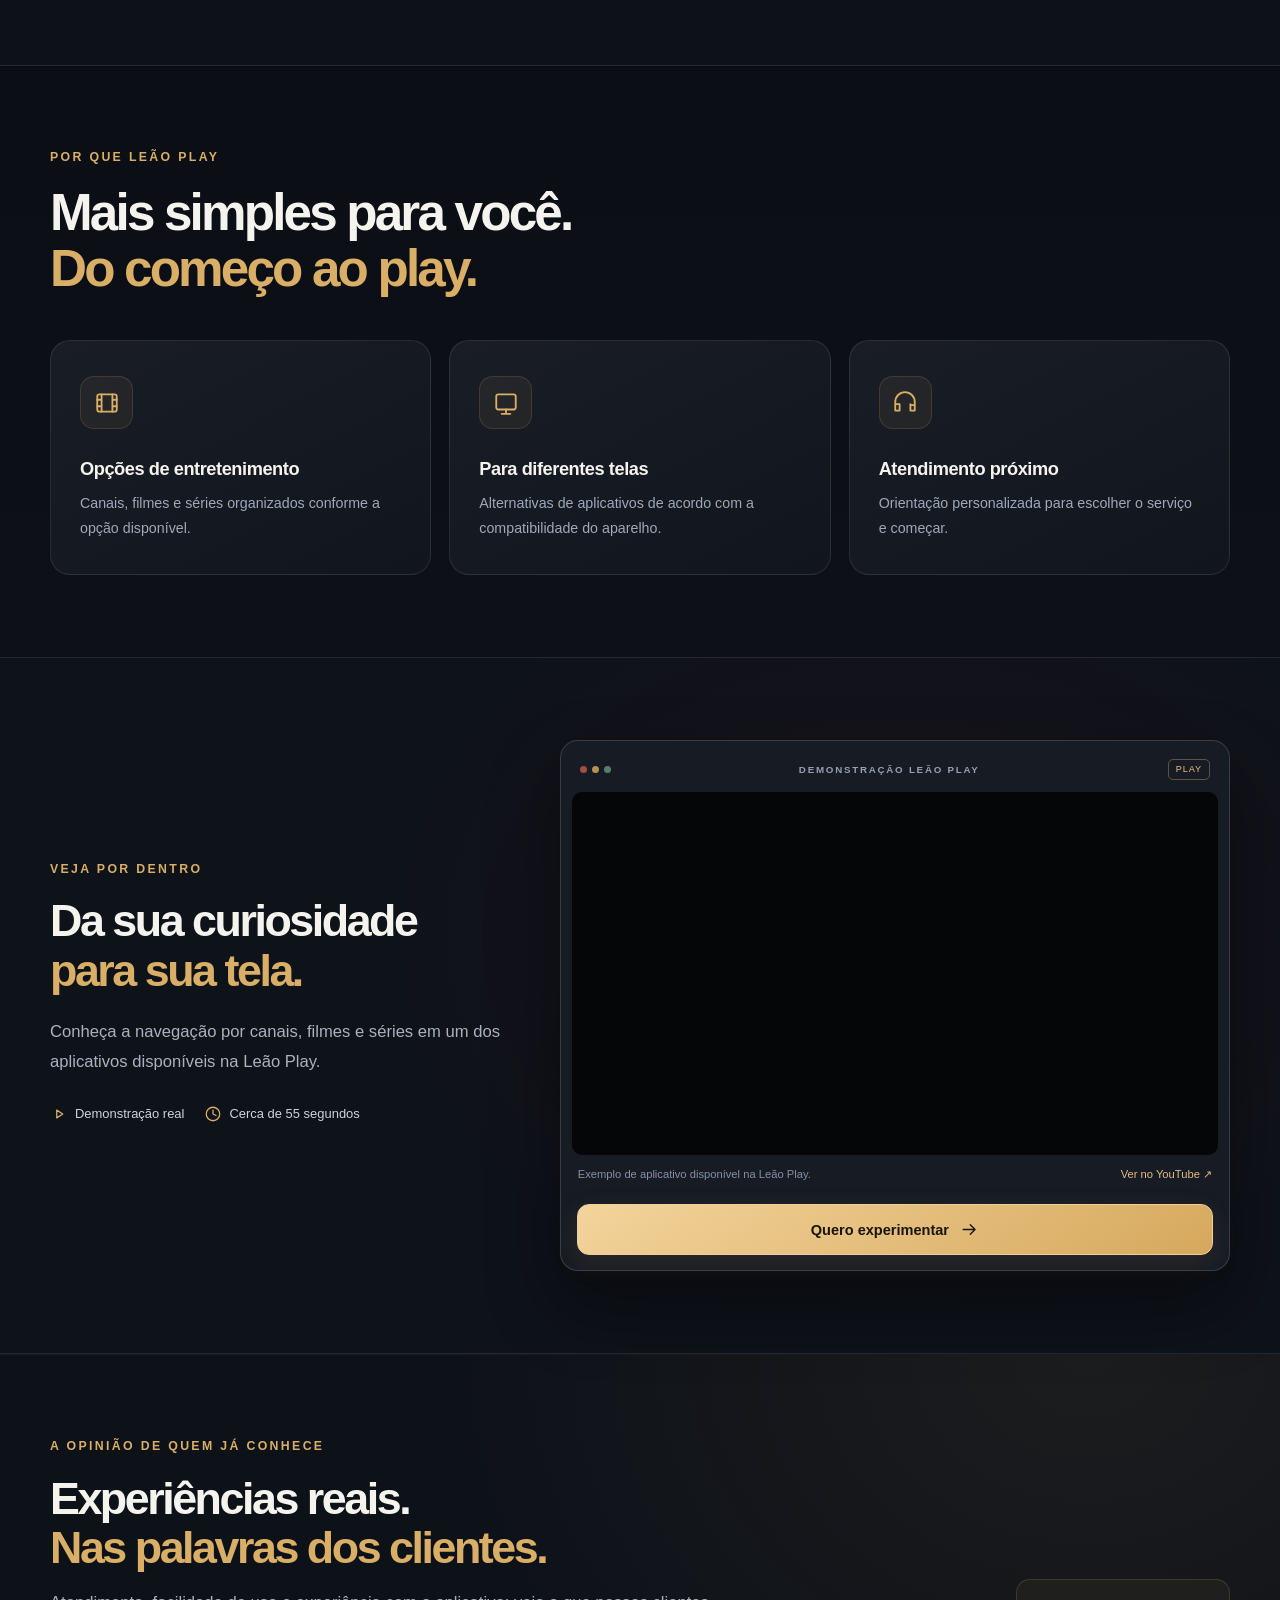
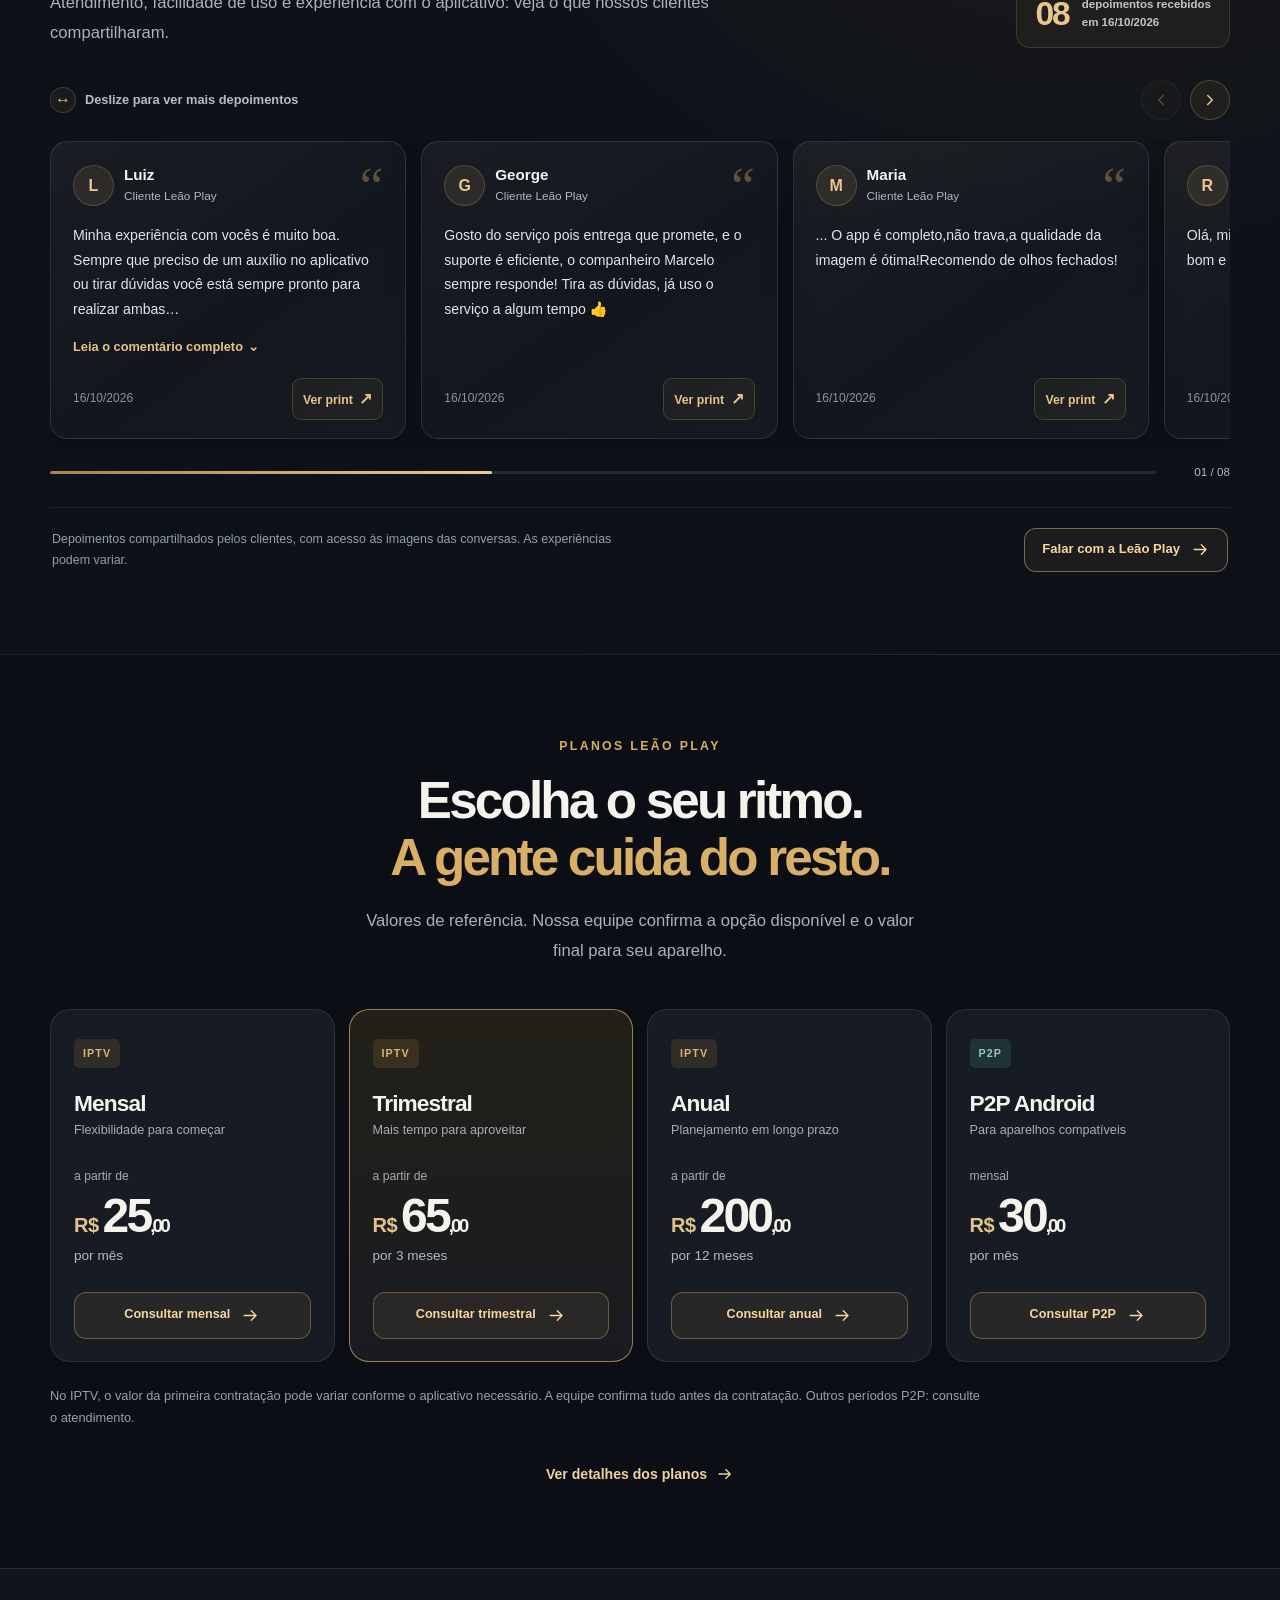
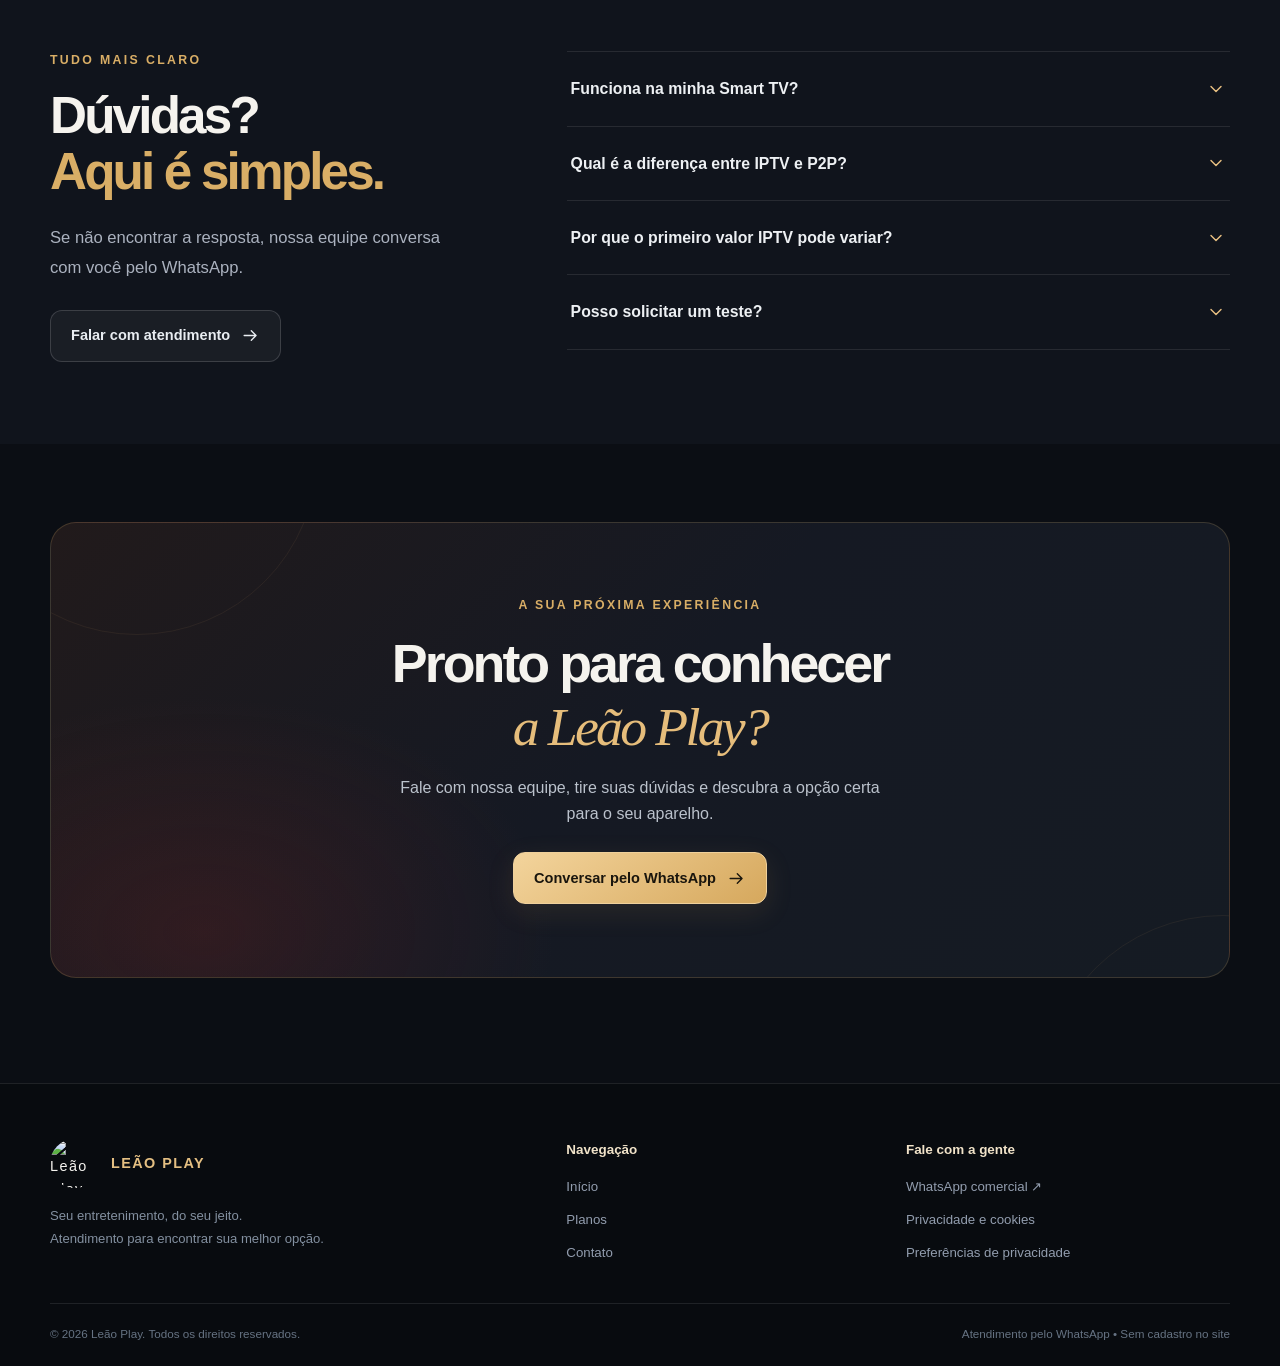
==== commit 7045097b: "Add files via upload" ====
--- a/index.html
+++ b/index.html
@@ -32,6 +32,60 @@
 @media(max-width:540px){.devices-section .device-logos-compact{gap:9px}.devices-section .device-logos-compact>.device-compat-card{min-height:65px;padding:8px 9px;gap:8px}.devices-section .device-logos-compact .device-thumb-frame{width:43px;height:43px;min-width:43px;max-width:43px;flex-basis:43px}.devices-section .device-logos-compact .device-name{font-size:.73rem}.devices-section .device-logos-compact>.compact-device-note{min-height:43px;padding:10px}}
 @media(max-width:360px){.devices-section .device-logos-compact .device-thumb-frame{width:38px;height:38px;min-width:38px;max-width:38px;flex-basis:38px}.devices-section .device-logos-compact>.device-compat-card{gap:6px;padding:7px}.devices-section .device-logos-compact .device-name{font-size:.7rem}}
 </style>
+<style id="leao-reviews-v10">
+/* V10: apenas seção de depoimentos, carrossel manual. O restante do site segue intacto. */
+.reviews-section{background:radial-gradient(ellipse at 85% 0%,rgba(217,174,102,.075),transparent 43%),#0d1118;border-top:1px solid rgba(255,255,255,.04);border-bottom:1px solid rgba(255,255,255,.055)}
+.reviews-section .reviews-heading{display:flex;justify-content:space-between;gap:36px;align-items:end;margin-bottom:26px}
+.reviews-section .reviews-heading-main{min-width:0}
+.reviews-section .section-title{font-size:clamp(2rem,3.5vw,3.25rem)}
+.reviews-section .section-text{margin-top:16px;max-width:690px}
+.reviews-section .reviews-count{flex:0 0 auto;display:flex;align-items:center;gap:13px;padding:16px 18px;border:1px solid rgba(217,174,102,.18);border-radius:14px;background:rgba(217,174,102,.055)}
+.reviews-section .reviews-count strong{color:#e9c68e;font-size:2.1rem;line-height:1;font-weight:800;letter-spacing:-.06em}
+.reviews-section .reviews-count span{font-size:.72rem;line-height:1.55;color:#bfc5ce;font-weight:650;white-space:nowrap}
+.reviews-section .reviews-toolbar{display:flex;align-items:center;justify-content:space-between;gap:18px;margin:0 0 13px}
+.reviews-section .reviews-instruction{display:flex;align-items:center;gap:9px;color:#b3bdc9;font-size:.8rem;line-height:1.4;font-weight:610}
+.reviews-section .reviews-instruction-icon{display:inline-flex;align-items:center;justify-content:center;width:26px;height:26px;flex:0 0 26px;border-radius:50%;color:#e5bf83;border:1px solid rgba(217,174,102,.2);background:rgba(217,174,102,.065);font-size:1rem}
+.reviews-section .reviews-arrows{display:flex;gap:9px;align-items:center}
+.reviews-section .reviews-arrow{display:grid;place-items:center;width:40px;height:40px;flex:0 0 40px;border:1px solid rgba(217,174,102,.26);border-radius:50%;background:rgba(217,174,102,.065);color:#e8c68e;cursor:pointer;transition:border-color .2s,background .2s,transform .2s}
+.reviews-section .reviews-arrow:hover:not(:disabled){background:rgba(217,174,102,.17);border-color:rgba(217,174,102,.55)}
+.reviews-section .reviews-arrow:active:not(:disabled){transform:scale(.96)}
+.reviews-section .reviews-arrow:disabled{opacity:.3;cursor:default}
+.reviews-section .reviews-arrow svg{width:18px;height:18px}
+.reviews-section .reviews-carousel{position:relative;min-width:0}
+.reviews-section .reviews-track{display:flex;gap:15px;overflow-x:auto;overscroll-behavior-x:contain;scroll-snap-type:x mandatory;scroll-padding-inline:0;scrollbar-width:none;-ms-overflow-style:none;padding:2px 1px 15px;outline-offset:5px}
+.reviews-section .reviews-track::-webkit-scrollbar{display:none}
+.reviews-section .review-card{flex:0 0 calc((100% - 45px)/3.18);min-width:0;min-height:292px;scroll-snap-align:start;scroll-snap-stop:always;display:flex;flex-direction:column;padding:23px 22px 18px;border:1px solid rgba(255,255,255,.105);border-radius:17px;background:linear-gradient(145deg,rgba(255,255,255,.055),rgba(255,255,255,.024) 55%,rgba(255,255,255,.038));box-shadow:0 14px 38px rgba(0,0,0,.10)}
+.reviews-section .review-card-top{display:flex;align-items:start;justify-content:space-between;gap:12px;margin-bottom:16px}
+.reviews-section .review-person{display:flex;align-items:center;gap:10px;min-width:0}
+.reviews-section .review-person h3{color:#f4f4f2;font-size:.95rem;font-weight:750;line-height:1.25;margin:0 0 4px}
+.reviews-section .review-person span:not(.review-avatar){display:block;color:#aeb7c3;font-size:.74rem;line-height:1.45}
+.reviews-section .review-avatar{display:flex;align-items:center;justify-content:center;flex:0 0 41px;width:41px;height:41px;border:1px solid rgba(217,174,102,.24);border-radius:50%;background:rgba(217,174,102,.11);color:#eac78c;font-size:1rem;font-weight:800}
+.reviews-section .review-quote-mark{font-family:Georgia,serif;line-height:.8;font-size:3.3rem;color:rgba(217,174,102,.38)}
+.reviews-section .review-text{margin:0;color:#e1e5eb;font-size:.88rem;line-height:1.75;white-space:pre-line;overflow-wrap:anywhere}
+.reviews-section .review-text p{margin:0}
+.reviews-section .review-full{margin-top:11px}
+.reviews-section .review-full summary{display:inline-flex;align-items:center;gap:5px;color:#e7c38b;font-weight:720;font-size:.8rem;cursor:pointer;list-style:none}
+.reviews-section .review-full summary::-webkit-details-marker{display:none}
+.reviews-section .review-full[open] summary span{transform:rotate(180deg)}
+.reviews-section .review-full-text{margin:12px 0 0;padding:12px 13px;border-left:2px solid rgba(217,174,102,.5);background:rgba(0,0,0,.11);border-radius:0 9px 9px 0;font-size:.84rem;line-height:1.75;color:#d8dee5;white-space:pre-line;overflow-wrap:anywhere}
+.reviews-section .review-card-bottom{display:flex;align-items:center;justify-content:space-between;gap:10px;flex-wrap:wrap;margin-top:auto;padding-top:20px}
+.reviews-section .review-card-bottom time{color:#8995a4;font-size:.75rem}
+.reviews-section .review-card-bottom a{border:1px solid rgba(217,174,102,.23);border-radius:9px;background:rgba(217,174,102,.055);color:#e7c38b;padding:7px 10px;font-size:.77rem;font-weight:720;white-space:nowrap;transition:background .18s,border-color .18s}
+.reviews-section .review-card-bottom a:hover{background:rgba(217,174,102,.14);border-color:rgba(217,174,102,.46)}
+.reviews-section .review-card-bottom a span{font-size:1rem;margin-left:3px}
+.reviews-section .reviews-progress-row{display:flex;align-items:center;gap:14px;margin-top:9px}
+.reviews-section .reviews-progress{height:3px;flex:1;border-radius:99px;background:rgba(255,255,255,.10);overflow:hidden}
+.reviews-section .reviews-progress-bar{height:100%;width:var(--reviews-progress,36%);background:linear-gradient(90deg,#aa824a,#ebc994);border-radius:inherit;transition:width .15s ease}
+.reviews-section .reviews-progress-label{color:#aeb7c3;font-size:.73rem;font-variant-numeric:tabular-nums;min-width:60px;text-align:right}
+.reviews-section .reviews-footer{display:flex;justify-content:space-between;align-items:center;gap:22px;margin-top:25px;padding:20px 2px 0;border-top:1px solid rgba(255,255,255,.065)}
+.reviews-section .reviews-footer p{margin:0;color:#929ead;font-size:.78rem;line-height:1.65;max-width:600px}
+.reviews-section .reviews-footer .btn{flex:0 0 auto;min-height:44px;font-size:.82rem;padding:11px 17px}
+.reviews-section .reviews-track:focus-visible,.reviews-section .reviews-arrow:focus-visible,.reviews-section .review-full summary:focus-visible{outline:2px solid #eac78c;outline-offset:3px}
+@media(max-width:1040px){.reviews-section .review-card{flex-basis:calc((100% - 23px)/2.12)}}
+@media(max-width:740px){.reviews-section .reviews-heading{align-items:start;flex-direction:column;gap:15px}.reviews-section .reviews-count{padding:11px 14px}.reviews-section .reviews-count strong{font-size:1.65rem}.reviews-section .reviews-count span{font-size:.69rem}.reviews-section .reviews-footer{align-items:stretch;flex-direction:column}.reviews-section .reviews-footer .btn{align-self:stretch}}
+@media(max-width:540px){.reviews-section .reviews-heading{margin-bottom:23px}.reviews-section .reviews-toolbar{margin-bottom:11px}.reviews-section .reviews-instruction{font-size:.75rem}.reviews-section .reviews-arrows{gap:7px}.reviews-section .reviews-arrow{width:36px;height:36px;flex-basis:36px}.reviews-section .reviews-track{gap:11px;padding-bottom:11px}.reviews-section .review-card{flex-basis:calc(100% - 39px);min-height:282px;padding:20px 19px 17px;border-radius:15px}.reviews-section .review-card-top{margin-bottom:12px}.reviews-section .review-text{font-size:.87rem}.reviews-section .reviews-footer{margin-top:21px;padding-top:17px}}
+@media(prefers-reduced-motion:reduce){.reviews-section .reviews-progress-bar,.reviews-section .reviews-arrow{transition:none}}
+</style>
 </head>
 <body>
 <a class="skip-link" href="#conteudo">Pular para conteúdo</a>
@@ -49,6 +103,131 @@
 <section class="section devices-section" id="dispositivos"><div class="container section-split"><div><p class="section-kicker">COMPATIBILIDADE</p><h2 class="section-title">Seu aparelho.<br><span>Mais possibilidades.</span></h2><p class="section-text">Há opções de aplicativos para diferentes modelos de TV, sistemas e dispositivos. Nossa equipe ajuda a verificar o que funciona no seu.</p></div><div class="device-cloud device-logos-compact" role="list" aria-label="Marcas e sistemas de dispositivos"><div class="device-compat-card" role="listitem"><span class="device-thumb-frame"><img class="device-thumb" src="https://midia.leaoplay.com.br/dispositivos/Imagem%20do%20ChatGPT%2015%20de%20out.%20de%202026%2C%2015_18_19-1.png" alt="Logotipo Samsung" loading="lazy" decoding="async" width="48" height="48" onerror="this.hidden=true;this.nextElementSibling.hidden=false"><span class="device-thumb-fallback" hidden>S</span></span><span class="device-name">Samsung</span></div><div class="device-compat-card" role="listitem"><span class="device-thumb-frame roku-wordmark" aria-hidden="true">Roku</span><span class="device-name">Roku TV</span></div><div class="device-compat-card" role="listitem"><span class="device-thumb-frame"><img class="device-thumb" src="https://midia.leaoplay.com.br/dispositivos/Imagem%20do%20ChatGPT%2015%20de%20out.%20de%202026%2C%2015_18_23-3.png" alt="Logotipo LG" loading="lazy" decoding="async" width="48" height="48" onerror="this.hidden=true;this.nextElementSibling.hidden=false"><span class="device-thumb-fallback" hidden>LG</span></span><span class="device-name">LG</span></div><div class="device-compat-card" role="listitem"><span class="device-thumb-frame"><img class="device-thumb" src="https://midia.leaoplay.com.br/dispositivos/Imagem%20do%20ChatGPT%2015%20de%20out.%20de%202026%2C%2015_18_26-4.png" alt="Logotipo Android TV" loading="lazy" decoding="async" width="48" height="48" onerror="this.hidden=true;this.nextElementSibling.hidden=false"><span class="device-thumb-fallback" hidden>TV</span></span><span class="device-name">Android TV</span></div><div class="device-compat-card" role="listitem"><span class="device-thumb-frame"><img class="device-thumb" src="https://midia.leaoplay.com.br/dispositivos/Imagem%20do%20ChatGPT%2015%20de%20out.%20de%202026%2C%2015_18_28-5.png" alt="Logotipo Google TV" loading="lazy" decoding="async" width="48" height="48" onerror="this.hidden=true;this.nextElementSibling.hidden=false"><span class="device-thumb-fallback" hidden>G</span></span><span class="device-name">Google TV</span></div><div class="device-compat-card" role="listitem"><span class="device-thumb-frame"><img class="device-thumb" src="https://midia.leaoplay.com.br/dispositivos/Imagem%20do%20ChatGPT%2015%20de%20out.%20de%202026%2C%2015_18_29-6.png" alt="Logotipo VIDAA" loading="lazy" decoding="async" width="48" height="48" onerror="this.hidden=true;this.nextElementSibling.hidden=false"><span class="device-thumb-fallback" hidden>V</span></span><span class="device-name">VIDAA</span></div><div class="device-compat-card" role="listitem"><span class="device-thumb-frame"><img class="device-thumb" src="https://midia.leaoplay.com.br/dispositivos/Imagem%20do%20ChatGPT%2015%20de%20out.%20de%202026%2C%2015_18_32-7.png" alt="Logotipo iOS" loading="lazy" decoding="async" width="48" height="48" onerror="this.hidden=true;this.nextElementSibling.hidden=false"><span class="device-thumb-fallback" hidden>iOS</span></span><span class="device-name">iOS</span></div><div class="device-compat-card" role="listitem"><span class="device-thumb-frame"><img class="device-thumb" src="https://midia.leaoplay.com.br/dispositivos/Imagem%20do%20ChatGPT%2015%20de%20out.%20de%202026%2C%2015_18_33-8.png" alt="Logotipo Android" loading="lazy" decoding="async" width="48" height="48" onerror="this.hidden=true;this.nextElementSibling.hidden=false"><span class="device-thumb-fallback" hidden>A</span></span><span class="device-name">Android</span></div><div class="device-compat-card" role="listitem"><span class="device-thumb-frame"><img class="device-thumb" src="https://midia.leaoplay.com.br/dispositivos/Imagem%20do%20ChatGPT%2015%20de%20out.%20de%202026%2C%2015_18_35-9.png" alt="Logotipo Fire TV Stick" loading="lazy" decoding="async" width="48" height="48" onerror="this.hidden=true;this.nextElementSibling.hidden=false"><span class="device-thumb-fallback" hidden>Fire</span></span><span class="device-name">Fire TV Stick</span></div><div class="device-compat-card" role="listitem"><span class="device-thumb-frame"><img class="device-thumb" src="https://midia.leaoplay.com.br/dispositivos/Imagem%20do%20ChatGPT%2015%20de%20out.%20de%202026%2C%2015_18_36-10.png" alt="Logotipo Windows" loading="lazy" decoding="async" width="48" height="48" onerror="this.hidden=true;this.nextElementSibling.hidden=false"><span class="device-thumb-fallback" hidden>W</span></span><span class="device-name">Windows</span></div><div class="device-last compact-device-note" role="listitem">Outros aparelhos? Consulte nossa equipe.</div></div></div></section>
 <section class="section benefits-section"><div class="container"><div class="section-heading"><p class="section-kicker">POR QUE LEÃO PLAY</p><h2 class="section-title">Mais simples para você.<br><span>Do começo ao play.</span></h2></div><div class="benefit-grid"><article class="benefit-card"><span class="benefit-icon"><svg width="22" height="22" viewBox="0 0 24 24" fill="none" stroke="currentColor" stroke-width="1.7" stroke-linecap="round" stroke-linejoin="round" aria-hidden="true"><rect x="3" y="4" width="18" height="16" rx="2"/><path d="M7 4v16m10-16v16M3 9h4m-4 6h4m10-6h4m-4 6h4"/></svg></span><h3>Opções de entretenimento</h3><p>Canais, filmes e séries organizados conforme a opção disponível.</p></article><article class="benefit-card"><span class="benefit-icon"><svg width="22" height="22" viewBox="0 0 24 24" fill="none" stroke="currentColor" stroke-width="1.7" stroke-linecap="round" stroke-linejoin="round" aria-hidden="true"><rect x="3" y="4" width="18" height="14" rx="2"/><path d="M8 22h8m-4-4v4"/></svg></span><h3>Para diferentes telas</h3><p>Alternativas de aplicativos de acordo com a compatibilidade do aparelho.</p></article><article class="benefit-card"><span class="benefit-icon"><svg width="22" height="22" viewBox="0 0 24 24" fill="none" stroke="currentColor" stroke-width="1.7" stroke-linecap="round" stroke-linejoin="round" aria-hidden="true"><path d="M3 14v-3a9 9 0 0 1 18 0v3M3 14v5h4v-6H3Zm14-1v6h4v-5h-4Z"/></svg></span><h3>Atendimento próximo</h3><p>Orientação personalizada para escolher o serviço e começar.</p></article></div></div></section>
 <section class="section video-section" id="demonstracao"><div class="container video-grid"><div class="video-copy"><p class="section-kicker">VEJA POR DENTRO</p><h2 class="section-title">Da sua curiosidade<br><span>para sua tela.</span></h2><p class="section-text">Conheça a navegação por canais, filmes e séries em um dos aplicativos disponíveis na Leão Play.</p><div class="video-facts"><span><svg width="22" height="22" viewBox="0 0 24 24" fill="none" stroke="currentColor" stroke-width="1.7" stroke-linecap="round" stroke-linejoin="round" aria-hidden="true"><path d="M9 6.8 17 12l-8 5.2V6.8Z"/></svg> Demonstração real</span><span><svg width="22" height="22" viewBox="0 0 24 24" fill="none" stroke="currentColor" stroke-width="1.7" stroke-linecap="round" stroke-linejoin="round" aria-hidden="true"><circle cx="12" cy="12" r="9"/><path d="M12 7v5l4 2"/></svg> Cerca de 55 segundos</span></div></div><div class="video-panel"><div class="video-panel-bar"><span><i></i><i></i><i></i></span><strong>DEMONSTRAÇÃO LEÃO PLAY</strong><span class="live-tag">PLAY</span></div><div class="video-frame" id="video-frame" data-video="wuzB7MB8KTY"><div class="video-poster"><span class="video-poster-word">LEÃO <b>PLAY</b></span><span class="video-poster-sub">Conheça o aplicativo em ação</span><button class="video-launch" type="button" id="video-launch" aria-label="Reproduzir demonstração do aplicativo"><svg width="22" height="22" viewBox="0 0 24 24" fill="none" stroke="currentColor" stroke-width="1.7" stroke-linecap="round" stroke-linejoin="round" aria-hidden="true"><path d="M9 6.8 17 12l-8 5.2V6.8Z"/></svg></button></div></div><div class="video-bottom"><span>Exemplo de aplicativo disponível na Leão Play.</span><a href="https://www.youtube.com/watch?v=wuzB7MB8KTY" target="_blank" rel="noopener noreferrer">Ver no YouTube ↗</a></div><a class="btn btn-primary video-cta" href="https://wa.me/5591991618878" data-wa="video" target="_blank" rel="noopener noreferrer" >Quero experimentar <svg width="22" height="22" viewBox="0 0 24 24" fill="none" stroke="currentColor" stroke-width="1.7" stroke-linecap="round" stroke-linejoin="round" aria-hidden="true"><path d="M4 12h15m-6-6 6 6-6 6"/></svg></a></div></div></section>
+<!-- V10 INÍCIO: depoimentos reais, carrossel manual isolado -->
+<section class="section reviews-section" id="depoimentos" aria-labelledby="reviews-title">
+  <div class="container">
+    <div class="reviews-heading"><div class="reviews-heading-main">
+      <p class="section-kicker">A OPINIÃO DE QUEM JÁ CONHECE</p>
+      <h2 class="section-title" id="reviews-title">Experiências reais.<br><span>Nas palavras dos clientes.</span></h2>
+      <p class="section-text">Atendimento, facilidade de uso e experiência com o aplicativo: veja o que nossos clientes compartilharam.</p>
+    </div><div class="reviews-count"><strong>08</strong><span>depoimentos recebidos<br>em 16/10/2026</span></div></div>
+    <div class="reviews-toolbar">
+      <p class="reviews-instruction"><span class="reviews-instruction-icon" aria-hidden="true">↔</span><span>Deslize para ver mais depoimentos</span></p>
+      <div class="reviews-arrows" role="group" aria-label="Navegação dos depoimentos">
+        <button class="reviews-arrow" type="button" id="reviews-prev" aria-label="Ver depoimento anterior" aria-controls="reviews-track" disabled><svg width="20" height="20" viewBox="0 0 24 24" fill="none" stroke="currentColor" stroke-width="2" stroke-linecap="round" stroke-linejoin="round" aria-hidden="true"><path d="m15 18-6-6 6-6"/></svg></button>
+        <button class="reviews-arrow" type="button" id="reviews-next" aria-label="Ver próximo depoimento" aria-controls="reviews-track"><svg width="20" height="20" viewBox="0 0 24 24" fill="none" stroke="currentColor" stroke-width="2" stroke-linecap="round" stroke-linejoin="round" aria-hidden="true"><path d="m9 18 6-6-6-6"/></svg></button>
+      </div>
+    </div>
+    <div class="reviews-carousel">
+      <div class="reviews-track" id="reviews-track" tabindex="0" role="region" aria-label="Oito depoimentos de clientes. Deslize horizontalmente ou use as setas." aria-roledescription="carrossel">
+<article class="review-card">
+  <div class="review-card-top"><div class="review-person"><span class="review-avatar" aria-hidden="true">L</span><div><h3>Luiz</h3><span>Cliente Leão Play</span></div></div><span class="review-quote-mark" aria-hidden="true">“</span></div>
+  <blockquote class="review-text"><p>Minha experiência com vocês é muito boa. Sempre que preciso de um auxílio no aplicativo ou tirar dúvidas você está sempre pronto para realizar ambas…</p></blockquote><details class="review-full"><summary>Leia o comentário completo <span aria-hidden="true">⌄</span></summary><blockquote class="review-full-text">Bom dia Marcelo!!
+
+Minha experiência com vocês é muito boa. Sempre que preciso de um auxílio no aplicativo ou tirar dúvidas você está sempre pronto para realizar ambas, e essa semana eu estava falando justamente isso com algumas pessoas que eu estava te indicando, que o aplicativo é bom ( pois eu acho que já os tenho a mais de dois anos), você tem sempre uma resposta rápida ( claro que dentro da sua disponibilidade) e o valor também que é muito acessível, no entanto que teve um colega que fechou contigo justamente por essa confiança que passei para ele.
+
+Não tenho nada a reclamar, somente falar muito bem.
+
+Tenha uma excelente sexta-feira e bom trabalho.</blockquote></details>
+  <div class="review-card-bottom"><time datetime="2026-10-16">16/10/2026</time><a href="https://midia.leaoplay.com.br/Clientes%20coment/IMG_20261016_103513_500.jpg" target="_blank" rel="noopener noreferrer" aria-label="Abrir imagem do depoimento de Luiz em nova aba">Ver print <span aria-hidden="true">↗</span></a></div>
+</article>
+<article class="review-card">
+  <div class="review-card-top"><div class="review-person"><span class="review-avatar" aria-hidden="true">G</span><div><h3>George</h3><span>Cliente Leão Play</span></div></div><span class="review-quote-mark" aria-hidden="true">“</span></div>
+  <blockquote class="review-text">Gosto do serviço pois entrega  que promete, e o suporte é eficiente, o companheiro Marcelo sempre responde! Tira as dúvidas, já uso o serviço a algum  tempo 👍</blockquote>
+  <div class="review-card-bottom"><time datetime="2026-10-16">16/10/2026</time><a href="https://midia.leaoplay.com.br/Clientes%20coment/IMG_20261016_104604_787.jpg" target="_blank" rel="noopener noreferrer" aria-label="Abrir imagem do depoimento de George em nova aba">Ver print <span aria-hidden="true">↗</span></a></div>
+</article>
+<article class="review-card">
+  <div class="review-card-top"><div class="review-person"><span class="review-avatar" aria-hidden="true">M</span><div><h3>Maria</h3><span>Cliente Leão Play</span></div></div><span class="review-quote-mark" aria-hidden="true">“</span></div>
+  <blockquote class="review-text">... O app é completo,não trava,a qualidade da imagem é ótima!Recomendo de olhos fechados!</blockquote>
+  <div class="review-card-bottom"><time datetime="2026-10-16">16/10/2026</time><a href="https://midia.leaoplay.com.br/Clientes%20coment/IMG_20261016_103500_971.jpg" target="_blank" rel="noopener noreferrer" aria-label="Abrir imagem do depoimento de Maria em nova aba">Ver print <span aria-hidden="true">↗</span></a></div>
+</article>
+<article class="review-card">
+  <div class="review-card-top"><div class="review-person"><span class="review-avatar" aria-hidden="true">R</span><div><h3>Rodrigo</h3><span>Cliente Leão Play</span></div></div><span class="review-quote-mark" aria-hidden="true">“</span></div>
+  <blockquote class="review-text">Olá, minha experiência está ótima, o app é muito bom e fácil de usar.</blockquote>
+  <div class="review-card-bottom"><time datetime="2026-10-16">16/10/2026</time><a href="https://midia.leaoplay.com.br/Clientes%20coment/IMG-20261016-WA0047.jpg" target="_blank" rel="noopener noreferrer" aria-label="Abrir imagem do depoimento de Rodrigo em nova aba">Ver print <span aria-hidden="true">↗</span></a></div>
+</article>
+<article class="review-card">
+  <div class="review-card-top"><div class="review-person"><span class="review-avatar" aria-hidden="true">D</span><div><h3>Demi</h3><span>Cliente Leão Play</span></div></div><span class="review-quote-mark" aria-hidden="true">“</span></div>
+  <blockquote class="review-text">O aplicativo do Leão Play está na lista de que está transformando a forma como consumimos conteúdo audiovisual…</blockquote><details class="review-full"><summary>Leia o comentário completo <span aria-hidden="true">⌄</span></summary><blockquote class="review-full-text">O aplicativo do Leão Play está na lista de que está transformando a forma como consumimos conteúdo audiovisual.
+Oferecendo catálogos vastos a filmes, séries, documentários ,etc...
+É muito legal o entretenimento, a liberdade e o incentivo que a plataforma nos oferece!
+Que seja uma boa indicação para continuar com essa estrutura de atendimento.</blockquote></details>
+  <div class="review-card-bottom"><time datetime="2026-10-16">16/10/2026</time><a href="https://midia.leaoplay.com.br/Clientes%20coment/IMG_20261016_103442_827.jpg" target="_blank" rel="noopener noreferrer" aria-label="Abrir imagem do depoimento de Demi em nova aba">Ver print <span aria-hidden="true">↗</span></a></div>
+</article>
+<article class="review-card">
+  <div class="review-card-top"><div class="review-person"><span class="review-avatar" aria-hidden="true">R</span><div><h3>Rogério</h3><span>Cliente Leão Play</span></div></div><span class="review-quote-mark" aria-hidden="true">“</span></div>
+  <blockquote class="review-text">Bom dia nao tenho que reclamar sempre fui bem atendido quando solicitado parabéns pelo profissionalismo</blockquote>
+  <div class="review-card-bottom"><time datetime="2026-10-16">16/10/2026</time><a href="https://midia.leaoplay.com.br/Clientes%20coment/IMG_20261016_103527_841.jpg" target="_blank" rel="noopener noreferrer" aria-label="Abrir imagem do depoimento de Rogério em nova aba">Ver print <span aria-hidden="true">↗</span></a></div>
+</article>
+<article class="review-card">
+  <div class="review-card-top"><div class="review-person"><span class="review-avatar" aria-hidden="true">T</span><div><h3>Tatiana</h3><span>Cliente Leão Play</span></div></div><span class="review-quote-mark" aria-hidden="true">“</span></div>
+  <blockquote class="review-text">Está sendo maravilhoso a experiência com vcs !!</blockquote>
+  <div class="review-card-bottom"><time datetime="2026-10-16">16/10/2026</time><a href="https://midia.leaoplay.com.br/Clientes%20coment/IMG_20261016_103542_416.jpg" target="_blank" rel="noopener noreferrer" aria-label="Abrir imagem do depoimento de Tatiana em nova aba">Ver print <span aria-hidden="true">↗</span></a></div>
+</article>
+<article class="review-card">
+  <div class="review-card-top"><div class="review-person"><span class="review-avatar" aria-hidden="true">J</span><div><h3>José</h3><span>Cliente Leão Play</span></div></div><span class="review-quote-mark" aria-hidden="true">“</span></div>
+  <blockquote class="review-text">Muito bom esse aplicativo</blockquote>
+  <div class="review-card-bottom"><time datetime="2026-10-16">16/10/2026</time><a href="https://midia.leaoplay.com.br/Clientes%20coment/IMG_20261016_103606_186.jpg" target="_blank" rel="noopener noreferrer" aria-label="Abrir imagem do depoimento de José em nova aba">Ver print <span aria-hidden="true">↗</span></a></div>
+</article>
+      </div>
+    </div>
+    <div class="reviews-progress-row" aria-hidden="true"><div class="reviews-progress"><div class="reviews-progress-bar" id="reviews-progress"></div></div><span class="reviews-progress-label" id="reviews-progress-label">01 / 08</span></div>
+    <div class="reviews-footer"><p>Depoimentos compartilhados pelos clientes, com acesso às imagens das conversas. As experiências podem variar.</p><a class="btn btn-outline" href="https://wa.me/5591991618878" data-wa="geral" target="_blank" rel="noopener noreferrer">Falar com a Leão Play <svg width="22" height="22" viewBox="0 0 24 24" fill="none" stroke="currentColor" stroke-width="1.7" stroke-linecap="round" stroke-linejoin="round" aria-hidden="true"><path d="M4 12h15m-6-6 6 6-6 6"/></svg></a></div>
+  </div>
+</section>
+<script id="leao-reviews-v10-js">
+/* JS somente para as setas e indicador do carrossel de depoimentos. Não altera app.js. */
+(() => {
+  const track = document.getElementById('reviews-track');
+  const prev = document.getElementById('reviews-prev');
+  const next = document.getElementById('reviews-next');
+  const progress = document.getElementById('reviews-progress');
+  const label = document.getElementById('reviews-progress-label');
+  if (!track || !prev || !next || !progress || !label) return;
+  const cards = [...track.querySelectorAll('.review-card')];
+  if (cards.length < 2) return;
+  let scheduled = false;
+  const stepSize = () => cards[1].offsetLeft - cards[0].offsetLeft;
+  const endPosition = () => Math.max(0, track.scrollWidth - track.clientWidth);
+  function update() {
+    scheduled = false;
+    const max = endPosition();
+    const left = track.scrollLeft;
+    prev.disabled = left <= 3;
+    next.disabled = left >= max - 3;
+    const viewed = max && left >= max - 3 ? cards.length : Math.min(cards.length, 1 + Math.round(left / Math.max(1, stepSize())));
+    label.textContent = String(viewed).padStart(2, '0') + ' / ' + String(cards.length).padStart(2, '0');
+    const initial = (track.clientWidth / Math.max(1, track.scrollWidth)) * 100;
+    const percent = max ? initial + (100 - initial) * Math.max(0, Math.min(1, left / max)) : 100;
+    progress.style.width = percent.toFixed(2) + '%';
+  }
+  function scheduleUpdate() {
+    if (scheduled) return;
+    scheduled = true;
+    requestAnimationFrame(update);
+  }
+  function move(direction) {
+    const step = stepSize();
+    if (!step) return;
+    const index = Math.round(track.scrollLeft / step);
+    const target = Math.max(0, Math.min(endPosition(), (index + direction) * step));
+    const reducedMotion = window.matchMedia && window.matchMedia('(prefers-reduced-motion: reduce)').matches;
+    track.scrollTo({left: target, behavior: reducedMotion ? 'instant' : 'smooth'});
+  }
+  prev.addEventListener('click', () => move(-1));
+  next.addEventListener('click', () => move(1));
+  track.addEventListener('scroll', scheduleUpdate, {passive:true});
+  window.addEventListener('resize', scheduleUpdate, {passive:true});
+  track.addEventListener('keydown', (event) => {
+    if (event.target !== track || !['ArrowLeft','ArrowRight'].includes(event.key)) return;
+    event.preventDefault();
+    move(event.key === 'ArrowRight' ? 1 : -1);
+  });
+  update();
+})();
+</script>
+<!-- V10 FIM: depoimentos reais -->
+
 <section class="section plans-section" id="planos"><div class="container"><div class="section-heading center"><p class="section-kicker">PLANOS LEÃO PLAY</p><h2 class="section-title">Escolha o seu ritmo.<br><span>A gente cuida do resto.</span></h2><p class="section-text">Valores de referência. Nossa equipe confirma a opção disponível e o valor final para seu aparelho.</p></div><div class="plans-grid">
 <article class="plan-card"><span class="plan-tag">IPTV</span><h3>Mensal</h3><p class="plan-period">Flexibilidade para começar</p><p class="plan-start">a partir de</p><p class="plan-price"><span>R$</span>25<small>,00</small></p><p class="plan-suffix">por mês</p><a class="btn btn-plan" href="https://wa.me/5591991618878" data-wa="mensal" target="_blank" rel="noopener noreferrer" >Consultar mensal <svg width="22" height="22" viewBox="0 0 24 24" fill="none" stroke="currentColor" stroke-width="1.7" stroke-linecap="round" stroke-linejoin="round" aria-hidden="true"><path d="M4 12h15m-6-6 6 6-6 6"/></svg></a></article>
 <article class="plan-card highlighted"><span class="plan-tag">IPTV</span><h3>Trimestral</h3><p class="plan-period">Mais tempo para aproveitar</p><p class="plan-start">a partir de</p><p class="plan-price"><span>R$</span>65<small>,00</small></p><p class="plan-suffix">por 3 meses</p><a class="btn btn-plan" href="https://wa.me/5591991618878" data-wa="trimestral" target="_blank" rel="noopener noreferrer" >Consultar trimestral <svg width="22" height="22" viewBox="0 0 24 24" fill="none" stroke="currentColor" stroke-width="1.7" stroke-linecap="round" stroke-linejoin="round" aria-hidden="true"><path d="M4 12h15m-6-6 6 6-6 6"/></svg></a></article>
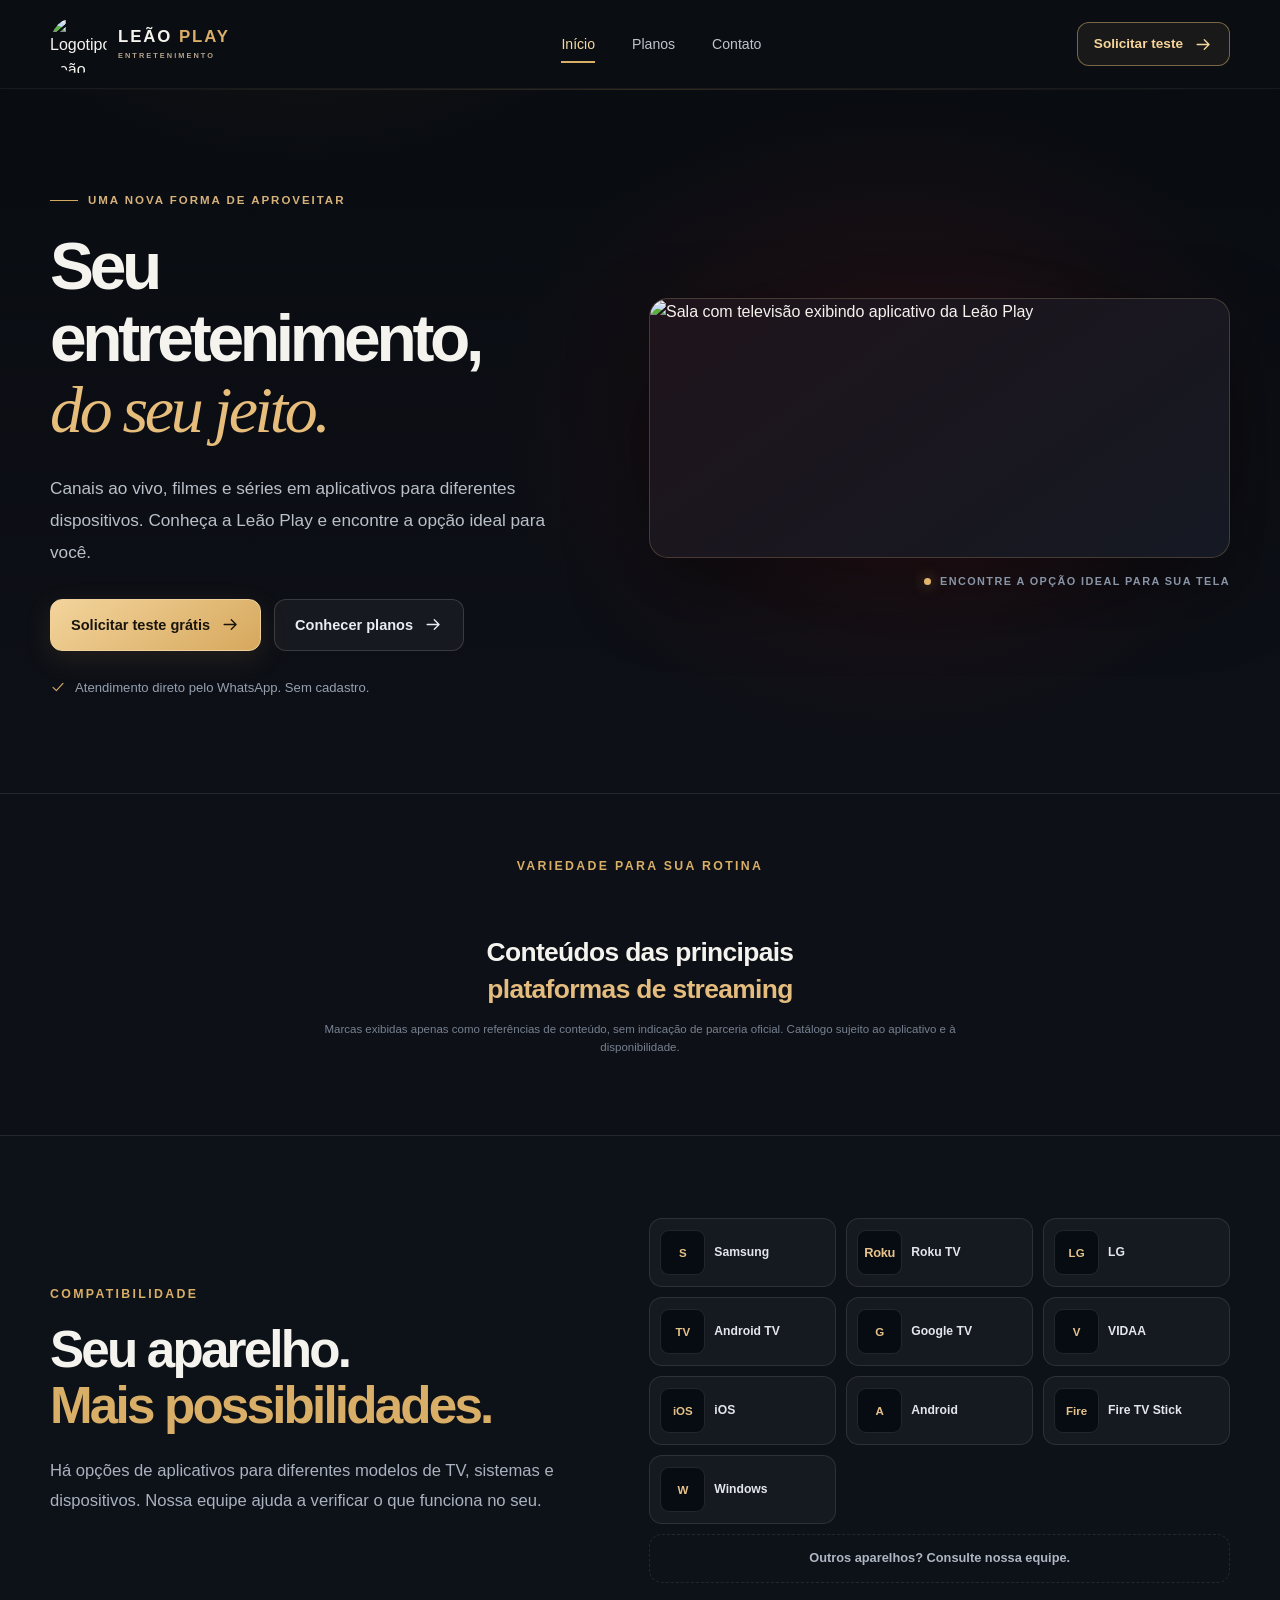
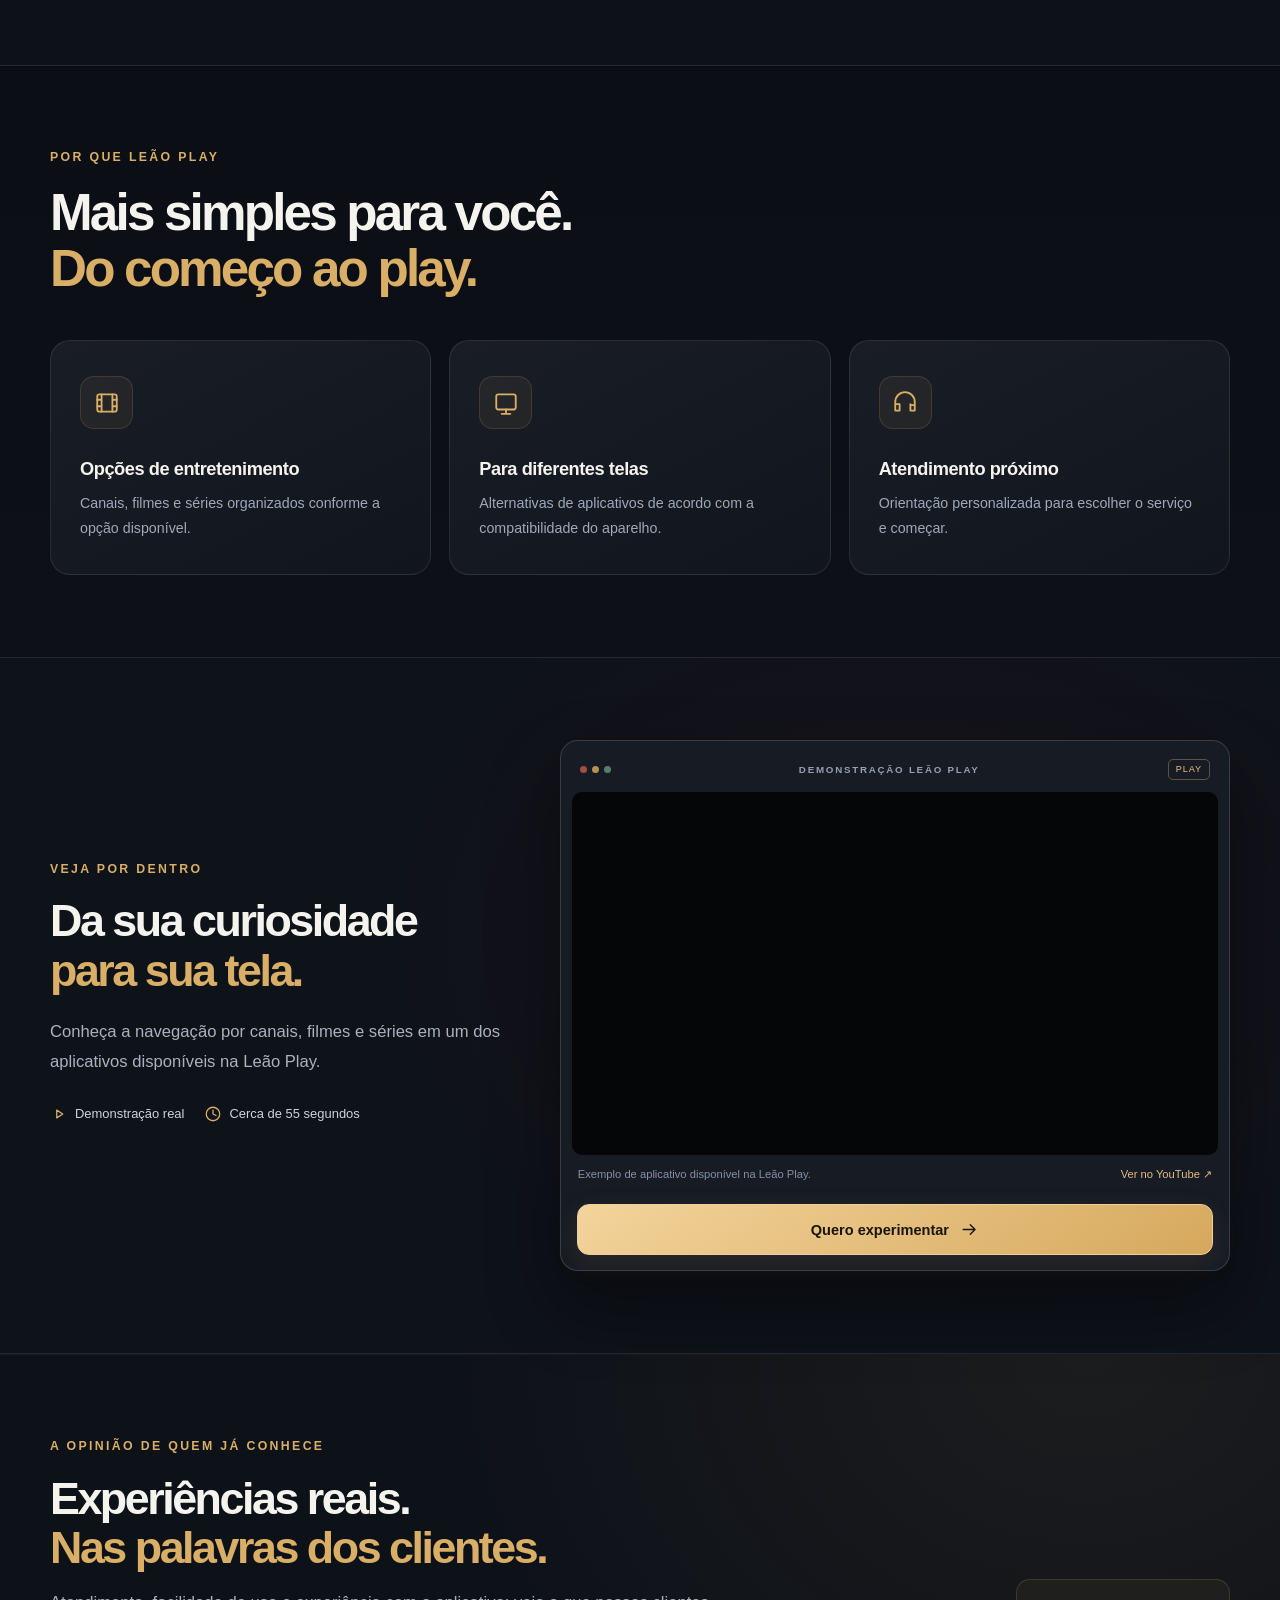
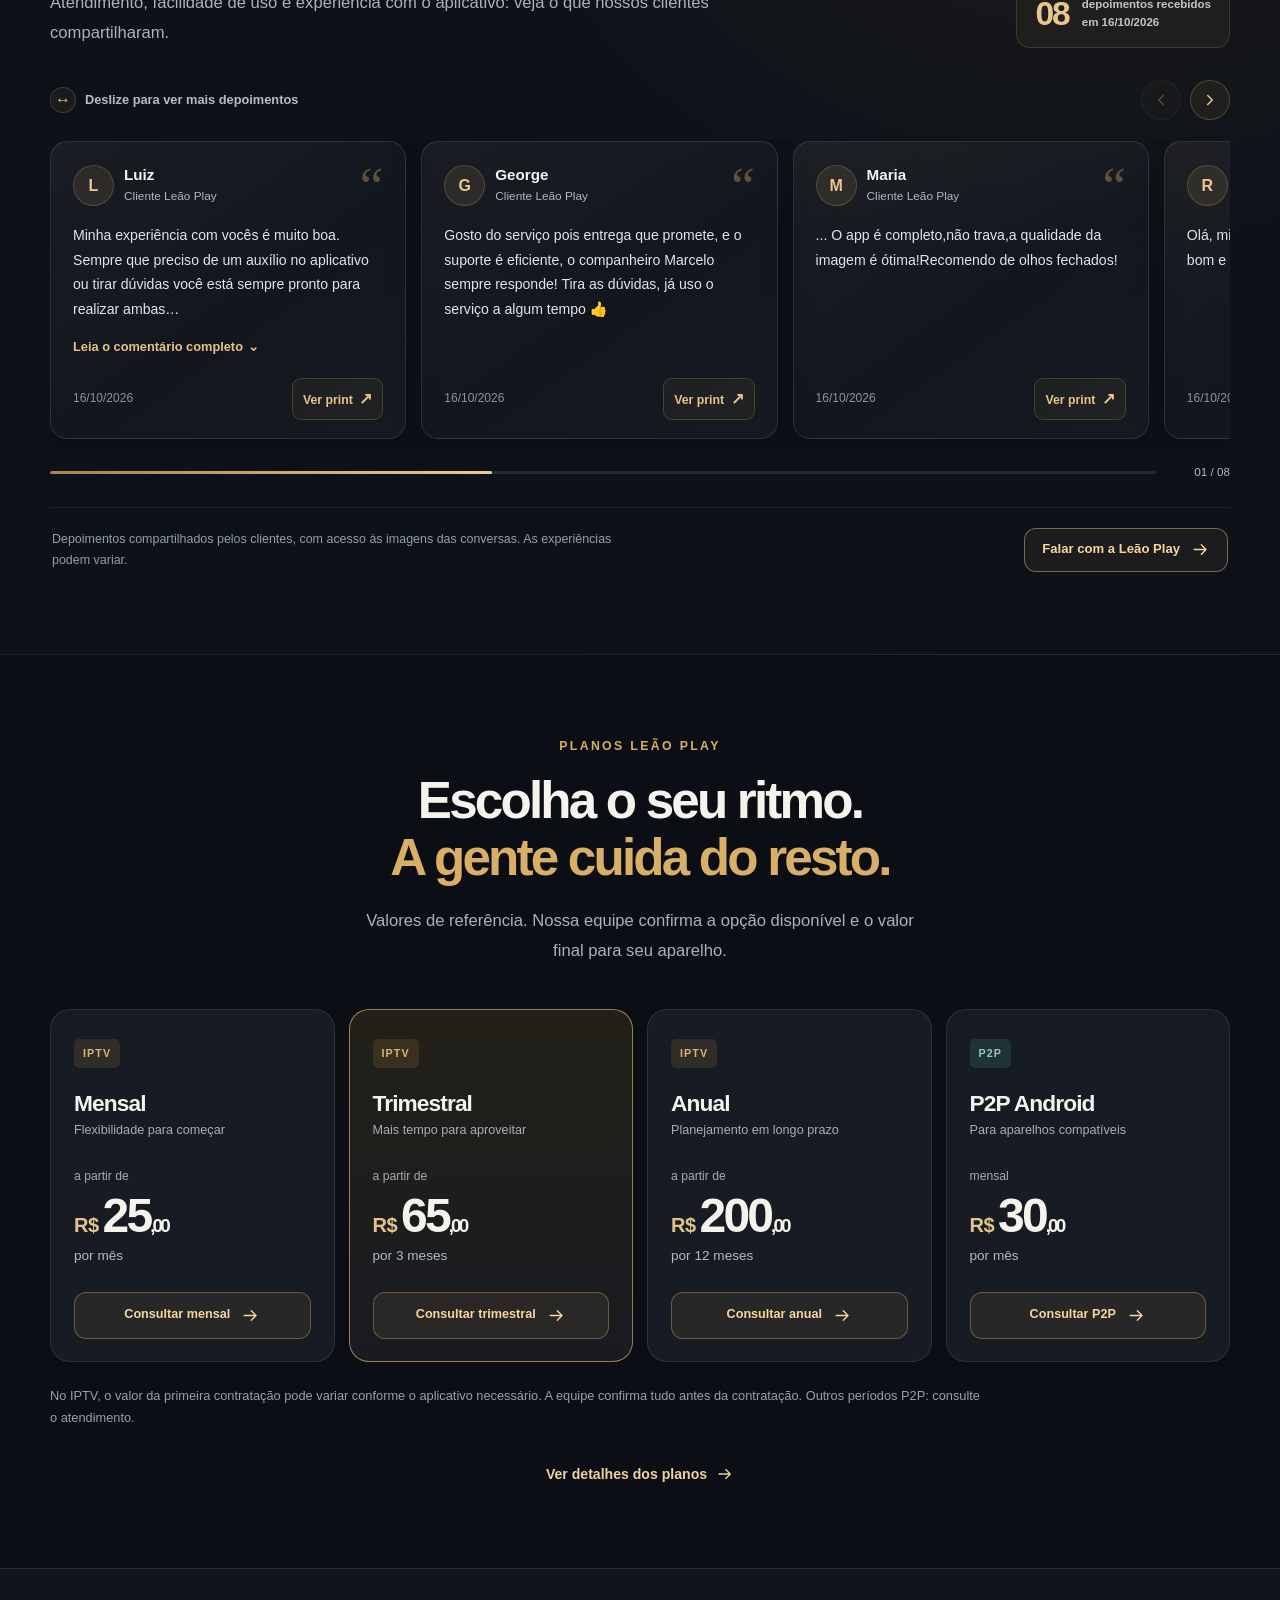
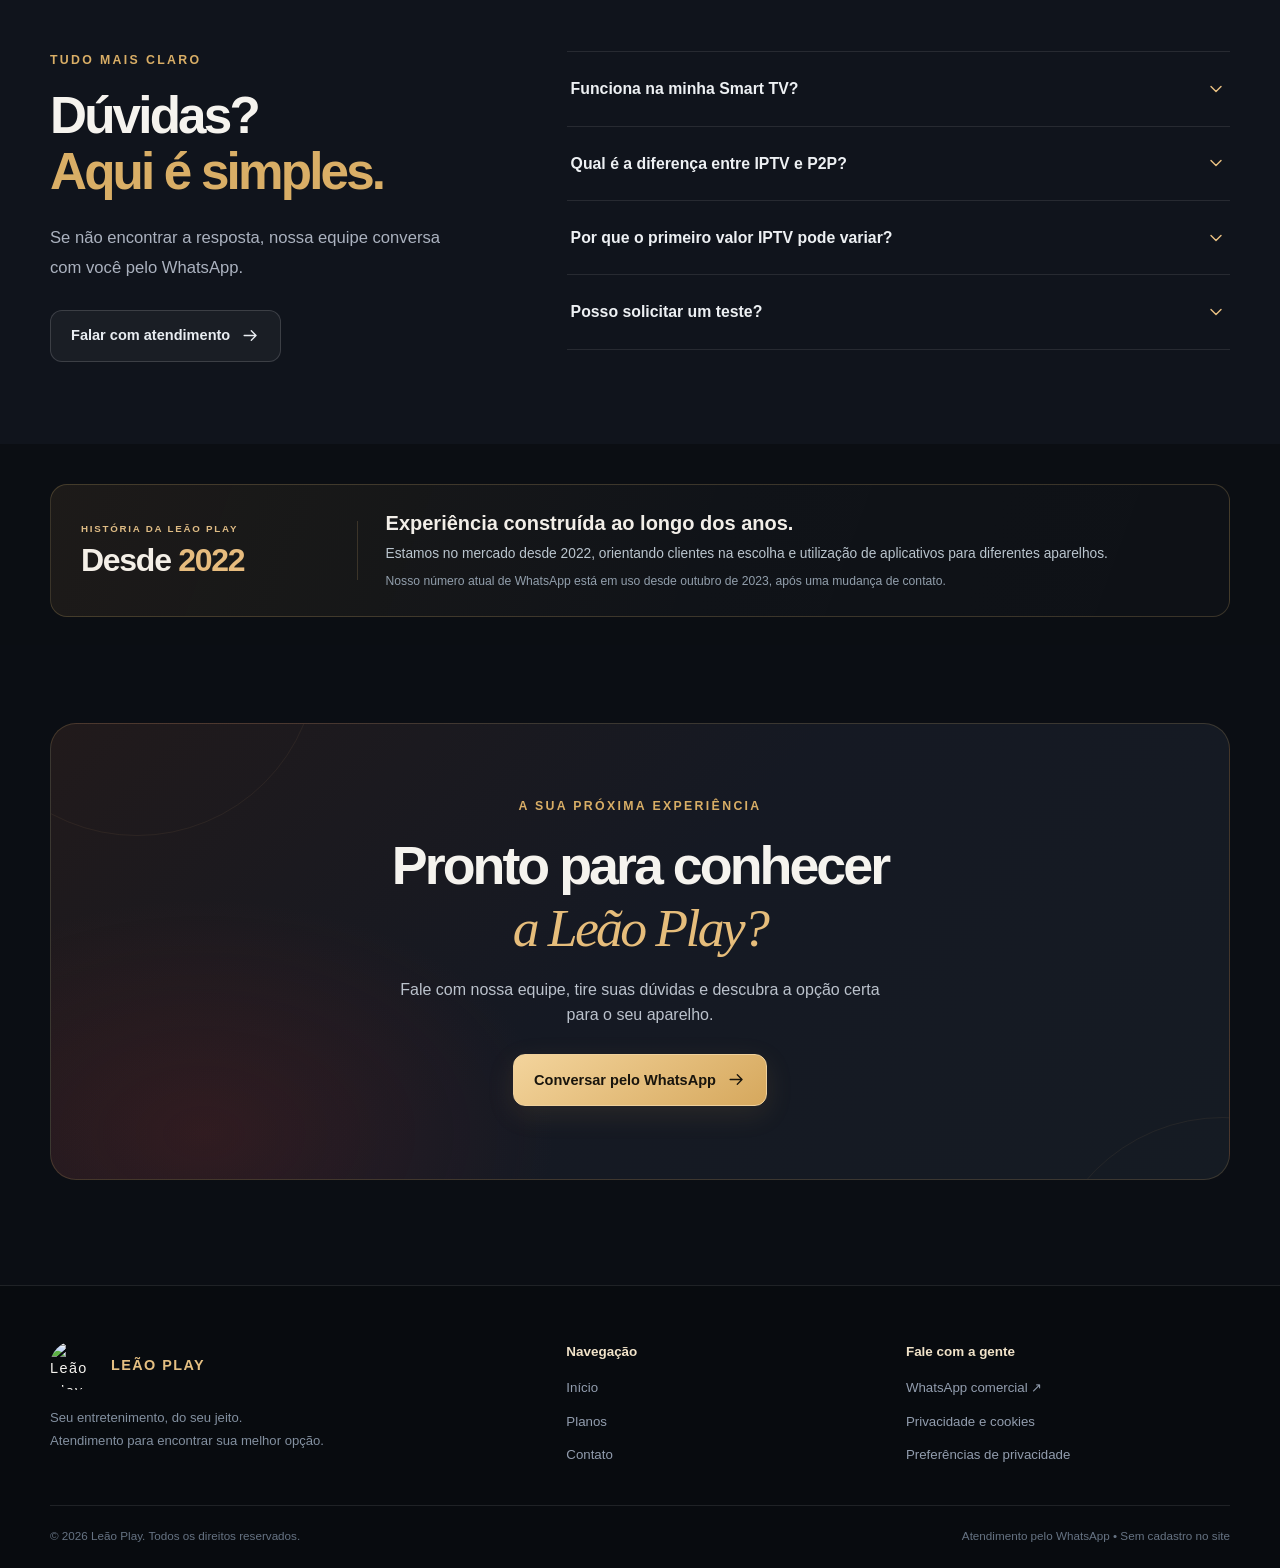
==== commit 5e3b3097: "Add files via upload" ====
--- a/index.html
+++ b/index.html
@@ -86,6 +86,43 @@
 @media(max-width:540px){.reviews-section .reviews-heading{margin-bottom:23px}.reviews-section .reviews-toolbar{margin-bottom:11px}.reviews-section .reviews-instruction{font-size:.75rem}.reviews-section .reviews-arrows{gap:7px}.reviews-section .reviews-arrow{width:36px;height:36px;flex-basis:36px}.reviews-section .reviews-track{gap:11px;padding-bottom:11px}.reviews-section .review-card{flex-basis:calc(100% - 39px);min-height:282px;padding:20px 19px 17px;border-radius:15px}.reviews-section .review-card-top{margin-bottom:12px}.reviews-section .review-text{font-size:.87rem}.reviews-section .reviews-footer{margin-top:21px;padding-top:17px}}
 @media(prefers-reduced-motion:reduce){.reviews-section .reviews-progress-bar,.reviews-section .reviews-arrow{transition:none}}
 </style>
+
+<style id="leao-v12-modal-and-history">
+/* Modal acessível nativo: o visitante permanece na mesma página e posição. */
+.review-lightbox{box-sizing:border-box;position:fixed;inset:0;margin:auto;padding:0;width:min(850px,calc(100vw - 28px));max-width:min(850px,calc(100vw - 28px));max-height:min(92dvh,900px);border:1px solid rgba(227,189,123,.33);border-radius:18px;color:#f2f4f6;background:#10151d;box-shadow:0 28px 100px rgba(0,0,0,.75);overflow:hidden}
+.review-lightbox:not([open]){display:none}
+.review-lightbox::backdrop{background:rgba(2,5,10,.83);-webkit-backdrop-filter:blur(6px);backdrop-filter:blur(6px)}
+.review-lightbox-inner{display:flex;flex-direction:column;max-height:min(92dvh,900px);min-width:0}
+.review-lightbox-heading{display:flex;align-items:center;justify-content:space-between;gap:15px;flex:0 0 auto;padding:15px 18px;border-bottom:1px solid rgba(255,255,255,.075)}
+.review-lightbox-kicker{display:block;margin:0 0 3px;color:#cda66a;font-weight:800;letter-spacing:.15em;font-size:.61rem}
+.review-lightbox-heading h3{font-size:1.05rem;line-height:1.3;font-weight:750;color:#f1ede7;margin:0}
+.review-lightbox-close{width:42px;height:42px;flex:0 0 42px;display:grid;place-items:center;background:rgba(255,255,255,.08);border:1px solid rgba(255,255,255,.14);border-radius:11px;color:#f7f3e9;font-size:1.6rem;line-height:1;cursor:pointer}
+.review-lightbox-close:hover{background:rgba(222,179,108,.16)}
+.review-lightbox-body{min-height:145px;display:flex;flex-direction:column;align-items:center;justify-content:center;overflow:auto;overscroll-behavior:contain;padding:14px;background:radial-gradient(circle at 50% 25%,rgba(220,171,100,.07),transparent 55%),#0b1017}
+.review-lightbox-body img{display:block;max-width:100%;max-height:calc(92dvh - 177px);width:auto;height:auto;object-fit:contain;border-radius:6px}
+.review-lightbox-body img:not([src]){display:none}
+.review-lightbox-error{padding:35px 15px;text-align:center;color:#d5dce4;font-size:.9rem;line-height:1.65}
+.review-lightbox-footer{display:flex;align-items:center;justify-content:space-between;gap:12px;flex:0 0 auto;padding:11px 18px;border-top:1px solid rgba(255,255,255,.075)}
+.review-lightbox-footer p{margin:0;color:#a6b0bd;font-size:.72rem;line-height:1.45}
+.review-lightbox-back{border:1px solid rgba(230,189,115,.4);background:rgba(222,177,101,.10);border-radius:10px;padding:10px 15px;color:#f0d29c;font-weight:750;cursor:pointer;font-size:.79rem;white-space:nowrap}
+.review-lightbox-back:hover{background:rgba(222,177,101,.19)}
+.review-lightbox button:focus-visible{outline:2px solid #f2d7aa;outline-offset:3px}
+@media(max-width:540px){.review-lightbox{width:calc(100vw - 16px);max-width:calc(100vw - 16px);max-height:95dvh;border-radius:12px}.review-lightbox-inner{max-height:95dvh}.review-lightbox-heading{padding:12px}.review-lightbox-heading h3{font-size:.98rem}.review-lightbox-body{padding:9px;min-height:110px}.review-lightbox-body img{max-height:calc(95dvh - 148px)}.review-lightbox-footer{padding:10px 12px}.review-lightbox-footer p{font-size:.65rem}.review-lightbox-back{padding:10px 12px;font-size:.75rem}}
+@media(prefers-reduced-motion:reduce){.review-lightbox{scroll-behavior:auto}}
+
+/* V12: trajetória em seção autônoma, distante do carrossel. */
+.leao-history-section{padding:40px 0 28px;background:#0b0e13}
+.leao-history-panel{display:grid;grid-template-columns:minmax(180px,.68fr) minmax(0,2fr);align-items:center;gap:28px;border:1px solid rgba(222,182,115,.21);border-radius:17px;background:linear-gradient(110deg,rgba(211,161,88,.09),rgba(255,255,255,.022) 56%,rgba(255,255,255,.015));padding:25px 30px}
+.leao-history-year{display:flex;flex-direction:column;align-items:flex-start;gap:5px;padding-right:21px;border-right:1px solid rgba(222,182,115,.19)}
+.leao-history-year span{font-size:.61rem;color:#dfbc85;letter-spacing:.18em;font-weight:800;text-transform:uppercase}
+.leao-history-year strong{color:#f4efe7;font-size:clamp(1.45rem,2.5vw,2.05rem);font-weight:800;letter-spacing:-.04em;line-height:1.2}
+.leao-history-year em{color:#e7bc7e;font-style:normal}
+.leao-history-text h2{font-size:clamp(1.05rem,1.7vw,1.25rem);color:#f2eee8;font-weight:760;line-height:1.3;margin:0 0 7px}
+.leao-history-text p{font-size:.86rem;color:#bac5ce;line-height:1.65;margin:0}
+.leao-history-text .leao-history-note{color:#929fac;font-size:.76rem;margin-top:6px}
+@media(max-width:700px){.leao-history-section{padding:26px 0 16px}.leao-history-panel{grid-template-columns:1fr;gap:15px;padding:21px 19px}.leao-history-year{border-right:0;border-bottom:1px solid rgba(222,182,115,.16);padding-right:0;padding-bottom:11px}.leao-history-year strong{font-size:1.68rem}.leao-history-text p{font-size:.82rem}}
+
+</style>
 </head>
 <body>
 <a class="skip-link" href="#conteudo">Pular para conteúdo</a>
@@ -129,22 +166,22 @@
 Não tenho nada a reclamar, somente falar muito bem.
 
 Tenha uma excelente sexta-feira e bom trabalho.</blockquote></details>
-  <div class="review-card-bottom"><time datetime="2026-10-16">16/10/2026</time><a href="https://midia.leaoplay.com.br/Clientes%20coment/IMG_20261016_103513_500.jpg" target="_blank" rel="noopener noreferrer" aria-label="Abrir imagem do depoimento de Luiz em nova aba">Ver print <span aria-hidden="true">↗</span></a></div>
+  <div class="review-card-bottom"><time datetime="2026-10-16">16/10/2026</time><a href="https://midia.leaoplay.com.br/Clientes%20coment/IMG_20261016_103513_500.jpg" aria-label="Visualizar print original do depoimento de Luiz sem sair do site">Ver print <span aria-hidden="true">↗</span></a></div>
 </article>
 <article class="review-card">
   <div class="review-card-top"><div class="review-person"><span class="review-avatar" aria-hidden="true">G</span><div><h3>George</h3><span>Cliente Leão Play</span></div></div><span class="review-quote-mark" aria-hidden="true">“</span></div>
   <blockquote class="review-text">Gosto do serviço pois entrega  que promete, e o suporte é eficiente, o companheiro Marcelo sempre responde! Tira as dúvidas, já uso o serviço a algum  tempo 👍</blockquote>
-  <div class="review-card-bottom"><time datetime="2026-10-16">16/10/2026</time><a href="https://midia.leaoplay.com.br/Clientes%20coment/IMG_20261016_104604_787.jpg" target="_blank" rel="noopener noreferrer" aria-label="Abrir imagem do depoimento de George em nova aba">Ver print <span aria-hidden="true">↗</span></a></div>
+  <div class="review-card-bottom"><time datetime="2026-10-16">16/10/2026</time><a href="https://midia.leaoplay.com.br/Clientes%20coment/IMG_20261016_104604_787.jpg" aria-label="Visualizar print original do depoimento de George sem sair do site">Ver print <span aria-hidden="true">↗</span></a></div>
 </article>
 <article class="review-card">
   <div class="review-card-top"><div class="review-person"><span class="review-avatar" aria-hidden="true">M</span><div><h3>Maria</h3><span>Cliente Leão Play</span></div></div><span class="review-quote-mark" aria-hidden="true">“</span></div>
   <blockquote class="review-text">... O app é completo,não trava,a qualidade da imagem é ótima!Recomendo de olhos fechados!</blockquote>
-  <div class="review-card-bottom"><time datetime="2026-10-16">16/10/2026</time><a href="https://midia.leaoplay.com.br/Clientes%20coment/IMG_20261016_103500_971.jpg" target="_blank" rel="noopener noreferrer" aria-label="Abrir imagem do depoimento de Maria em nova aba">Ver print <span aria-hidden="true">↗</span></a></div>
+  <div class="review-card-bottom"><time datetime="2026-10-16">16/10/2026</time><a href="https://midia.leaoplay.com.br/Clientes%20coment/IMG_20261016_103500_971.jpg" aria-label="Visualizar print original do depoimento de Maria sem sair do site">Ver print <span aria-hidden="true">↗</span></a></div>
 </article>
 <article class="review-card">
   <div class="review-card-top"><div class="review-person"><span class="review-avatar" aria-hidden="true">R</span><div><h3>Rodrigo</h3><span>Cliente Leão Play</span></div></div><span class="review-quote-mark" aria-hidden="true">“</span></div>
   <blockquote class="review-text">Olá, minha experiência está ótima, o app é muito bom e fácil de usar.</blockquote>
-  <div class="review-card-bottom"><time datetime="2026-10-16">16/10/2026</time><a href="https://midia.leaoplay.com.br/Clientes%20coment/IMG-20261016-WA0047.jpg" target="_blank" rel="noopener noreferrer" aria-label="Abrir imagem do depoimento de Rodrigo em nova aba">Ver print <span aria-hidden="true">↗</span></a></div>
+  <div class="review-card-bottom"><time datetime="2026-10-16">16/10/2026</time><a href="https://midia.leaoplay.com.br/Clientes%20coment/IMG-20261016-WA0047.jpg" aria-label="Visualizar print original do depoimento de Rodrigo sem sair do site">Ver print <span aria-hidden="true">↗</span></a></div>
 </article>
 <article class="review-card">
   <div class="review-card-top"><div class="review-person"><span class="review-avatar" aria-hidden="true">D</span><div><h3>Demi</h3><span>Cliente Leão Play</span></div></div><span class="review-quote-mark" aria-hidden="true">“</span></div>
@@ -152,22 +189,22 @@
 Oferecendo catálogos vastos a filmes, séries, documentários ,etc...
 É muito legal o entretenimento, a liberdade e o incentivo que a plataforma nos oferece!
 Que seja uma boa indicação para continuar com essa estrutura de atendimento.</blockquote></details>
-  <div class="review-card-bottom"><time datetime="2026-10-16">16/10/2026</time><a href="https://midia.leaoplay.com.br/Clientes%20coment/IMG_20261016_103442_827.jpg" target="_blank" rel="noopener noreferrer" aria-label="Abrir imagem do depoimento de Demi em nova aba">Ver print <span aria-hidden="true">↗</span></a></div>
+  <div class="review-card-bottom"><time datetime="2026-10-16">16/10/2026</time><a href="https://midia.leaoplay.com.br/Clientes%20coment/IMG_20261016_103442_827.jpg" aria-label="Visualizar print original do depoimento de Demi sem sair do site">Ver print <span aria-hidden="true">↗</span></a></div>
 </article>
 <article class="review-card">
   <div class="review-card-top"><div class="review-person"><span class="review-avatar" aria-hidden="true">R</span><div><h3>Rogério</h3><span>Cliente Leão Play</span></div></div><span class="review-quote-mark" aria-hidden="true">“</span></div>
   <blockquote class="review-text">Bom dia nao tenho que reclamar sempre fui bem atendido quando solicitado parabéns pelo profissionalismo</blockquote>
-  <div class="review-card-bottom"><time datetime="2026-10-16">16/10/2026</time><a href="https://midia.leaoplay.com.br/Clientes%20coment/IMG_20261016_103527_841.jpg" target="_blank" rel="noopener noreferrer" aria-label="Abrir imagem do depoimento de Rogério em nova aba">Ver print <span aria-hidden="true">↗</span></a></div>
+  <div class="review-card-bottom"><time datetime="2026-10-16">16/10/2026</time><a href="https://midia.leaoplay.com.br/Clientes%20coment/IMG_20261016_103527_841.jpg" aria-label="Visualizar print original do depoimento de Rogério sem sair do site">Ver print <span aria-hidden="true">↗</span></a></div>
 </article>
 <article class="review-card">
   <div class="review-card-top"><div class="review-person"><span class="review-avatar" aria-hidden="true">T</span><div><h3>Tatiana</h3><span>Cliente Leão Play</span></div></div><span class="review-quote-mark" aria-hidden="true">“</span></div>
   <blockquote class="review-text">Está sendo maravilhoso a experiência com vcs !!</blockquote>
-  <div class="review-card-bottom"><time datetime="2026-10-16">16/10/2026</time><a href="https://midia.leaoplay.com.br/Clientes%20coment/IMG_20261016_103542_416.jpg" target="_blank" rel="noopener noreferrer" aria-label="Abrir imagem do depoimento de Tatiana em nova aba">Ver print <span aria-hidden="true">↗</span></a></div>
+  <div class="review-card-bottom"><time datetime="2026-10-16">16/10/2026</time><a href="https://midia.leaoplay.com.br/Clientes%20coment/IMG_20261016_103542_416.jpg" aria-label="Visualizar print original do depoimento de Tatiana sem sair do site">Ver print <span aria-hidden="true">↗</span></a></div>
 </article>
 <article class="review-card">
   <div class="review-card-top"><div class="review-person"><span class="review-avatar" aria-hidden="true">J</span><div><h3>José</h3><span>Cliente Leão Play</span></div></div><span class="review-quote-mark" aria-hidden="true">“</span></div>
   <blockquote class="review-text">Muito bom esse aplicativo</blockquote>
-  <div class="review-card-bottom"><time datetime="2026-10-16">16/10/2026</time><a href="https://midia.leaoplay.com.br/Clientes%20coment/IMG_20261016_103606_186.jpg" target="_blank" rel="noopener noreferrer" aria-label="Abrir imagem do depoimento de José em nova aba">Ver print <span aria-hidden="true">↗</span></a></div>
+  <div class="review-card-bottom"><time datetime="2026-10-16">16/10/2026</time><a href="https://midia.leaoplay.com.br/Clientes%20coment/IMG_20261016_103606_186.jpg" aria-label="Visualizar print original do depoimento de José sem sair do site">Ver print <span aria-hidden="true">↗</span></a></div>
 </article>
       </div>
     </div>
@@ -228,6 +265,66 @@
 </script>
 <!-- V10 FIM: depoimentos reais -->
 
+<!-- V11 INÍCIO: visualização do print dentro do site -->
+<dialog id="review-lightbox" class="review-lightbox" aria-labelledby="review-lightbox-title" aria-describedby="review-lightbox-hint">
+  <div class="review-lightbox-inner">
+    <div class="review-lightbox-heading"><div><span class="review-lightbox-kicker">DEPOIMENTO ORIGINAL</span><h3 id="review-lightbox-title">Print do cliente</h3></div><button type="button" class="review-lightbox-close" data-close-review aria-label="Fechar print e voltar aos depoimentos" title="Fechar">×</button></div>
+    <div class="review-lightbox-body"><img id="review-lightbox-image" alt="" decoding="async"><p class="review-lightbox-error" id="review-lightbox-error" hidden>Não foi possível carregar a imagem neste momento. Tente novamente mais tarde.</p></div>
+    <div class="review-lightbox-footer"><p id="review-lightbox-hint">Feche para continuar no mesmo ponto do site.</p><button type="button" class="review-lightbox-back" data-close-review>← Voltar aos depoimentos</button></div>
+  </div>
+</dialog>
+<script id="leao-v11-review-lightbox-js">
+/* Visualização no próprio site, com fechamento por botão, toque fora, Esc ou voltar do celular. */
+(() => {
+  const dialog = document.getElementById('review-lightbox');
+  const img = document.getElementById('review-lightbox-image');
+  const title = document.getElementById('review-lightbox-title');
+  const error = document.getElementById('review-lightbox-error');
+  if (!dialog || !img || !title || !error || typeof dialog.showModal !== 'function') return;
+  let trigger = null;
+  let hasModalHistory = false;
+  function hide(fromBrowserBack = false) {
+    if (!dialog.open) return;
+    dialog.close();
+    img.removeAttribute('src');
+    error.hidden = true;
+    if (trigger && trigger.isConnected) trigger.focus({preventScroll: true});
+    trigger = null;
+    if (hasModalHistory) {
+      hasModalHistory = false;
+      if (!fromBrowserBack) history.back();
+    }
+  }
+  for (const link of document.querySelectorAll('#depoimentos .review-card-bottom a')) {
+    link.addEventListener('click', (event) => {
+      if (event.defaultPrevented || event.button !== 0 || event.metaKey || event.ctrlKey || event.shiftKey || event.altKey) return;
+      event.preventDefault();
+      if (dialog.open) return;
+      trigger = link;
+      const name = link.closest('.review-card')?.querySelector('.review-person h3')?.textContent?.trim() || 'cliente';
+      title.textContent = 'Depoimento de ' + name;
+      img.alt = 'Print original do comentário de ' + name;
+      error.hidden = true;
+      img.removeAttribute('src');
+      img.src = link.href;
+      try {
+        dialog.showModal();
+        history.pushState({leaoReviewModal: true}, '', location.href);
+        hasModalHistory = true;
+      } catch (e) {
+        if (!dialog.open) window.location.assign(link.href);
+      }
+    });
+  }
+  img.addEventListener('error', () => { img.removeAttribute('src'); error.hidden = false; });
+  for (const closeButton of dialog.querySelectorAll('[data-close-review]')) closeButton.addEventListener('click', () => hide());
+  dialog.addEventListener('click', (event) => { if (event.target === dialog) hide(); });
+  dialog.addEventListener('cancel', (event) => { event.preventDefault(); hide(); });
+  window.addEventListener('popstate', () => { if (dialog.open) hide(true); });
+})();
+</script>
+<!-- V11 FIM: visualização do print -->
+
 <section class="section plans-section" id="planos"><div class="container"><div class="section-heading center"><p class="section-kicker">PLANOS LEÃO PLAY</p><h2 class="section-title">Escolha o seu ritmo.<br><span>A gente cuida do resto.</span></h2><p class="section-text">Valores de referência. Nossa equipe confirma a opção disponível e o valor final para seu aparelho.</p></div><div class="plans-grid">
 <article class="plan-card"><span class="plan-tag">IPTV</span><h3>Mensal</h3><p class="plan-period">Flexibilidade para começar</p><p class="plan-start">a partir de</p><p class="plan-price"><span>R$</span>25<small>,00</small></p><p class="plan-suffix">por mês</p><a class="btn btn-plan" href="https://wa.me/5591991618878" data-wa="mensal" target="_blank" rel="noopener noreferrer" >Consultar mensal <svg width="22" height="22" viewBox="0 0 24 24" fill="none" stroke="currentColor" stroke-width="1.7" stroke-linecap="round" stroke-linejoin="round" aria-hidden="true"><path d="M4 12h15m-6-6 6 6-6 6"/></svg></a></article>
 <article class="plan-card highlighted"><span class="plan-tag">IPTV</span><h3>Trimestral</h3><p class="plan-period">Mais tempo para aproveitar</p><p class="plan-start">a partir de</p><p class="plan-price"><span>R$</span>65<small>,00</small></p><p class="plan-suffix">por 3 meses</p><a class="btn btn-plan" href="https://wa.me/5591991618878" data-wa="trimestral" target="_blank" rel="noopener noreferrer" >Consultar trimestral <svg width="22" height="22" viewBox="0 0 24 24" fill="none" stroke="currentColor" stroke-width="1.7" stroke-linecap="round" stroke-linejoin="round" aria-hidden="true"><path d="M4 12h15m-6-6 6 6-6 6"/></svg></a></article>
@@ -235,6 +332,19 @@
 <article class="plan-card"><span class="plan-tag p2p-tag">P2P</span><h3>P2P Android</h3><p class="plan-period">Para aparelhos compatíveis</p><p class="plan-start">mensal</p><p class="plan-price"><span>R$</span>30<small>,00</small></p><p class="plan-suffix">por mês</p><a class="btn btn-plan" href="https://wa.me/5591991618878" data-wa="p2p" target="_blank" rel="noopener noreferrer" >Consultar P2P <svg width="22" height="22" viewBox="0 0 24 24" fill="none" stroke="currentColor" stroke-width="1.7" stroke-linecap="round" stroke-linejoin="round" aria-hidden="true"><path d="M4 12h15m-6-6 6 6-6 6"/></svg></a></article>
 </div><p class="price-note">No IPTV, o valor da primeira contratação pode variar conforme o aplicativo necessário. A equipe confirma tudo antes da contratação. Outros períodos P2P: consulte o atendimento.</p><div class="section-link"><a href="./planos.html">Ver detalhes dos planos <svg width="22" height="22" viewBox="0 0 24 24" fill="none" stroke="currentColor" stroke-width="1.7" stroke-linecap="round" stroke-linejoin="round" aria-hidden="true"><path d="M4 12h15m-6-6 6 6-6 6"/></svg></a></div></div></section>
 <section class="section faq-section" id="duvidas"><div class="container faq-grid"><div><p class="section-kicker">TUDO MAIS CLARO</p><h2 class="section-title">Dúvidas?<br><span>Aqui é simples.</span></h2><p class="section-text">Se não encontrar a resposta, nossa equipe conversa com você pelo WhatsApp.</p><a class="btn btn-ghost" href="https://wa.me/5591991618878" data-wa="geral" target="_blank" rel="noopener noreferrer" >Falar com atendimento <svg width="22" height="22" viewBox="0 0 24 24" fill="none" stroke="currentColor" stroke-width="1.7" stroke-linecap="round" stroke-linejoin="round" aria-hidden="true"><path d="M4 12h15m-6-6 6 6-6 6"/></svg></a></div><div class="faq-list"><details><summary>Funciona na minha Smart TV? <svg width="22" height="22" viewBox="0 0 24 24" fill="none" stroke="currentColor" stroke-width="1.7" stroke-linecap="round" stroke-linejoin="round" aria-hidden="true"><path d="m6 9 6 6 6-6"/></svg></summary><p>Há opções para diferentes aparelhos. A compatibilidade depende do modelo e do aplicativo, e é confirmada no atendimento.</p></details><details><summary>Qual é a diferença entre IPTV e P2P? <svg width="22" height="22" viewBox="0 0 24 24" fill="none" stroke="currentColor" stroke-width="1.7" stroke-linecap="round" stroke-linejoin="round" aria-hidden="true"><path d="m6 9 6 6 6-6"/></svg></summary><p>São modalidades de distribuição de conteúdo. Na Leão Play, o P2P é oferecido para dispositivos Android compatíveis; a equipe pode orientar sobre as opções.</p></details><details><summary>Por que o primeiro valor IPTV pode variar? <svg width="22" height="22" viewBox="0 0 24 24" fill="none" stroke="currentColor" stroke-width="1.7" stroke-linecap="round" stroke-linejoin="round" aria-hidden="true"><path d="m6 9 6 6 6-6"/></svg></summary><p>Alguns aplicativos exigem ativação inicial. Quando aplicável, esse custo já é considerado no valor final do pacote informado pela equipe.</p></details><details><summary>Posso solicitar um teste? <svg width="22" height="22" viewBox="0 0 24 24" fill="none" stroke="currentColor" stroke-width="1.7" stroke-linecap="round" stroke-linejoin="round" aria-hidden="true"><path d="m6 9 6 6 6-6"/></svg></summary><p>Sim, entre em contato pelo WhatsApp para consultar a disponibilidade e as condições de teste.</p></details></div></div></section>
+<!-- V12: história da empresa em seção separada do carrossel de clientes -->
+<section class="leao-history-section" aria-labelledby="leao-history-title">
+  <div class="container">
+    <div class="leao-history-panel">
+      <div class="leao-history-year"><span>História da Leão Play</span><strong>Desde <em>2022</em></strong></div>
+      <div class="leao-history-text">
+        <h2 id="leao-history-title">Experiência construída ao longo dos anos.</h2>
+        <p>Estamos no mercado desde 2022, orientando clientes na escolha e utilização de aplicativos para diferentes aparelhos.</p>
+        <p class="leao-history-note">Nosso número atual de WhatsApp está em uso desde outubro de 2023, após uma mudança de contato.</p>
+      </div>
+    </div>
+  </div>
+</section>
 <section class="closing-section section"><div class="container"><div class="closing-box"><div class="closing-decoration"></div><p class="section-kicker">A SUA PRÓXIMA EXPERIÊNCIA</p><h2>Pronto para conhecer<br><em>a Leão Play?</em></h2><p>Fale com nossa equipe, tire suas dúvidas e descubra a opção certa para o seu aparelho.</p><a class="btn btn-primary" href="https://wa.me/5591991618878" data-wa="geral" target="_blank" rel="noopener noreferrer" >Conversar pelo WhatsApp <svg width="22" height="22" viewBox="0 0 24 24" fill="none" stroke="currentColor" stroke-width="1.7" stroke-linecap="round" stroke-linejoin="round" aria-hidden="true"><path d="M4 12h15m-6-6 6 6-6 6"/></svg></a></div></div></section>
 </main><footer class="site-footer"><div class="container footer-grid">
 <div><a class="footer-brand" href="./index.html"><img src="https://midia.leaoplay.com.br/4925006378506587712.jpg" alt="Leão Play" width="49" height="49"><strong>LEÃO PLAY</strong></a><p>Seu entretenimento, do seu jeito.<br>Atendimento para encontrar sua melhor opção.</p></div>
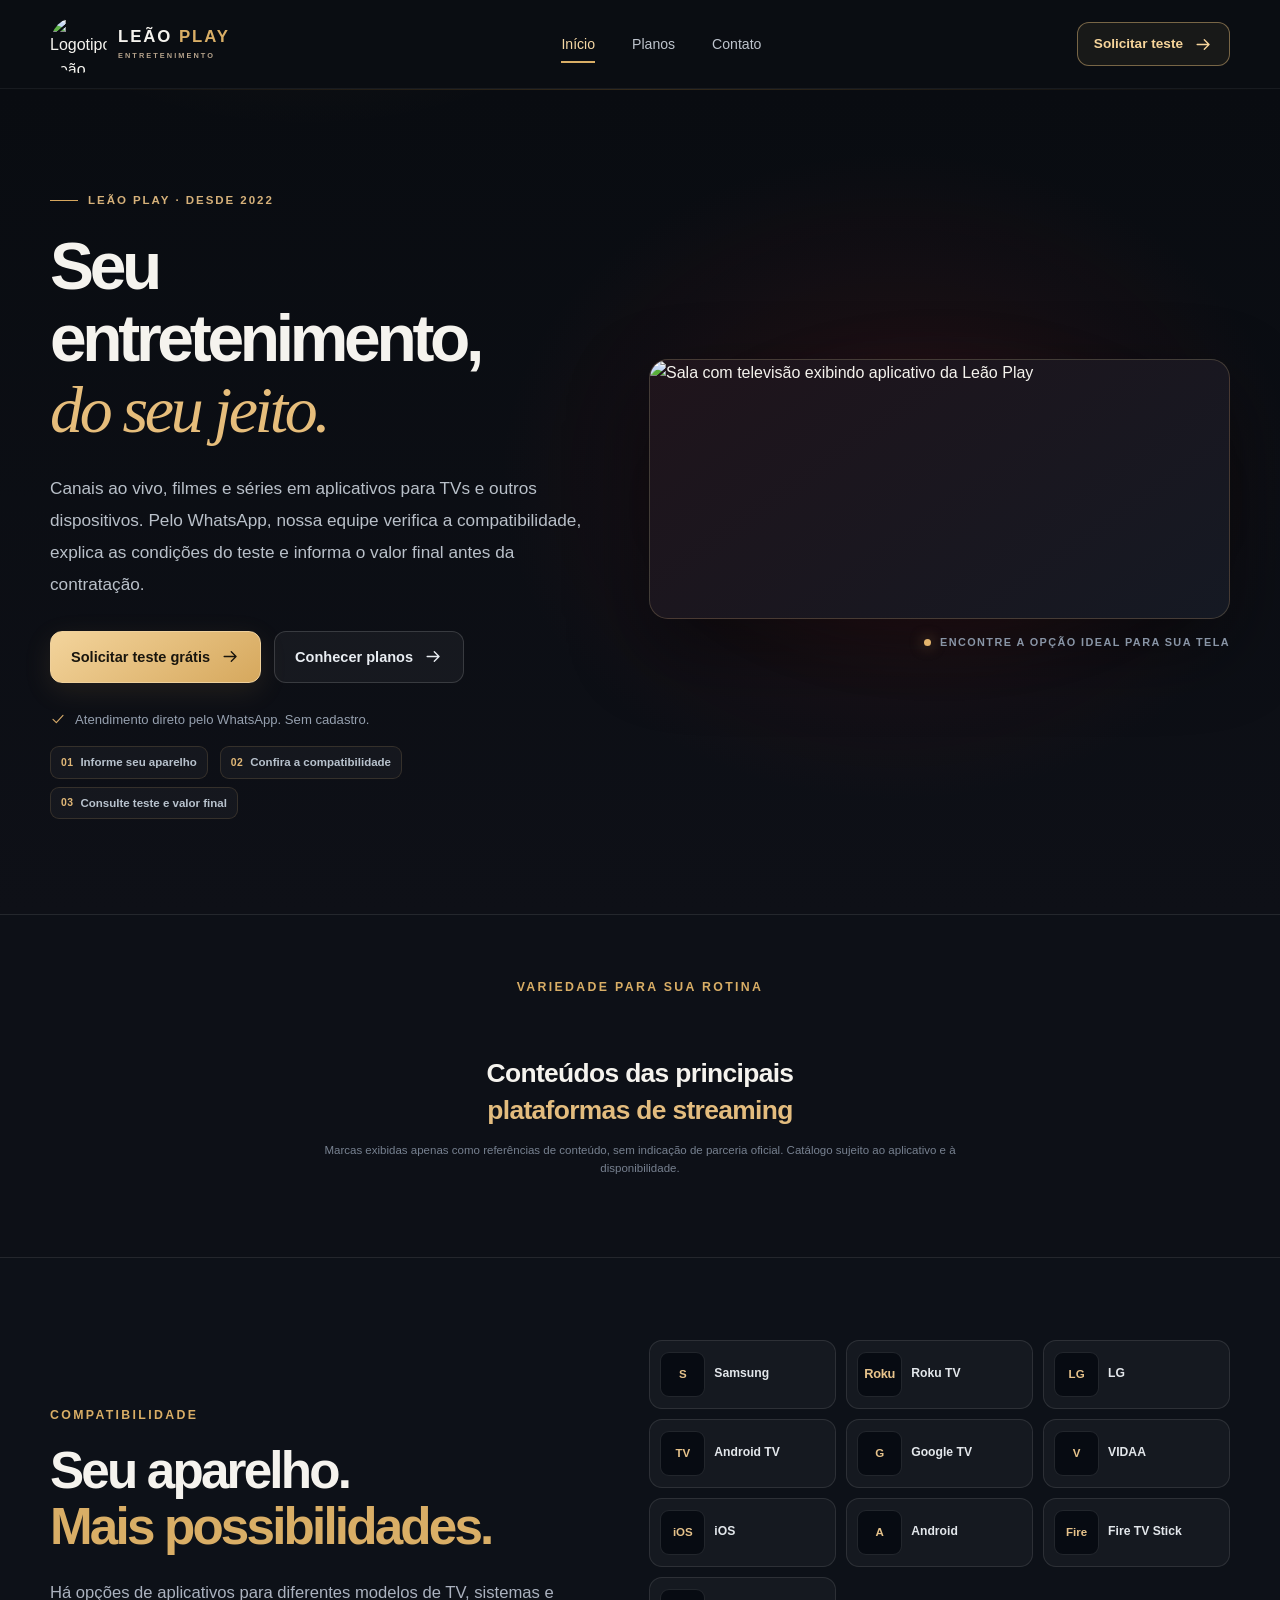
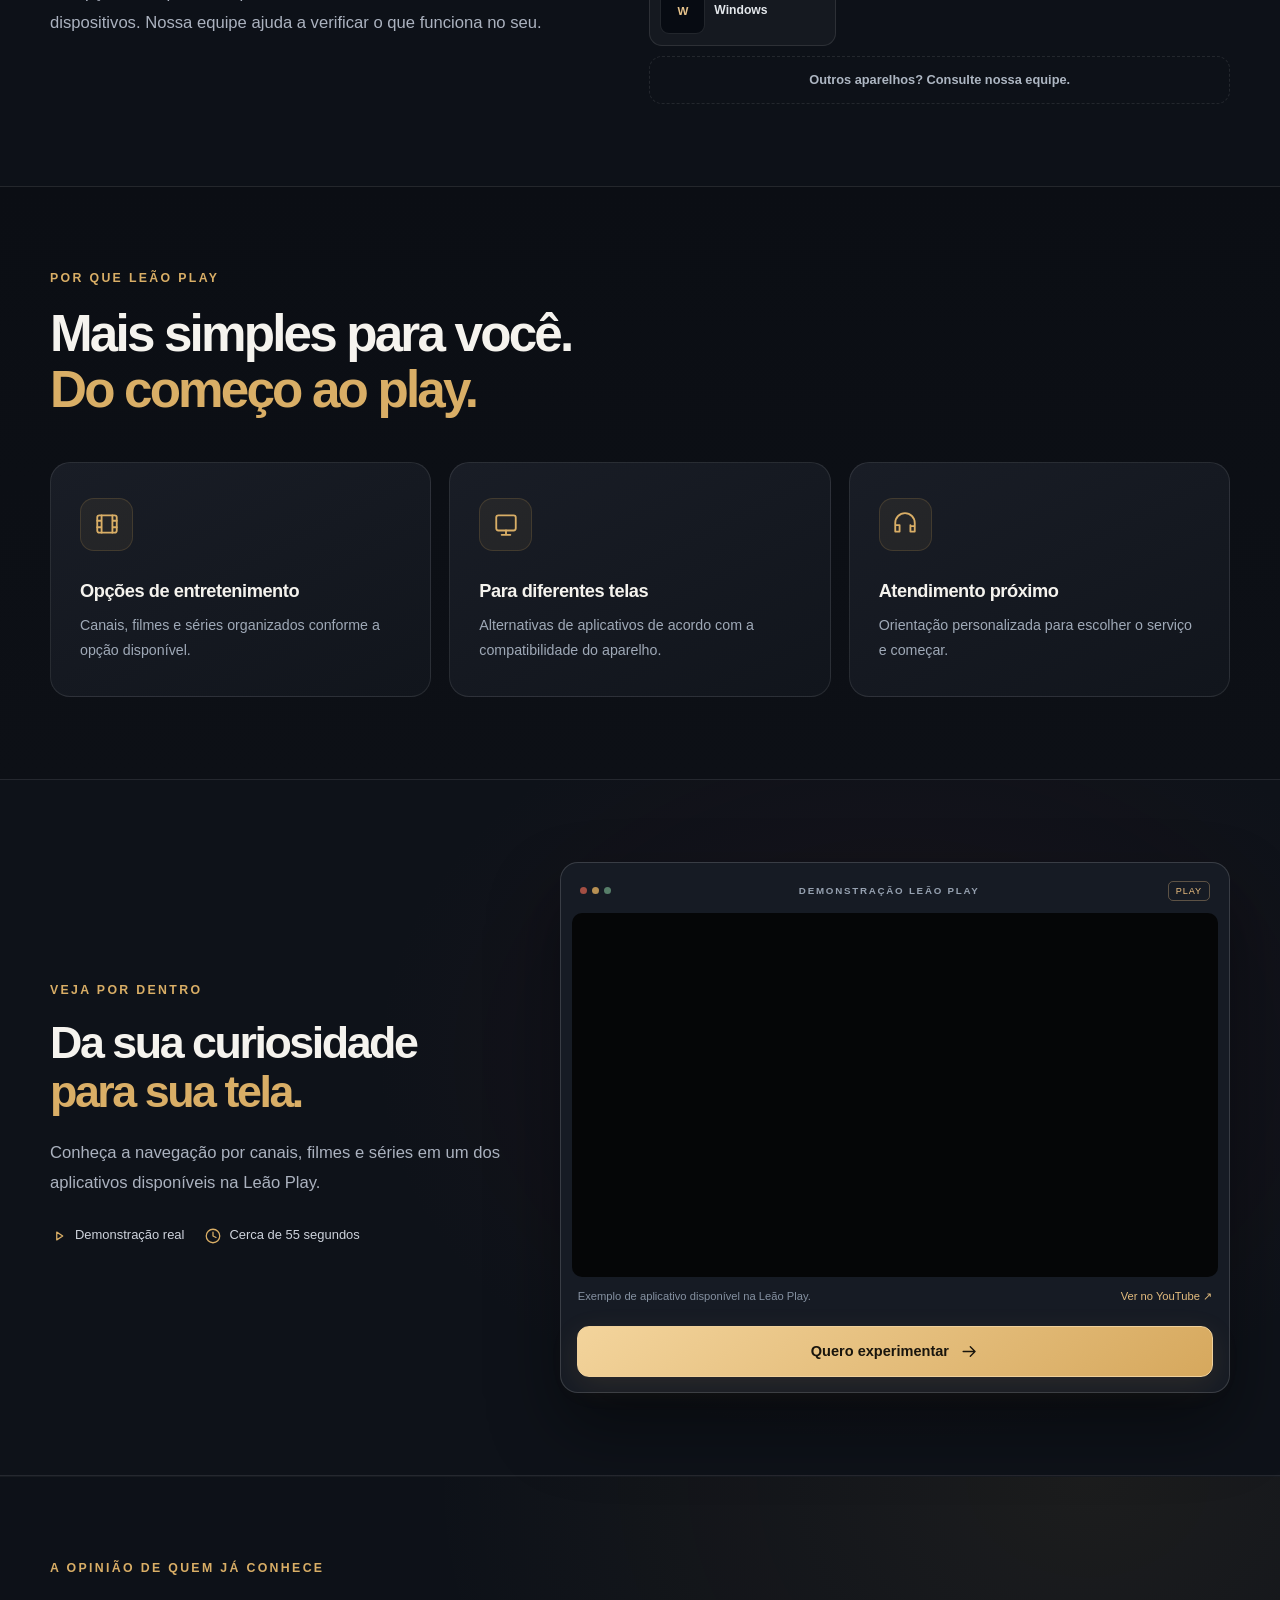
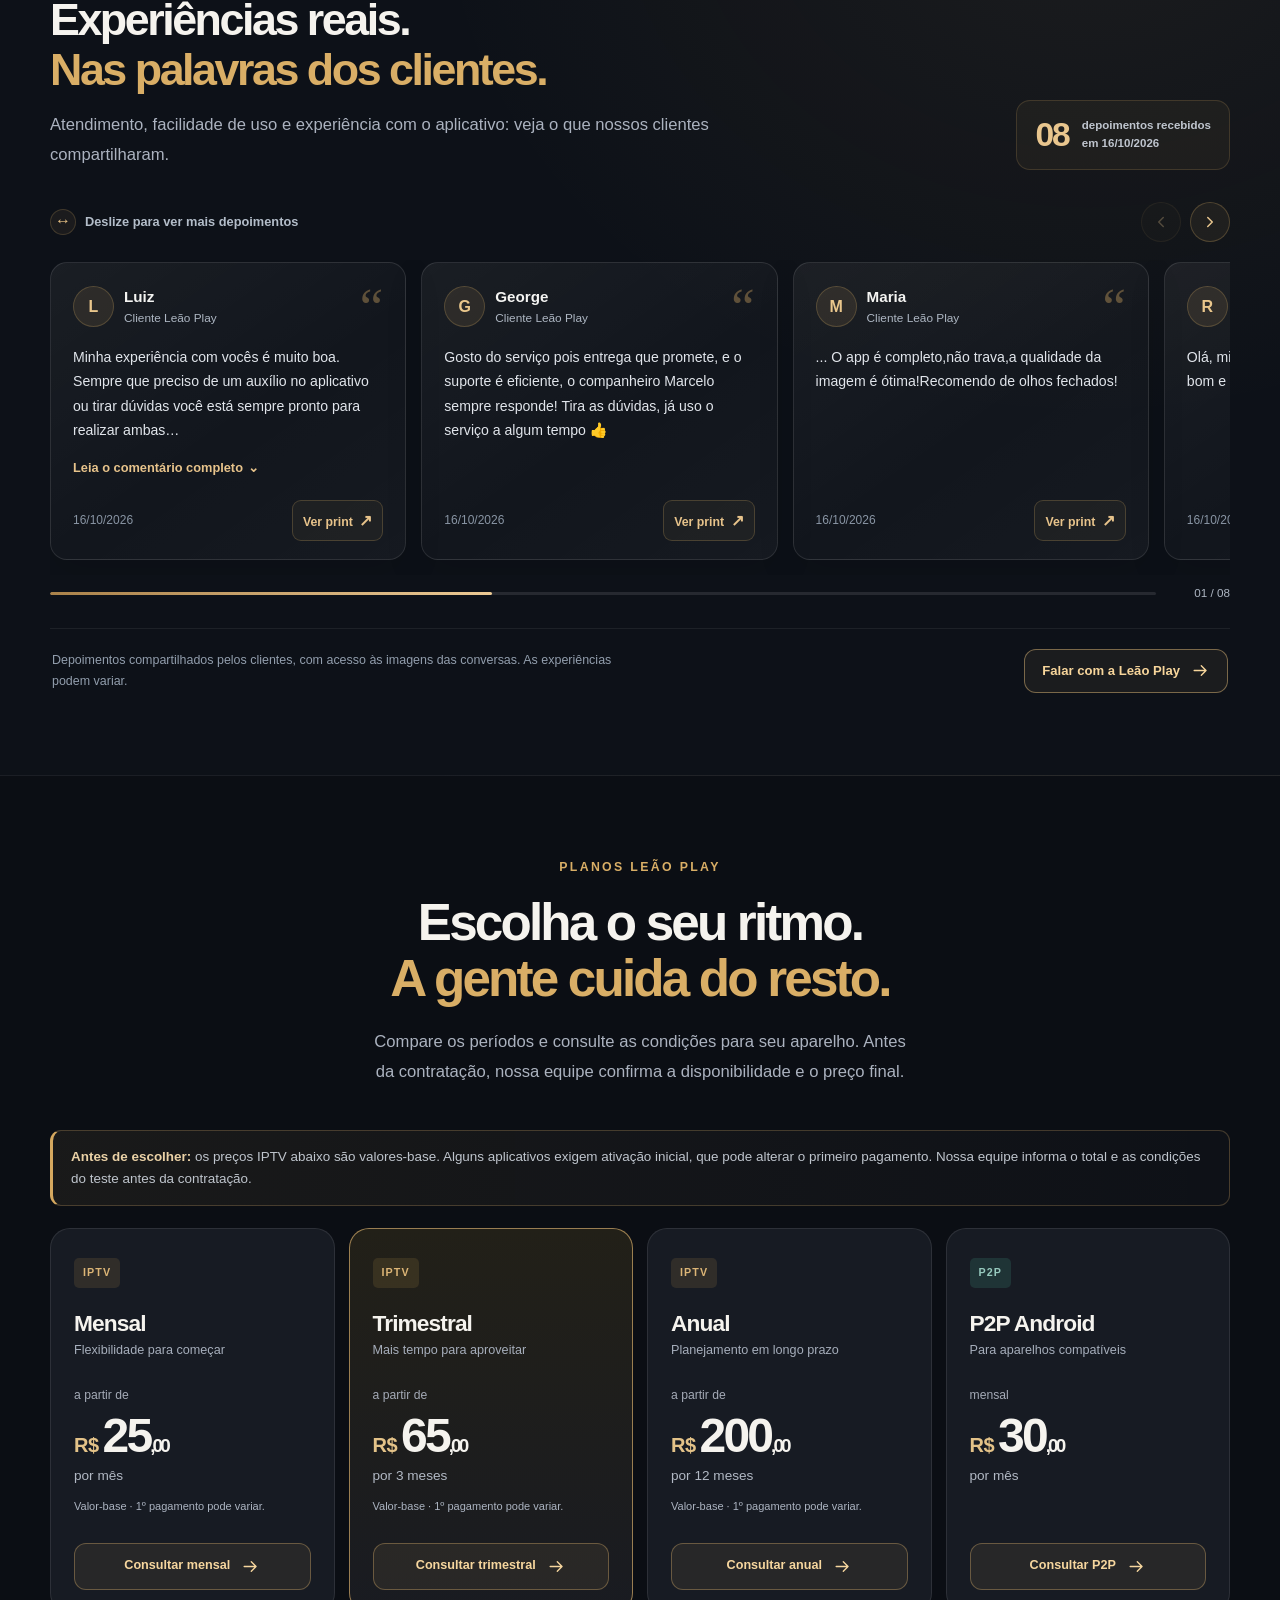
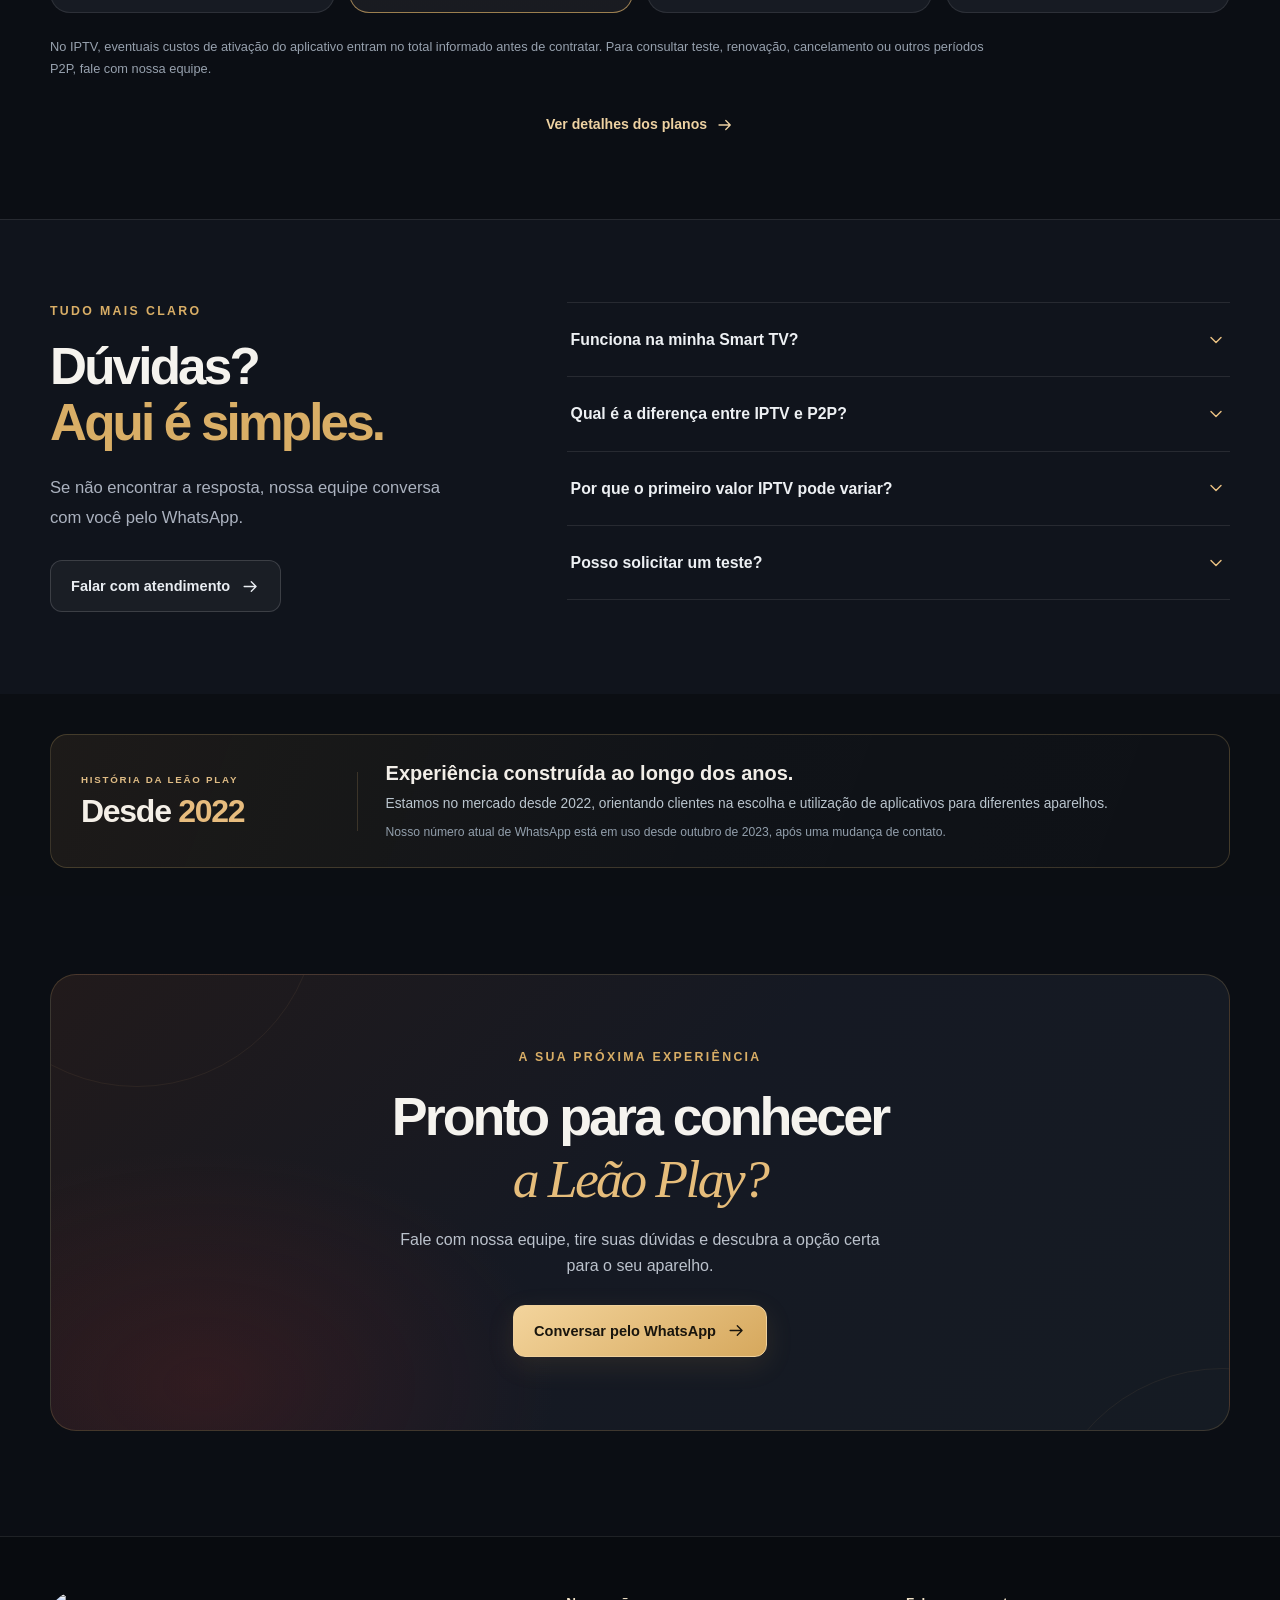
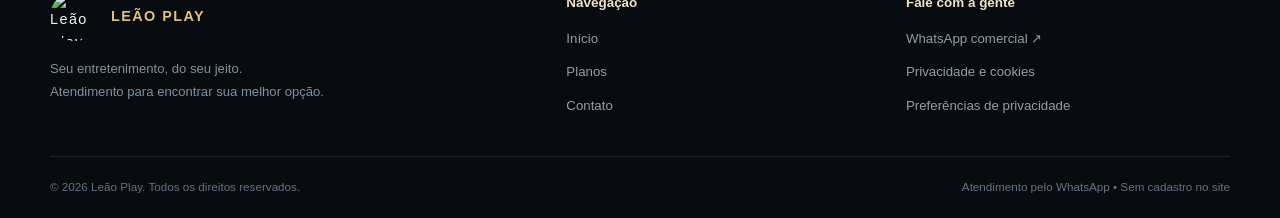
==== commit 82a0def5: "Add files via upload" ====
--- a/index.html
+++ b/index.html
@@ -16,6 +16,21 @@
 <link rel="preload" as="image" href="https://midia.leaoplay.com.br/5077958749556772186.jpg" fetchpriority="high">
 <link rel="stylesheet" href="./styles.css">
 <script src="./app.js" defer></script>
+<style id="leao-v13-offer-clarity">
+/* V13 — textos de orientação comercial no topo. Isolado das demais seções. */
+.hero .leao-hero-flow{display:flex;flex-wrap:wrap;gap:8px 12px;margin-top:16px;max-width:620px}
+.hero .leao-hero-flow span{display:inline-flex;align-items:center;gap:7px;padding:7px 10px;background:rgba(255,255,255,.035);border:1px solid rgba(232,188,116,.15);border-radius:9px;color:#b8c2cd;font-weight:550;font-size:.72rem;line-height:1.45}
+.hero .leao-hero-flow b{font-size:.65rem;font-weight:850;letter-spacing:.04em;color:#e0b777}
+@media(max-width:540px){.hero .leao-hero-flow{gap:7px;margin-top:12px}.hero .leao-hero-flow span{font-size:.68rem;padding:6px 8px}}
+
+/* V13 — transparência de valores-base e condições, sem alterar cards e botões existentes. */
+.leao-plan-clarity{display:flex;align-items:flex-start;gap:12px;border:1px solid rgba(218,177,108,.25);border-left:3px solid #d5a85f;background:linear-gradient(90deg,rgba(218,177,108,.07),rgba(255,255,255,.016));padding:15px 18px;margin:0 0 22px;border-radius:11px;color:#bfc5cd;font-size:.84rem;line-height:1.65}
+.leao-plan-clarity strong{color:#ead1a6;font-weight:780}
+.leao-plan-clarity p{margin:0}
+.leao-plan-detail{margin:-14px 0 17px;min-height:28px;color:#acb4c1;font-size:.69rem;line-height:1.45}
+.leao-plan-detail strong{font-weight:700;color:#dfc08d}
+@media(max-width:540px){.leao-plan-clarity{padding:12px 13px;margin-bottom:17px;font-size:.78rem;line-height:1.6}.leao-plan-detail{margin:-6px 0 14px;font-size:.73rem;min-height:0}}
+</style>
 <style id="device-logos-v6">
 /* Só a seção de compatibilidade. Independente do cache do styles.css. */
 .devices-section .device-logos-compact{display:grid;grid-template-columns:repeat(3,minmax(0,1fr));gap:10px;align-items:stretch;min-width:0}
@@ -133,8 +148,8 @@
 <div class="header-actions"><a class="btn btn-outline btn-small" href="https://wa.me/5591991618878" data-wa="teste" target="_blank" rel="noopener noreferrer" >Solicitar teste <svg width="22" height="22" viewBox="0 0 24 24" fill="none" stroke="currentColor" stroke-width="1.7" stroke-linecap="round" stroke-linejoin="round" aria-hidden="true"><path d="M4 12h15m-6-6 6 6-6 6"/></svg></a><button type="button" class="menu-toggle" id="menu-toggle" aria-controls="mobile-nav" aria-expanded="false" aria-label="Abrir menu"><svg width="22" height="22" viewBox="0 0 24 24" fill="none" stroke="currentColor" stroke-width="1.7" stroke-linecap="round" stroke-linejoin="round" aria-hidden="true"><path d="M4 7h16M4 12h16M4 17h16"/></svg></button></div>
 </div><nav id="mobile-nav" class="mobile-nav" aria-label="Navegação para celular" hidden><a class="nav-link is-current" href="./index.html" aria-current="page">Início</a><a class="nav-link " href="./planos.html" >Planos</a><a class="nav-link " href="./contato.html" >Contato</a><a class="btn btn-primary mobile-cta" href="https://wa.me/5591991618878" data-wa="teste" target="_blank" rel="noopener noreferrer" >Solicitar teste <svg width="22" height="22" viewBox="0 0 24 24" fill="none" stroke="currentColor" stroke-width="1.7" stroke-linecap="round" stroke-linejoin="round" aria-hidden="true"><path d="M4 12h15m-6-6 6 6-6 6"/></svg></a></nav></header>
 <main id="conteudo">
-<section class="hero section" aria-labelledby="hero-title"><div class="container hero-grid"><div class="hero-copy"><div class="eyebrow"><span class="eyebrow-line"></span> UMA NOVA FORMA DE APROVEITAR</div><h1 id="hero-title">Seu entretenimento,<br><em>do seu jeito.</em></h1><p class="hero-description">Canais ao vivo, filmes e séries em aplicativos para diferentes dispositivos. Conheça a Leão Play e encontre a opção ideal para você.</p>
-<div class="hero-actions"><a class="btn btn-primary" href="https://wa.me/5591991618878" data-wa="teste" target="_blank" rel="noopener noreferrer" >Solicitar teste grátis <svg width="22" height="22" viewBox="0 0 24 24" fill="none" stroke="currentColor" stroke-width="1.7" stroke-linecap="round" stroke-linejoin="round" aria-hidden="true"><path d="M4 12h15m-6-6 6 6-6 6"/></svg></a><a class="btn btn-ghost" href="./planos.html">Conhecer planos <svg width="22" height="22" viewBox="0 0 24 24" fill="none" stroke="currentColor" stroke-width="1.7" stroke-linecap="round" stroke-linejoin="round" aria-hidden="true"><path d="M4 12h15m-6-6 6 6-6 6"/></svg></a></div><div class="hero-note"><svg width="22" height="22" viewBox="0 0 24 24" fill="none" stroke="currentColor" stroke-width="1.7" stroke-linecap="round" stroke-linejoin="round" aria-hidden="true"><path d="m4.5 12.5 5 5 10-11"/></svg> Atendimento direto pelo WhatsApp. Sem cadastro.</div>
+<section class="hero section" aria-labelledby="hero-title"><div class="container hero-grid"><div class="hero-copy"><div class="eyebrow"><span class="eyebrow-line"></span> LEÃO PLAY · DESDE 2022</div><h1 id="hero-title">Seu entretenimento,<br><em>do seu jeito.</em></h1><p class="hero-description">Canais ao vivo, filmes e séries em aplicativos para TVs e outros dispositivos. Pelo WhatsApp, nossa equipe verifica a compatibilidade, explica as condições do teste e informa o valor final antes da contratação.</p>
+<div class="hero-actions"><a class="btn btn-primary" href="https://wa.me/5591991618878" data-wa="teste" target="_blank" rel="noopener noreferrer" >Solicitar teste grátis <svg width="22" height="22" viewBox="0 0 24 24" fill="none" stroke="currentColor" stroke-width="1.7" stroke-linecap="round" stroke-linejoin="round" aria-hidden="true"><path d="M4 12h15m-6-6 6 6-6 6"/></svg></a><a class="btn btn-ghost" href="./planos.html">Conhecer planos <svg width="22" height="22" viewBox="0 0 24 24" fill="none" stroke="currentColor" stroke-width="1.7" stroke-linecap="round" stroke-linejoin="round" aria-hidden="true"><path d="M4 12h15m-6-6 6 6-6 6"/></svg></a></div><div class="hero-note"><svg width="22" height="22" viewBox="0 0 24 24" fill="none" stroke="currentColor" stroke-width="1.7" stroke-linecap="round" stroke-linejoin="round" aria-hidden="true"><path d="m4.5 12.5 5 5 10-11"/></svg> Atendimento direto pelo WhatsApp. Sem cadastro.</div><div class="leao-hero-flow" aria-label="Como funciona o atendimento"><span><b>01</b> Informe seu aparelho</span><span><b>02</b> Confira a compatibilidade</span><span><b>03</b> Consulte teste e valor final</span></div>
 </div><div class="hero-media"><div class="media-halo"></div><div class="hero-image-wrap"><img src="https://midia.leaoplay.com.br/5077958749556772186.jpg" class="hero-image" alt="Sala com televisão exibindo aplicativo da Leão Play" loading="eager" fetchpriority="high" decoding="async"><div class="image-error" hidden><span>LEÃO PLAY</span><small>Seu entretenimento começa aqui.</small></div></div><div class="hero-image-caption"><span class="pulse-dot"></span> ENCONTRE A OPÇÃO IDEAL PARA SUA TELA</div></div></div></section>
 <section class="brands-section section" aria-labelledby="brands-title"><div class="container"><p class="section-kicker center">VARIEDADE PARA SUA ROTINA</p><div class="marquee" aria-label="Logotipos de plataformas de streaming"><div class="marquee-track"><div class="marquee-set"><div class="logo-tile"><img src="https://midia.leaoplay.com.br/carrossel/507795874955677200.jpg" alt="Logotipo de plataforma de streaming 1" loading="eager" decoding="async" fetchpriority="low" width="160" height="85"></div><div class="logo-tile"><img src="https://midia.leaoplay.com.br/carrossel/5077958749556772201.jpg" alt="Logotipo de plataforma de streaming 2" loading="eager" decoding="async" fetchpriority="low" width="160" height="85"></div><div class="logo-tile"><img src="https://midia.leaoplay.com.br/carrossel/5077958749556772202.jpg" alt="Logotipo de plataforma de streaming 3" loading="eager" decoding="async" fetchpriority="low" width="160" height="85"></div><div class="logo-tile"><img src="https://midia.leaoplay.com.br/carrossel/5077958749556772203.jpg" alt="Logotipo de plataforma de streaming 4" loading="eager" decoding="async" fetchpriority="low" width="160" height="85"></div><div class="logo-tile"><img src="https://midia.leaoplay.com.br/carrossel/5077958749556772200.jpg" alt="Logotipo de plataforma de streaming 5" loading="eager" decoding="async" fetchpriority="low" width="160" height="85"></div><div class="logo-tile"><img src="https://midia.leaoplay.com.br/carrossel/5077958749556772204.jpg" alt="Logotipo de plataforma de streaming 6" loading="eager" decoding="async" fetchpriority="low" width="160" height="85"></div><div class="logo-tile"><img src="https://midia.leaoplay.com.br/carrossel/5077958749556772206.jpg" alt="Logotipo de plataforma de streaming 7" loading="eager" decoding="async" fetchpriority="low" width="160" height="85"></div><div class="logo-tile"><img src="https://midia.leaoplay.com.br/carrossel/5077958749556772207.jpg" alt="Logotipo de plataforma de streaming 8" loading="eager" decoding="async" fetchpriority="low" width="160" height="85"></div><div class="logo-tile"><img src="https://midia.leaoplay.com.br/carrossel/5077958749556772205.jpg" alt="Logotipo de plataforma de streaming 9" loading="eager" decoding="async" fetchpriority="low" width="160" height="85"></div></div><div class="marquee-set" aria-hidden="true"><div class="logo-tile"><img src="https://midia.leaoplay.com.br/carrossel/507795874955677200.jpg" alt="Logotipo de plataforma de streaming 1" loading="eager" decoding="async" fetchpriority="low" width="160" height="85"></div><div class="logo-tile"><img src="https://midia.leaoplay.com.br/carrossel/5077958749556772201.jpg" alt="Logotipo de plataforma de streaming 2" loading="eager" decoding="async" fetchpriority="low" width="160" height="85"></div><div class="logo-tile"><img src="https://midia.leaoplay.com.br/carrossel/5077958749556772202.jpg" alt="Logotipo de plataforma de streaming 3" loading="eager" decoding="async" fetchpriority="low" width="160" height="85"></div><div class="logo-tile"><img src="https://midia.leaoplay.com.br/carrossel/5077958749556772203.jpg" alt="Logotipo de plataforma de streaming 4" loading="eager" decoding="async" fetchpriority="low" width="160" height="85"></div><div class="logo-tile"><img src="https://midia.leaoplay.com.br/carrossel/5077958749556772200.jpg" alt="Logotipo de plataforma de streaming 5" loading="eager" decoding="async" fetchpriority="low" width="160" height="85"></div><div class="logo-tile"><img src="https://midia.leaoplay.com.br/carrossel/5077958749556772204.jpg" alt="Logotipo de plataforma de streaming 6" loading="eager" decoding="async" fetchpriority="low" width="160" height="85"></div><div class="logo-tile"><img src="https://midia.leaoplay.com.br/carrossel/5077958749556772206.jpg" alt="Logotipo de plataforma de streaming 7" loading="eager" decoding="async" fetchpriority="low" width="160" height="85"></div><div class="logo-tile"><img src="https://midia.leaoplay.com.br/carrossel/5077958749556772207.jpg" alt="Logotipo de plataforma de streaming 8" loading="eager" decoding="async" fetchpriority="low" width="160" height="85"></div><div class="logo-tile"><img src="https://midia.leaoplay.com.br/carrossel/5077958749556772205.jpg" alt="Logotipo de plataforma de streaming 9" loading="eager" decoding="async" fetchpriority="low" width="160" height="85"></div></div></div></div><h2 id="brands-title" class="brands-title">Conteúdos das principais<br><span>plataformas de streaming</span></h2><p class="brands-disclaimer">Marcas exibidas apenas como referências de conteúdo, sem indicação de parceria oficial. Catálogo sujeito ao aplicativo e à disponibilidade.</p></div></section>
 <section class="section devices-section" id="dispositivos"><div class="container section-split"><div><p class="section-kicker">COMPATIBILIDADE</p><h2 class="section-title">Seu aparelho.<br><span>Mais possibilidades.</span></h2><p class="section-text">Há opções de aplicativos para diferentes modelos de TV, sistemas e dispositivos. Nossa equipe ajuda a verificar o que funciona no seu.</p></div><div class="device-cloud device-logos-compact" role="list" aria-label="Marcas e sistemas de dispositivos"><div class="device-compat-card" role="listitem"><span class="device-thumb-frame"><img class="device-thumb" src="https://midia.leaoplay.com.br/dispositivos/Imagem%20do%20ChatGPT%2015%20de%20out.%20de%202026%2C%2015_18_19-1.png" alt="Logotipo Samsung" loading="lazy" decoding="async" width="48" height="48" onerror="this.hidden=true;this.nextElementSibling.hidden=false"><span class="device-thumb-fallback" hidden>S</span></span><span class="device-name">Samsung</span></div><div class="device-compat-card" role="listitem"><span class="device-thumb-frame roku-wordmark" aria-hidden="true">Roku</span><span class="device-name">Roku TV</span></div><div class="device-compat-card" role="listitem"><span class="device-thumb-frame"><img class="device-thumb" src="https://midia.leaoplay.com.br/dispositivos/Imagem%20do%20ChatGPT%2015%20de%20out.%20de%202026%2C%2015_18_23-3.png" alt="Logotipo LG" loading="lazy" decoding="async" width="48" height="48" onerror="this.hidden=true;this.nextElementSibling.hidden=false"><span class="device-thumb-fallback" hidden>LG</span></span><span class="device-name">LG</span></div><div class="device-compat-card" role="listitem"><span class="device-thumb-frame"><img class="device-thumb" src="https://midia.leaoplay.com.br/dispositivos/Imagem%20do%20ChatGPT%2015%20de%20out.%20de%202026%2C%2015_18_26-4.png" alt="Logotipo Android TV" loading="lazy" decoding="async" width="48" height="48" onerror="this.hidden=true;this.nextElementSibling.hidden=false"><span class="device-thumb-fallback" hidden>TV</span></span><span class="device-name">Android TV</span></div><div class="device-compat-card" role="listitem"><span class="device-thumb-frame"><img class="device-thumb" src="https://midia.leaoplay.com.br/dispositivos/Imagem%20do%20ChatGPT%2015%20de%20out.%20de%202026%2C%2015_18_28-5.png" alt="Logotipo Google TV" loading="lazy" decoding="async" width="48" height="48" onerror="this.hidden=true;this.nextElementSibling.hidden=false"><span class="device-thumb-fallback" hidden>G</span></span><span class="device-name">Google TV</span></div><div class="device-compat-card" role="listitem"><span class="device-thumb-frame"><img class="device-thumb" src="https://midia.leaoplay.com.br/dispositivos/Imagem%20do%20ChatGPT%2015%20de%20out.%20de%202026%2C%2015_18_29-6.png" alt="Logotipo VIDAA" loading="lazy" decoding="async" width="48" height="48" onerror="this.hidden=true;this.nextElementSibling.hidden=false"><span class="device-thumb-fallback" hidden>V</span></span><span class="device-name">VIDAA</span></div><div class="device-compat-card" role="listitem"><span class="device-thumb-frame"><img class="device-thumb" src="https://midia.leaoplay.com.br/dispositivos/Imagem%20do%20ChatGPT%2015%20de%20out.%20de%202026%2C%2015_18_32-7.png" alt="Logotipo iOS" loading="lazy" decoding="async" width="48" height="48" onerror="this.hidden=true;this.nextElementSibling.hidden=false"><span class="device-thumb-fallback" hidden>iOS</span></span><span class="device-name">iOS</span></div><div class="device-compat-card" role="listitem"><span class="device-thumb-frame"><img class="device-thumb" src="https://midia.leaoplay.com.br/dispositivos/Imagem%20do%20ChatGPT%2015%20de%20out.%20de%202026%2C%2015_18_33-8.png" alt="Logotipo Android" loading="lazy" decoding="async" width="48" height="48" onerror="this.hidden=true;this.nextElementSibling.hidden=false"><span class="device-thumb-fallback" hidden>A</span></span><span class="device-name">Android</span></div><div class="device-compat-card" role="listitem"><span class="device-thumb-frame"><img class="device-thumb" src="https://midia.leaoplay.com.br/dispositivos/Imagem%20do%20ChatGPT%2015%20de%20out.%20de%202026%2C%2015_18_35-9.png" alt="Logotipo Fire TV Stick" loading="lazy" decoding="async" width="48" height="48" onerror="this.hidden=true;this.nextElementSibling.hidden=false"><span class="device-thumb-fallback" hidden>Fire</span></span><span class="device-name">Fire TV Stick</span></div><div class="device-compat-card" role="listitem"><span class="device-thumb-frame"><img class="device-thumb" src="https://midia.leaoplay.com.br/dispositivos/Imagem%20do%20ChatGPT%2015%20de%20out.%20de%202026%2C%2015_18_36-10.png" alt="Logotipo Windows" loading="lazy" decoding="async" width="48" height="48" onerror="this.hidden=true;this.nextElementSibling.hidden=false"><span class="device-thumb-fallback" hidden>W</span></span><span class="device-name">Windows</span></div><div class="device-last compact-device-note" role="listitem">Outros aparelhos? Consulte nossa equipe.</div></div></div></section>
@@ -325,12 +340,12 @@
 </script>
 <!-- V11 FIM: visualização do print -->
 
-<section class="section plans-section" id="planos"><div class="container"><div class="section-heading center"><p class="section-kicker">PLANOS LEÃO PLAY</p><h2 class="section-title">Escolha o seu ritmo.<br><span>A gente cuida do resto.</span></h2><p class="section-text">Valores de referência. Nossa equipe confirma a opção disponível e o valor final para seu aparelho.</p></div><div class="plans-grid">
-<article class="plan-card"><span class="plan-tag">IPTV</span><h3>Mensal</h3><p class="plan-period">Flexibilidade para começar</p><p class="plan-start">a partir de</p><p class="plan-price"><span>R$</span>25<small>,00</small></p><p class="plan-suffix">por mês</p><a class="btn btn-plan" href="https://wa.me/5591991618878" data-wa="mensal" target="_blank" rel="noopener noreferrer" >Consultar mensal <svg width="22" height="22" viewBox="0 0 24 24" fill="none" stroke="currentColor" stroke-width="1.7" stroke-linecap="round" stroke-linejoin="round" aria-hidden="true"><path d="M4 12h15m-6-6 6 6-6 6"/></svg></a></article>
-<article class="plan-card highlighted"><span class="plan-tag">IPTV</span><h3>Trimestral</h3><p class="plan-period">Mais tempo para aproveitar</p><p class="plan-start">a partir de</p><p class="plan-price"><span>R$</span>65<small>,00</small></p><p class="plan-suffix">por 3 meses</p><a class="btn btn-plan" href="https://wa.me/5591991618878" data-wa="trimestral" target="_blank" rel="noopener noreferrer" >Consultar trimestral <svg width="22" height="22" viewBox="0 0 24 24" fill="none" stroke="currentColor" stroke-width="1.7" stroke-linecap="round" stroke-linejoin="round" aria-hidden="true"><path d="M4 12h15m-6-6 6 6-6 6"/></svg></a></article>
-<article class="plan-card"><span class="plan-tag">IPTV</span><h3>Anual</h3><p class="plan-period">Planejamento em longo prazo</p><p class="plan-start">a partir de</p><p class="plan-price"><span>R$</span>200<small>,00</small></p><p class="plan-suffix">por 12 meses</p><a class="btn btn-plan" href="https://wa.me/5591991618878" data-wa="anual" target="_blank" rel="noopener noreferrer" >Consultar anual <svg width="22" height="22" viewBox="0 0 24 24" fill="none" stroke="currentColor" stroke-width="1.7" stroke-linecap="round" stroke-linejoin="round" aria-hidden="true"><path d="M4 12h15m-6-6 6 6-6 6"/></svg></a></article>
+<section class="section plans-section" id="planos"><div class="container"><div class="section-heading center"><p class="section-kicker">PLANOS LEÃO PLAY</p><h2 class="section-title">Escolha o seu ritmo.<br><span>A gente cuida do resto.</span></h2><p class="section-text">Compare os períodos e consulte as condições para seu aparelho. Antes da contratação, nossa equipe confirma a disponibilidade e o preço final.</p></div><div class="leao-plan-clarity" role="note"><p><strong>Antes de escolher:</strong> os preços IPTV abaixo são valores-base. Alguns aplicativos exigem ativação inicial, que pode alterar o primeiro pagamento. Nossa equipe informa o total e as condições do teste antes da contratação.</p></div><div class="plans-grid">
+<article class="plan-card"><span class="plan-tag">IPTV</span><h3>Mensal</h3><p class="plan-period">Flexibilidade para começar</p><p class="plan-start">a partir de</p><p class="plan-price"><span>R$</span>25<small>,00</small></p><p class="plan-suffix">por mês</p><p class="leao-plan-detail">Valor-base · 1º pagamento pode variar.</p><a class="btn btn-plan" href="https://wa.me/5591991618878" data-wa="mensal" target="_blank" rel="noopener noreferrer" >Consultar mensal <svg width="22" height="22" viewBox="0 0 24 24" fill="none" stroke="currentColor" stroke-width="1.7" stroke-linecap="round" stroke-linejoin="round" aria-hidden="true"><path d="M4 12h15m-6-6 6 6-6 6"/></svg></a></article>
+<article class="plan-card highlighted"><span class="plan-tag">IPTV</span><h3>Trimestral</h3><p class="plan-period">Mais tempo para aproveitar</p><p class="plan-start">a partir de</p><p class="plan-price"><span>R$</span>65<small>,00</small></p><p class="plan-suffix">por 3 meses</p><p class="leao-plan-detail">Valor-base · 1º pagamento pode variar.</p><a class="btn btn-plan" href="https://wa.me/5591991618878" data-wa="trimestral" target="_blank" rel="noopener noreferrer" >Consultar trimestral <svg width="22" height="22" viewBox="0 0 24 24" fill="none" stroke="currentColor" stroke-width="1.7" stroke-linecap="round" stroke-linejoin="round" aria-hidden="true"><path d="M4 12h15m-6-6 6 6-6 6"/></svg></a></article>
+<article class="plan-card"><span class="plan-tag">IPTV</span><h3>Anual</h3><p class="plan-period">Planejamento em longo prazo</p><p class="plan-start">a partir de</p><p class="plan-price"><span>R$</span>200<small>,00</small></p><p class="plan-suffix">por 12 meses</p><p class="leao-plan-detail">Valor-base · 1º pagamento pode variar.</p><a class="btn btn-plan" href="https://wa.me/5591991618878" data-wa="anual" target="_blank" rel="noopener noreferrer" >Consultar anual <svg width="22" height="22" viewBox="0 0 24 24" fill="none" stroke="currentColor" stroke-width="1.7" stroke-linecap="round" stroke-linejoin="round" aria-hidden="true"><path d="M4 12h15m-6-6 6 6-6 6"/></svg></a></article>
 <article class="plan-card"><span class="plan-tag p2p-tag">P2P</span><h3>P2P Android</h3><p class="plan-period">Para aparelhos compatíveis</p><p class="plan-start">mensal</p><p class="plan-price"><span>R$</span>30<small>,00</small></p><p class="plan-suffix">por mês</p><a class="btn btn-plan" href="https://wa.me/5591991618878" data-wa="p2p" target="_blank" rel="noopener noreferrer" >Consultar P2P <svg width="22" height="22" viewBox="0 0 24 24" fill="none" stroke="currentColor" stroke-width="1.7" stroke-linecap="round" stroke-linejoin="round" aria-hidden="true"><path d="M4 12h15m-6-6 6 6-6 6"/></svg></a></article>
-</div><p class="price-note">No IPTV, o valor da primeira contratação pode variar conforme o aplicativo necessário. A equipe confirma tudo antes da contratação. Outros períodos P2P: consulte o atendimento.</p><div class="section-link"><a href="./planos.html">Ver detalhes dos planos <svg width="22" height="22" viewBox="0 0 24 24" fill="none" stroke="currentColor" stroke-width="1.7" stroke-linecap="round" stroke-linejoin="round" aria-hidden="true"><path d="M4 12h15m-6-6 6 6-6 6"/></svg></a></div></div></section>
+</div><p class="price-note">No IPTV, eventuais custos de ativação do aplicativo entram no total informado antes de contratar. Para consultar teste, renovação, cancelamento ou outros períodos P2P, fale com nossa equipe.</p><div class="section-link"><a href="./planos.html">Ver detalhes dos planos <svg width="22" height="22" viewBox="0 0 24 24" fill="none" stroke="currentColor" stroke-width="1.7" stroke-linecap="round" stroke-linejoin="round" aria-hidden="true"><path d="M4 12h15m-6-6 6 6-6 6"/></svg></a></div></div></section>
 <section class="section faq-section" id="duvidas"><div class="container faq-grid"><div><p class="section-kicker">TUDO MAIS CLARO</p><h2 class="section-title">Dúvidas?<br><span>Aqui é simples.</span></h2><p class="section-text">Se não encontrar a resposta, nossa equipe conversa com você pelo WhatsApp.</p><a class="btn btn-ghost" href="https://wa.me/5591991618878" data-wa="geral" target="_blank" rel="noopener noreferrer" >Falar com atendimento <svg width="22" height="22" viewBox="0 0 24 24" fill="none" stroke="currentColor" stroke-width="1.7" stroke-linecap="round" stroke-linejoin="round" aria-hidden="true"><path d="M4 12h15m-6-6 6 6-6 6"/></svg></a></div><div class="faq-list"><details><summary>Funciona na minha Smart TV? <svg width="22" height="22" viewBox="0 0 24 24" fill="none" stroke="currentColor" stroke-width="1.7" stroke-linecap="round" stroke-linejoin="round" aria-hidden="true"><path d="m6 9 6 6 6-6"/></svg></summary><p>Há opções para diferentes aparelhos. A compatibilidade depende do modelo e do aplicativo, e é confirmada no atendimento.</p></details><details><summary>Qual é a diferença entre IPTV e P2P? <svg width="22" height="22" viewBox="0 0 24 24" fill="none" stroke="currentColor" stroke-width="1.7" stroke-linecap="round" stroke-linejoin="round" aria-hidden="true"><path d="m6 9 6 6 6-6"/></svg></summary><p>São modalidades de distribuição de conteúdo. Na Leão Play, o P2P é oferecido para dispositivos Android compatíveis; a equipe pode orientar sobre as opções.</p></details><details><summary>Por que o primeiro valor IPTV pode variar? <svg width="22" height="22" viewBox="0 0 24 24" fill="none" stroke="currentColor" stroke-width="1.7" stroke-linecap="round" stroke-linejoin="round" aria-hidden="true"><path d="m6 9 6 6 6-6"/></svg></summary><p>Alguns aplicativos exigem ativação inicial. Quando aplicável, esse custo já é considerado no valor final do pacote informado pela equipe.</p></details><details><summary>Posso solicitar um teste? <svg width="22" height="22" viewBox="0 0 24 24" fill="none" stroke="currentColor" stroke-width="1.7" stroke-linecap="round" stroke-linejoin="round" aria-hidden="true"><path d="m6 9 6 6 6-6"/></svg></summary><p>Sim, entre em contato pelo WhatsApp para consultar a disponibilidade e as condições de teste.</p></details></div></div></section>
 <!-- V12: história da empresa em seção separada do carrossel de clientes -->
 <section class="leao-history-section" aria-labelledby="leao-history-title">
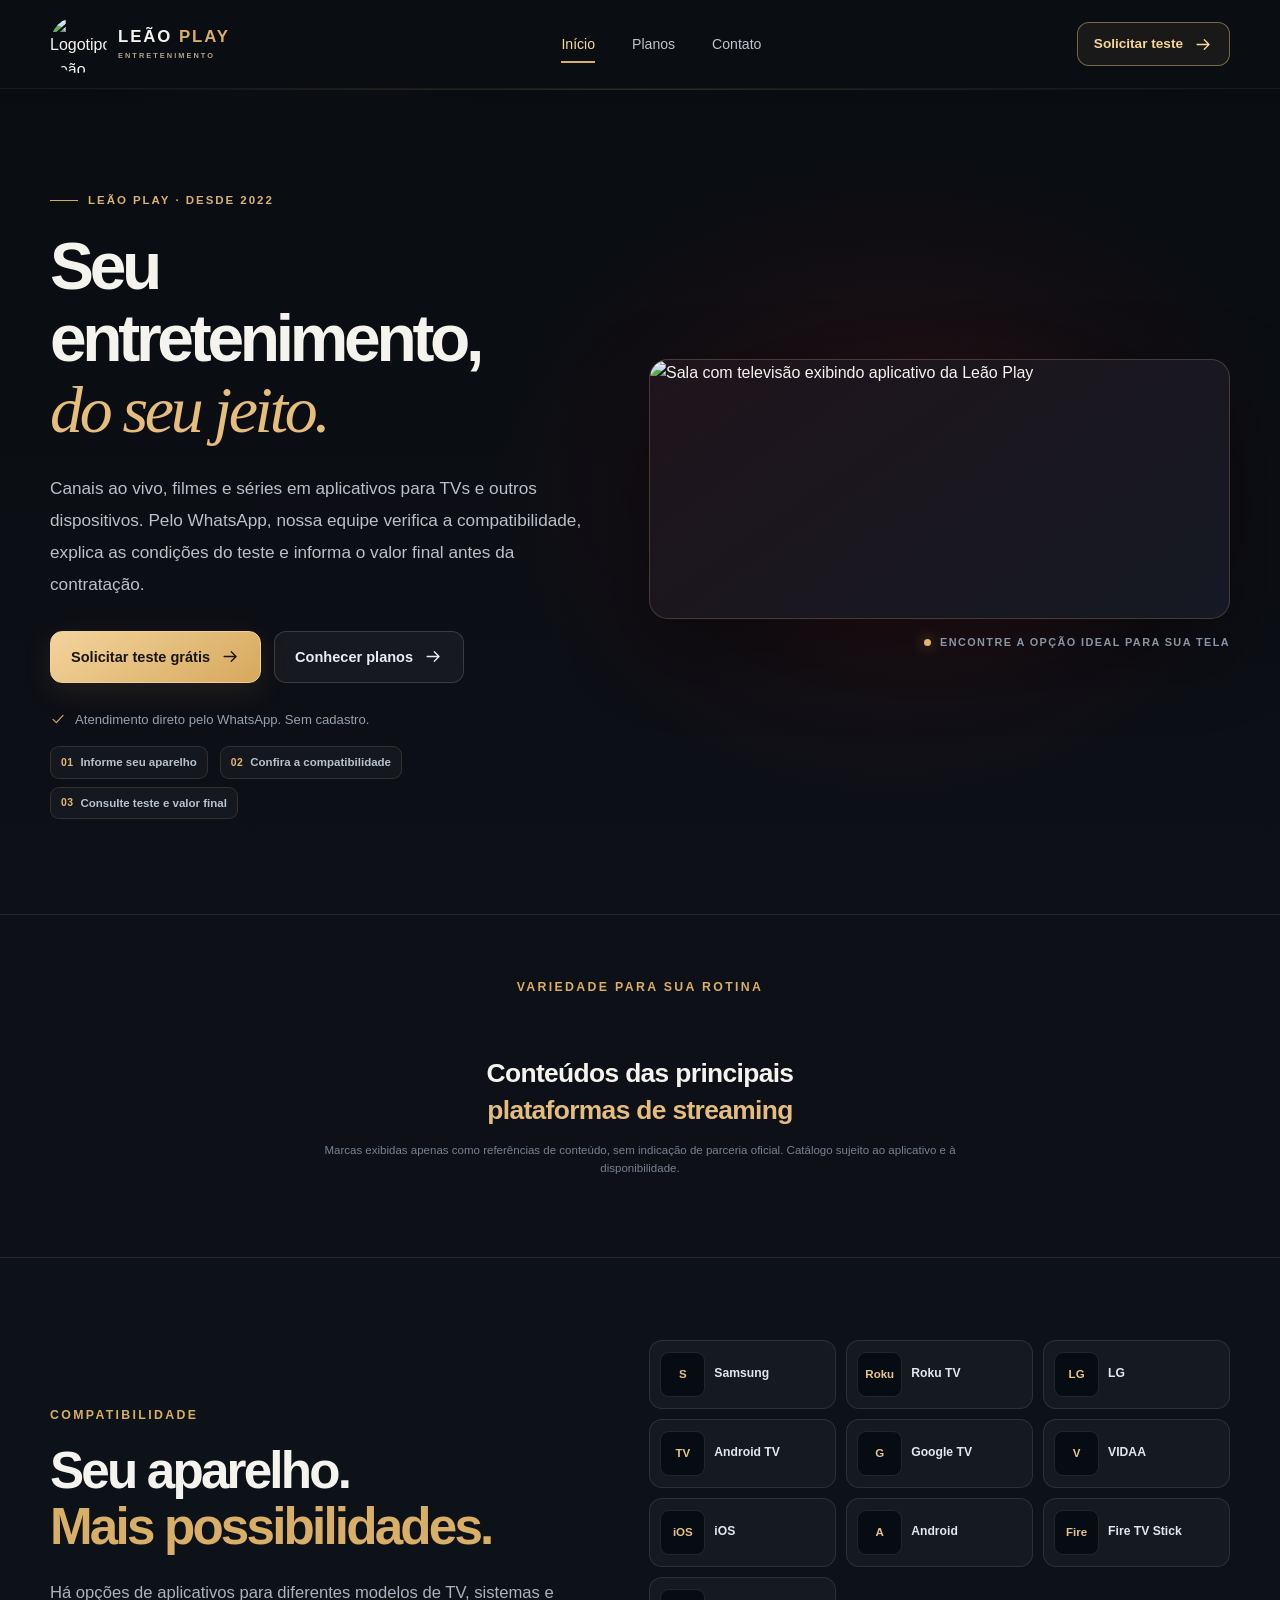
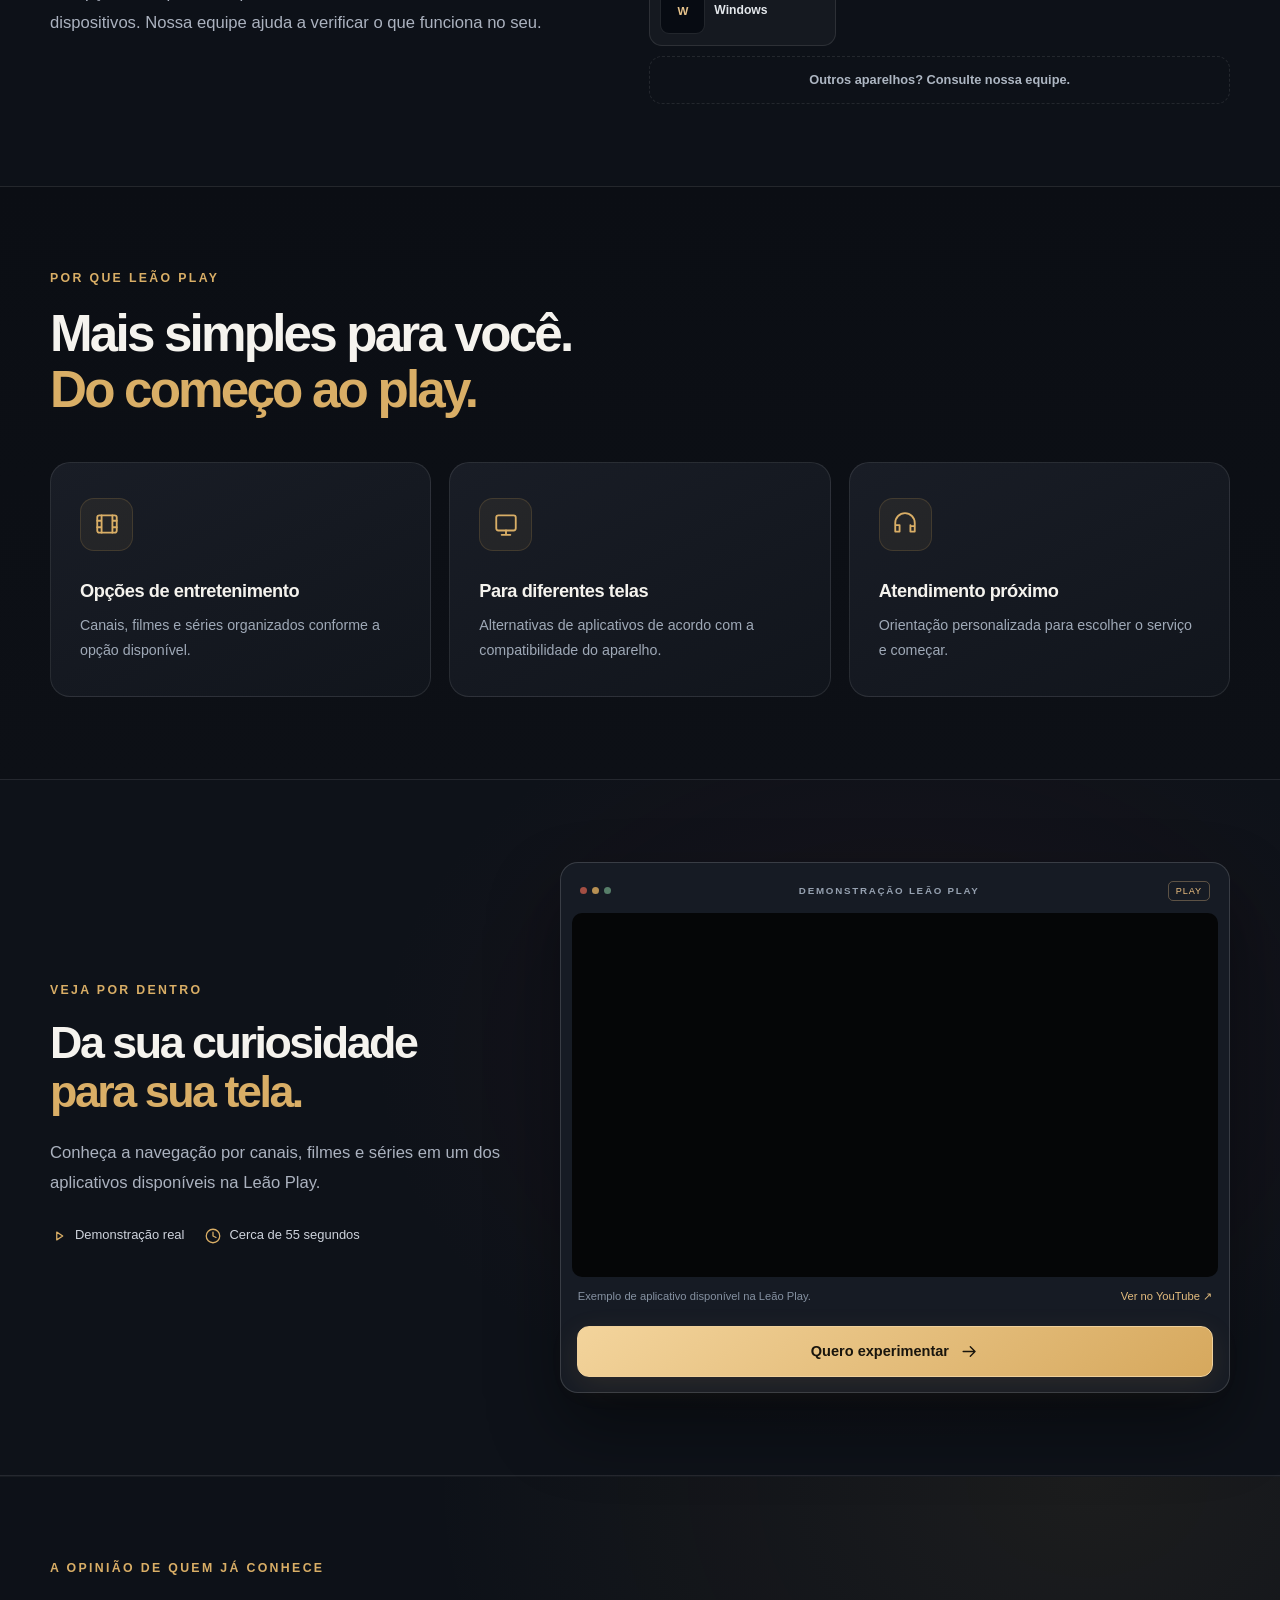
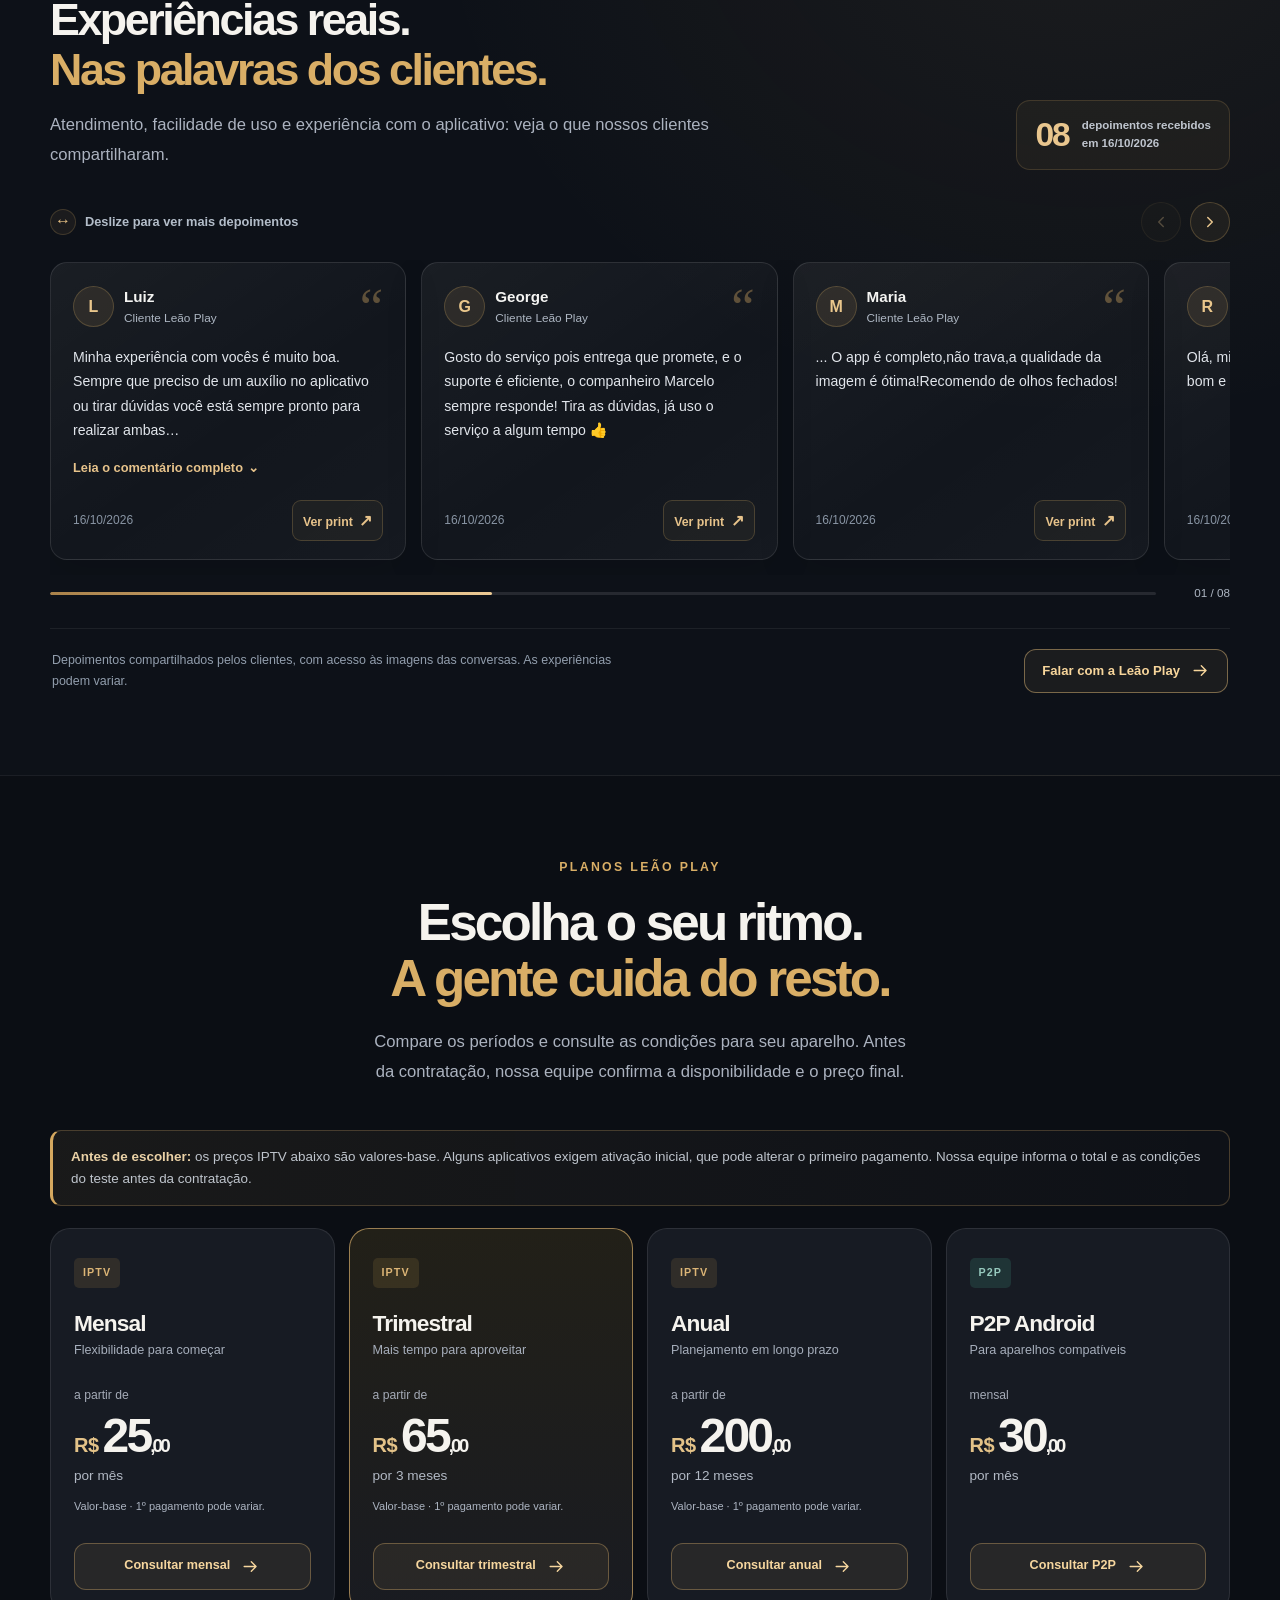
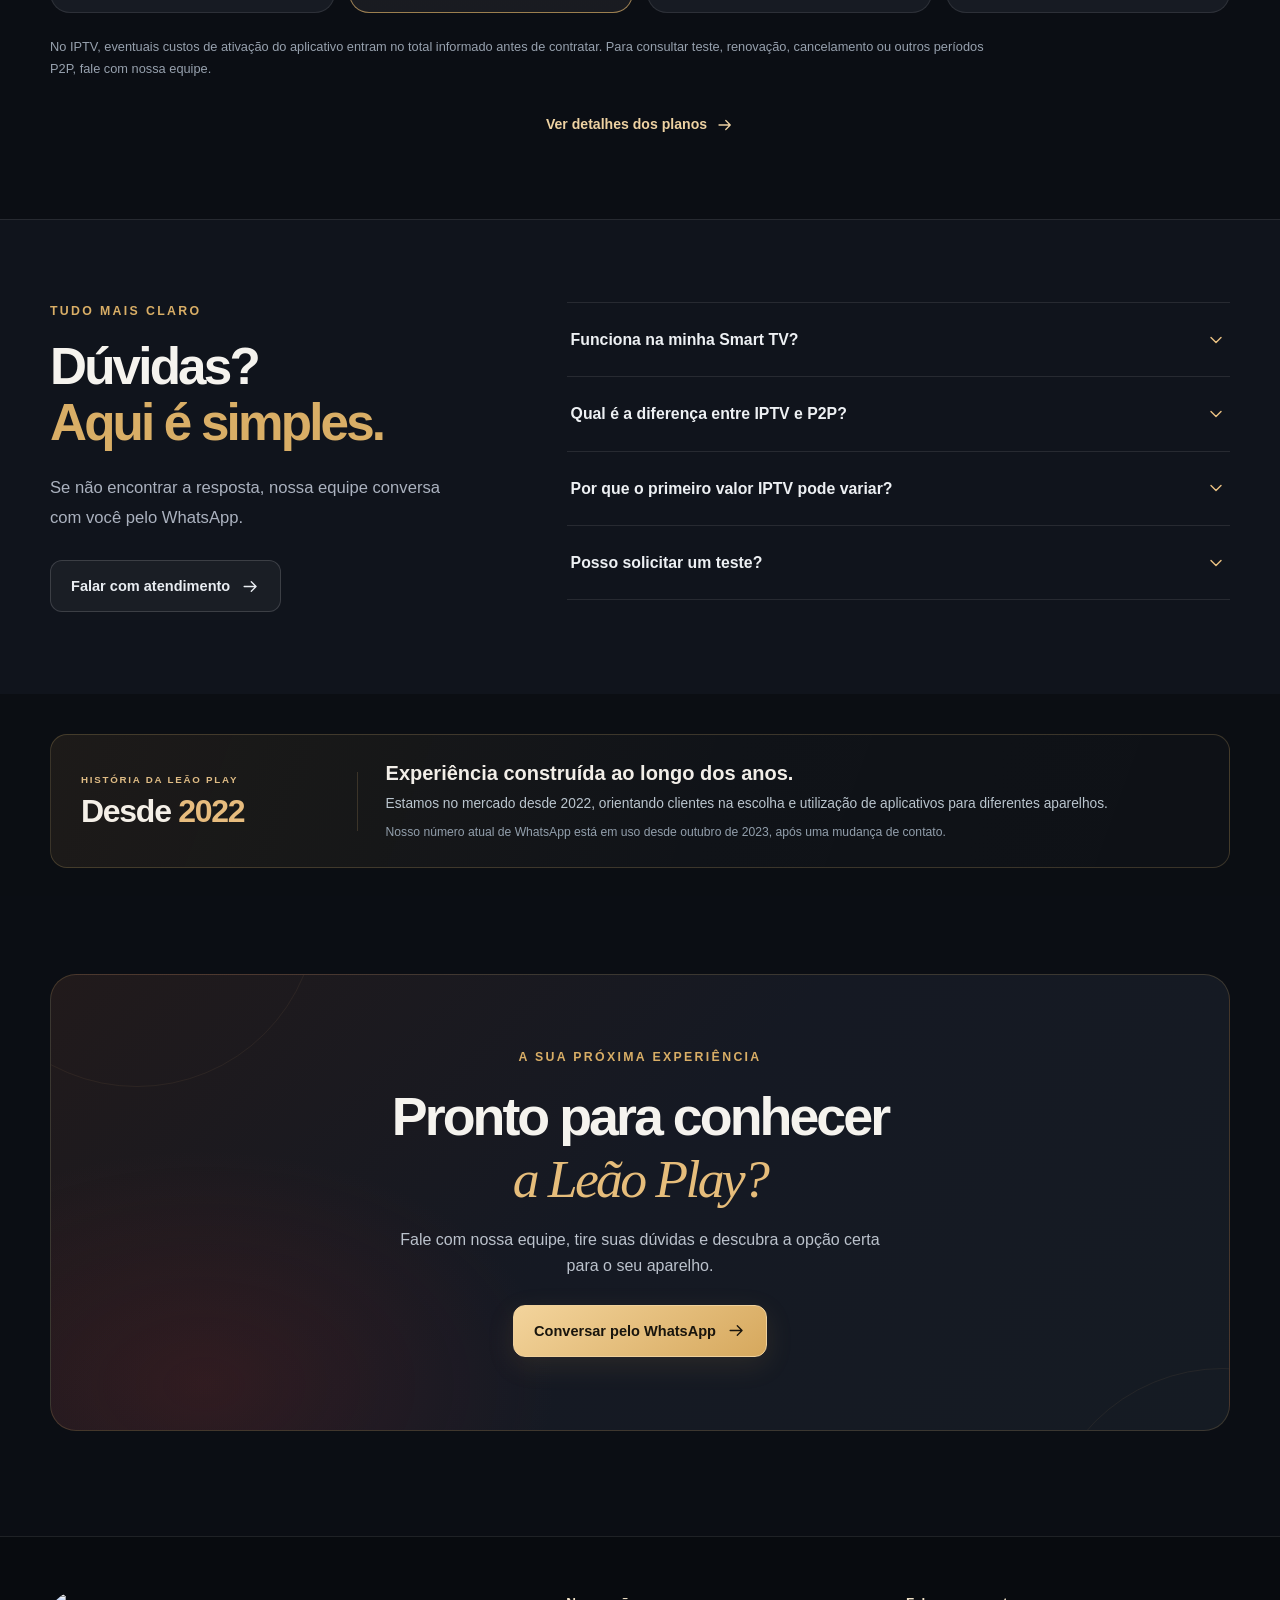
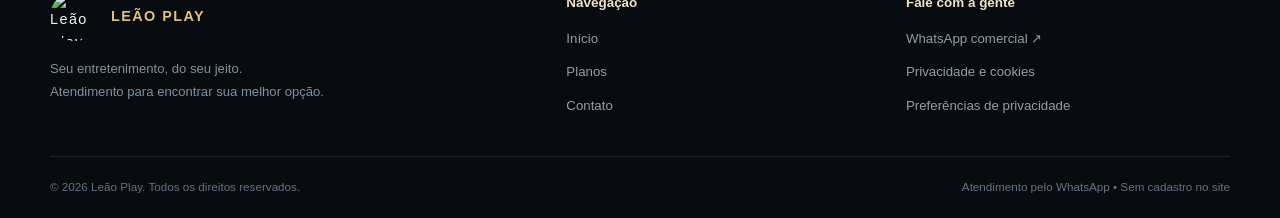
==== commit b7ff62fd: "Add files via upload" ====
--- a/index.html
+++ b/index.html
@@ -152,7 +152,7 @@
 <div class="hero-actions"><a class="btn btn-primary" href="https://wa.me/5591991618878" data-wa="teste" target="_blank" rel="noopener noreferrer" >Solicitar teste grátis <svg width="22" height="22" viewBox="0 0 24 24" fill="none" stroke="currentColor" stroke-width="1.7" stroke-linecap="round" stroke-linejoin="round" aria-hidden="true"><path d="M4 12h15m-6-6 6 6-6 6"/></svg></a><a class="btn btn-ghost" href="./planos.html">Conhecer planos <svg width="22" height="22" viewBox="0 0 24 24" fill="none" stroke="currentColor" stroke-width="1.7" stroke-linecap="round" stroke-linejoin="round" aria-hidden="true"><path d="M4 12h15m-6-6 6 6-6 6"/></svg></a></div><div class="hero-note"><svg width="22" height="22" viewBox="0 0 24 24" fill="none" stroke="currentColor" stroke-width="1.7" stroke-linecap="round" stroke-linejoin="round" aria-hidden="true"><path d="m4.5 12.5 5 5 10-11"/></svg> Atendimento direto pelo WhatsApp. Sem cadastro.</div><div class="leao-hero-flow" aria-label="Como funciona o atendimento"><span><b>01</b> Informe seu aparelho</span><span><b>02</b> Confira a compatibilidade</span><span><b>03</b> Consulte teste e valor final</span></div>
 </div><div class="hero-media"><div class="media-halo"></div><div class="hero-image-wrap"><img src="https://midia.leaoplay.com.br/5077958749556772186.jpg" class="hero-image" alt="Sala com televisão exibindo aplicativo da Leão Play" loading="eager" fetchpriority="high" decoding="async"><div class="image-error" hidden><span>LEÃO PLAY</span><small>Seu entretenimento começa aqui.</small></div></div><div class="hero-image-caption"><span class="pulse-dot"></span> ENCONTRE A OPÇÃO IDEAL PARA SUA TELA</div></div></div></section>
 <section class="brands-section section" aria-labelledby="brands-title"><div class="container"><p class="section-kicker center">VARIEDADE PARA SUA ROTINA</p><div class="marquee" aria-label="Logotipos de plataformas de streaming"><div class="marquee-track"><div class="marquee-set"><div class="logo-tile"><img src="https://midia.leaoplay.com.br/carrossel/507795874955677200.jpg" alt="Logotipo de plataforma de streaming 1" loading="eager" decoding="async" fetchpriority="low" width="160" height="85"></div><div class="logo-tile"><img src="https://midia.leaoplay.com.br/carrossel/5077958749556772201.jpg" alt="Logotipo de plataforma de streaming 2" loading="eager" decoding="async" fetchpriority="low" width="160" height="85"></div><div class="logo-tile"><img src="https://midia.leaoplay.com.br/carrossel/5077958749556772202.jpg" alt="Logotipo de plataforma de streaming 3" loading="eager" decoding="async" fetchpriority="low" width="160" height="85"></div><div class="logo-tile"><img src="https://midia.leaoplay.com.br/carrossel/5077958749556772203.jpg" alt="Logotipo de plataforma de streaming 4" loading="eager" decoding="async" fetchpriority="low" width="160" height="85"></div><div class="logo-tile"><img src="https://midia.leaoplay.com.br/carrossel/5077958749556772200.jpg" alt="Logotipo de plataforma de streaming 5" loading="eager" decoding="async" fetchpriority="low" width="160" height="85"></div><div class="logo-tile"><img src="https://midia.leaoplay.com.br/carrossel/5077958749556772204.jpg" alt="Logotipo de plataforma de streaming 6" loading="eager" decoding="async" fetchpriority="low" width="160" height="85"></div><div class="logo-tile"><img src="https://midia.leaoplay.com.br/carrossel/5077958749556772206.jpg" alt="Logotipo de plataforma de streaming 7" loading="eager" decoding="async" fetchpriority="low" width="160" height="85"></div><div class="logo-tile"><img src="https://midia.leaoplay.com.br/carrossel/5077958749556772207.jpg" alt="Logotipo de plataforma de streaming 8" loading="eager" decoding="async" fetchpriority="low" width="160" height="85"></div><div class="logo-tile"><img src="https://midia.leaoplay.com.br/carrossel/5077958749556772205.jpg" alt="Logotipo de plataforma de streaming 9" loading="eager" decoding="async" fetchpriority="low" width="160" height="85"></div></div><div class="marquee-set" aria-hidden="true"><div class="logo-tile"><img src="https://midia.leaoplay.com.br/carrossel/507795874955677200.jpg" alt="Logotipo de plataforma de streaming 1" loading="eager" decoding="async" fetchpriority="low" width="160" height="85"></div><div class="logo-tile"><img src="https://midia.leaoplay.com.br/carrossel/5077958749556772201.jpg" alt="Logotipo de plataforma de streaming 2" loading="eager" decoding="async" fetchpriority="low" width="160" height="85"></div><div class="logo-tile"><img src="https://midia.leaoplay.com.br/carrossel/5077958749556772202.jpg" alt="Logotipo de plataforma de streaming 3" loading="eager" decoding="async" fetchpriority="low" width="160" height="85"></div><div class="logo-tile"><img src="https://midia.leaoplay.com.br/carrossel/5077958749556772203.jpg" alt="Logotipo de plataforma de streaming 4" loading="eager" decoding="async" fetchpriority="low" width="160" height="85"></div><div class="logo-tile"><img src="https://midia.leaoplay.com.br/carrossel/5077958749556772200.jpg" alt="Logotipo de plataforma de streaming 5" loading="eager" decoding="async" fetchpriority="low" width="160" height="85"></div><div class="logo-tile"><img src="https://midia.leaoplay.com.br/carrossel/5077958749556772204.jpg" alt="Logotipo de plataforma de streaming 6" loading="eager" decoding="async" fetchpriority="low" width="160" height="85"></div><div class="logo-tile"><img src="https://midia.leaoplay.com.br/carrossel/5077958749556772206.jpg" alt="Logotipo de plataforma de streaming 7" loading="eager" decoding="async" fetchpriority="low" width="160" height="85"></div><div class="logo-tile"><img src="https://midia.leaoplay.com.br/carrossel/5077958749556772207.jpg" alt="Logotipo de plataforma de streaming 8" loading="eager" decoding="async" fetchpriority="low" width="160" height="85"></div><div class="logo-tile"><img src="https://midia.leaoplay.com.br/carrossel/5077958749556772205.jpg" alt="Logotipo de plataforma de streaming 9" loading="eager" decoding="async" fetchpriority="low" width="160" height="85"></div></div></div></div><h2 id="brands-title" class="brands-title">Conteúdos das principais<br><span>plataformas de streaming</span></h2><p class="brands-disclaimer">Marcas exibidas apenas como referências de conteúdo, sem indicação de parceria oficial. Catálogo sujeito ao aplicativo e à disponibilidade.</p></div></section>
-<section class="section devices-section" id="dispositivos"><div class="container section-split"><div><p class="section-kicker">COMPATIBILIDADE</p><h2 class="section-title">Seu aparelho.<br><span>Mais possibilidades.</span></h2><p class="section-text">Há opções de aplicativos para diferentes modelos de TV, sistemas e dispositivos. Nossa equipe ajuda a verificar o que funciona no seu.</p></div><div class="device-cloud device-logos-compact" role="list" aria-label="Marcas e sistemas de dispositivos"><div class="device-compat-card" role="listitem"><span class="device-thumb-frame"><img class="device-thumb" src="https://midia.leaoplay.com.br/dispositivos/Imagem%20do%20ChatGPT%2015%20de%20out.%20de%202026%2C%2015_18_19-1.png" alt="Logotipo Samsung" loading="lazy" decoding="async" width="48" height="48" onerror="this.hidden=true;this.nextElementSibling.hidden=false"><span class="device-thumb-fallback" hidden>S</span></span><span class="device-name">Samsung</span></div><div class="device-compat-card" role="listitem"><span class="device-thumb-frame roku-wordmark" aria-hidden="true">Roku</span><span class="device-name">Roku TV</span></div><div class="device-compat-card" role="listitem"><span class="device-thumb-frame"><img class="device-thumb" src="https://midia.leaoplay.com.br/dispositivos/Imagem%20do%20ChatGPT%2015%20de%20out.%20de%202026%2C%2015_18_23-3.png" alt="Logotipo LG" loading="lazy" decoding="async" width="48" height="48" onerror="this.hidden=true;this.nextElementSibling.hidden=false"><span class="device-thumb-fallback" hidden>LG</span></span><span class="device-name">LG</span></div><div class="device-compat-card" role="listitem"><span class="device-thumb-frame"><img class="device-thumb" src="https://midia.leaoplay.com.br/dispositivos/Imagem%20do%20ChatGPT%2015%20de%20out.%20de%202026%2C%2015_18_26-4.png" alt="Logotipo Android TV" loading="lazy" decoding="async" width="48" height="48" onerror="this.hidden=true;this.nextElementSibling.hidden=false"><span class="device-thumb-fallback" hidden>TV</span></span><span class="device-name">Android TV</span></div><div class="device-compat-card" role="listitem"><span class="device-thumb-frame"><img class="device-thumb" src="https://midia.leaoplay.com.br/dispositivos/Imagem%20do%20ChatGPT%2015%20de%20out.%20de%202026%2C%2015_18_28-5.png" alt="Logotipo Google TV" loading="lazy" decoding="async" width="48" height="48" onerror="this.hidden=true;this.nextElementSibling.hidden=false"><span class="device-thumb-fallback" hidden>G</span></span><span class="device-name">Google TV</span></div><div class="device-compat-card" role="listitem"><span class="device-thumb-frame"><img class="device-thumb" src="https://midia.leaoplay.com.br/dispositivos/Imagem%20do%20ChatGPT%2015%20de%20out.%20de%202026%2C%2015_18_29-6.png" alt="Logotipo VIDAA" loading="lazy" decoding="async" width="48" height="48" onerror="this.hidden=true;this.nextElementSibling.hidden=false"><span class="device-thumb-fallback" hidden>V</span></span><span class="device-name">VIDAA</span></div><div class="device-compat-card" role="listitem"><span class="device-thumb-frame"><img class="device-thumb" src="https://midia.leaoplay.com.br/dispositivos/Imagem%20do%20ChatGPT%2015%20de%20out.%20de%202026%2C%2015_18_32-7.png" alt="Logotipo iOS" loading="lazy" decoding="async" width="48" height="48" onerror="this.hidden=true;this.nextElementSibling.hidden=false"><span class="device-thumb-fallback" hidden>iOS</span></span><span class="device-name">iOS</span></div><div class="device-compat-card" role="listitem"><span class="device-thumb-frame"><img class="device-thumb" src="https://midia.leaoplay.com.br/dispositivos/Imagem%20do%20ChatGPT%2015%20de%20out.%20de%202026%2C%2015_18_33-8.png" alt="Logotipo Android" loading="lazy" decoding="async" width="48" height="48" onerror="this.hidden=true;this.nextElementSibling.hidden=false"><span class="device-thumb-fallback" hidden>A</span></span><span class="device-name">Android</span></div><div class="device-compat-card" role="listitem"><span class="device-thumb-frame"><img class="device-thumb" src="https://midia.leaoplay.com.br/dispositivos/Imagem%20do%20ChatGPT%2015%20de%20out.%20de%202026%2C%2015_18_35-9.png" alt="Logotipo Fire TV Stick" loading="lazy" decoding="async" width="48" height="48" onerror="this.hidden=true;this.nextElementSibling.hidden=false"><span class="device-thumb-fallback" hidden>Fire</span></span><span class="device-name">Fire TV Stick</span></div><div class="device-compat-card" role="listitem"><span class="device-thumb-frame"><img class="device-thumb" src="https://midia.leaoplay.com.br/dispositivos/Imagem%20do%20ChatGPT%2015%20de%20out.%20de%202026%2C%2015_18_36-10.png" alt="Logotipo Windows" loading="lazy" decoding="async" width="48" height="48" onerror="this.hidden=true;this.nextElementSibling.hidden=false"><span class="device-thumb-fallback" hidden>W</span></span><span class="device-name">Windows</span></div><div class="device-last compact-device-note" role="listitem">Outros aparelhos? Consulte nossa equipe.</div></div></div></section>
+<section class="section devices-section" id="dispositivos"><div class="container section-split"><div><p class="section-kicker">COMPATIBILIDADE</p><h2 class="section-title">Seu aparelho.<br><span>Mais possibilidades.</span></h2><p class="section-text">Há opções de aplicativos para diferentes modelos de TV, sistemas e dispositivos. Nossa equipe ajuda a verificar o que funciona no seu.</p></div><div class="device-cloud device-logos-compact" role="list" aria-label="Marcas e sistemas de dispositivos"><div class="device-compat-card" role="listitem"><span class="device-thumb-frame"><img class="device-thumb" src="https://midia.leaoplay.com.br/dispositivos%202/samsung.webp" alt="Logotipo Samsung" loading="lazy" decoding="async" width="48" height="48" onerror="this.hidden=true;this.nextElementSibling.hidden=false"><span class="device-thumb-fallback" hidden>S</span></span><span class="device-name">Samsung</span></div><div class="device-compat-card" role="listitem"><span class="device-thumb-frame"><img class="device-thumb" src="https://midia.leaoplay.com.br/dispositivos%202/roku-tv.webp" alt="Logotipo Roku TV" loading="lazy" decoding="async" width="48" height="48" onerror="this.hidden=true;this.nextElementSibling.hidden=false"><span class="device-thumb-fallback" hidden>Roku</span></span><span class="device-name">Roku TV</span></div><div class="device-compat-card" role="listitem"><span class="device-thumb-frame"><img class="device-thumb" src="https://midia.leaoplay.com.br/dispositivos%202/lg.webp" alt="Logotipo LG" loading="lazy" decoding="async" width="48" height="48" onerror="this.hidden=true;this.nextElementSibling.hidden=false"><span class="device-thumb-fallback" hidden>LG</span></span><span class="device-name">LG</span></div><div class="device-compat-card" role="listitem"><span class="device-thumb-frame"><img class="device-thumb" src="https://midia.leaoplay.com.br/dispositivos%202/android-tv.webp" alt="Logotipo Android TV" loading="lazy" decoding="async" width="48" height="48" onerror="this.hidden=true;this.nextElementSibling.hidden=false"><span class="device-thumb-fallback" hidden>TV</span></span><span class="device-name">Android TV</span></div><div class="device-compat-card" role="listitem"><span class="device-thumb-frame"><img class="device-thumb" src="https://midia.leaoplay.com.br/dispositivos%202/google-tv.webp" alt="Logotipo Google TV" loading="lazy" decoding="async" width="48" height="48" onerror="this.hidden=true;this.nextElementSibling.hidden=false"><span class="device-thumb-fallback" hidden>G</span></span><span class="device-name">Google TV</span></div><div class="device-compat-card" role="listitem"><span class="device-thumb-frame"><img class="device-thumb" src="https://midia.leaoplay.com.br/dispositivos%202/vidaa.webp" alt="Logotipo VIDAA" loading="lazy" decoding="async" width="48" height="48" onerror="this.hidden=true;this.nextElementSibling.hidden=false"><span class="device-thumb-fallback" hidden>V</span></span><span class="device-name">VIDAA</span></div><div class="device-compat-card" role="listitem"><span class="device-thumb-frame"><img class="device-thumb" src="https://midia.leaoplay.com.br/dispositivos%202/ios.webp" alt="Logotipo iOS" loading="lazy" decoding="async" width="48" height="48" onerror="this.hidden=true;this.nextElementSibling.hidden=false"><span class="device-thumb-fallback" hidden>iOS</span></span><span class="device-name">iOS</span></div><div class="device-compat-card" role="listitem"><span class="device-thumb-frame"><img class="device-thumb" src="https://midia.leaoplay.com.br/dispositivos%202/android.webp" alt="Logotipo Android" loading="lazy" decoding="async" width="48" height="48" onerror="this.hidden=true;this.nextElementSibling.hidden=false"><span class="device-thumb-fallback" hidden>A</span></span><span class="device-name">Android</span></div><div class="device-compat-card" role="listitem"><span class="device-thumb-frame"><img class="device-thumb" src="https://midia.leaoplay.com.br/dispositivos%202/fire-tv-stick.webp" alt="Logotipo Fire TV Stick" loading="lazy" decoding="async" width="48" height="48" onerror="this.hidden=true;this.nextElementSibling.hidden=false"><span class="device-thumb-fallback" hidden>Fire</span></span><span class="device-name">Fire TV Stick</span></div><div class="device-compat-card" role="listitem"><span class="device-thumb-frame"><img class="device-thumb" src="https://midia.leaoplay.com.br/dispositivos%202/windows.webp" alt="Logotipo Windows" loading="lazy" decoding="async" width="48" height="48" onerror="this.hidden=true;this.nextElementSibling.hidden=false"><span class="device-thumb-fallback" hidden>W</span></span><span class="device-name">Windows</span></div><div class="device-last compact-device-note" role="listitem">Outros aparelhos? Consulte nossa equipe.</div></div></div></section>
 <section class="section benefits-section"><div class="container"><div class="section-heading"><p class="section-kicker">POR QUE LEÃO PLAY</p><h2 class="section-title">Mais simples para você.<br><span>Do começo ao play.</span></h2></div><div class="benefit-grid"><article class="benefit-card"><span class="benefit-icon"><svg width="22" height="22" viewBox="0 0 24 24" fill="none" stroke="currentColor" stroke-width="1.7" stroke-linecap="round" stroke-linejoin="round" aria-hidden="true"><rect x="3" y="4" width="18" height="16" rx="2"/><path d="M7 4v16m10-16v16M3 9h4m-4 6h4m10-6h4m-4 6h4"/></svg></span><h3>Opções de entretenimento</h3><p>Canais, filmes e séries organizados conforme a opção disponível.</p></article><article class="benefit-card"><span class="benefit-icon"><svg width="22" height="22" viewBox="0 0 24 24" fill="none" stroke="currentColor" stroke-width="1.7" stroke-linecap="round" stroke-linejoin="round" aria-hidden="true"><rect x="3" y="4" width="18" height="14" rx="2"/><path d="M8 22h8m-4-4v4"/></svg></span><h3>Para diferentes telas</h3><p>Alternativas de aplicativos de acordo com a compatibilidade do aparelho.</p></article><article class="benefit-card"><span class="benefit-icon"><svg width="22" height="22" viewBox="0 0 24 24" fill="none" stroke="currentColor" stroke-width="1.7" stroke-linecap="round" stroke-linejoin="round" aria-hidden="true"><path d="M3 14v-3a9 9 0 0 1 18 0v3M3 14v5h4v-6H3Zm14-1v6h4v-5h-4Z"/></svg></span><h3>Atendimento próximo</h3><p>Orientação personalizada para escolher o serviço e começar.</p></article></div></div></section>
 <section class="section video-section" id="demonstracao"><div class="container video-grid"><div class="video-copy"><p class="section-kicker">VEJA POR DENTRO</p><h2 class="section-title">Da sua curiosidade<br><span>para sua tela.</span></h2><p class="section-text">Conheça a navegação por canais, filmes e séries em um dos aplicativos disponíveis na Leão Play.</p><div class="video-facts"><span><svg width="22" height="22" viewBox="0 0 24 24" fill="none" stroke="currentColor" stroke-width="1.7" stroke-linecap="round" stroke-linejoin="round" aria-hidden="true"><path d="M9 6.8 17 12l-8 5.2V6.8Z"/></svg> Demonstração real</span><span><svg width="22" height="22" viewBox="0 0 24 24" fill="none" stroke="currentColor" stroke-width="1.7" stroke-linecap="round" stroke-linejoin="round" aria-hidden="true"><circle cx="12" cy="12" r="9"/><path d="M12 7v5l4 2"/></svg> Cerca de 55 segundos</span></div></div><div class="video-panel"><div class="video-panel-bar"><span><i></i><i></i><i></i></span><strong>DEMONSTRAÇÃO LEÃO PLAY</strong><span class="live-tag">PLAY</span></div><div class="video-frame" id="video-frame" data-video="wuzB7MB8KTY"><div class="video-poster"><span class="video-poster-word">LEÃO <b>PLAY</b></span><span class="video-poster-sub">Conheça o aplicativo em ação</span><button class="video-launch" type="button" id="video-launch" aria-label="Reproduzir demonstração do aplicativo"><svg width="22" height="22" viewBox="0 0 24 24" fill="none" stroke="currentColor" stroke-width="1.7" stroke-linecap="round" stroke-linejoin="round" aria-hidden="true"><path d="M9 6.8 17 12l-8 5.2V6.8Z"/></svg></button></div></div><div class="video-bottom"><span>Exemplo de aplicativo disponível na Leão Play.</span><a href="https://www.youtube.com/watch?v=wuzB7MB8KTY" target="_blank" rel="noopener noreferrer">Ver no YouTube ↗</a></div><a class="btn btn-primary video-cta" href="https://wa.me/5591991618878" data-wa="video" target="_blank" rel="noopener noreferrer" >Quero experimentar <svg width="22" height="22" viewBox="0 0 24 24" fill="none" stroke="currentColor" stroke-width="1.7" stroke-linecap="round" stroke-linejoin="round" aria-hidden="true"><path d="M4 12h15m-6-6 6 6-6 6"/></svg></a></div></div></section>
 <!-- V10 INÍCIO: depoimentos reais, carrossel manual isolado -->
